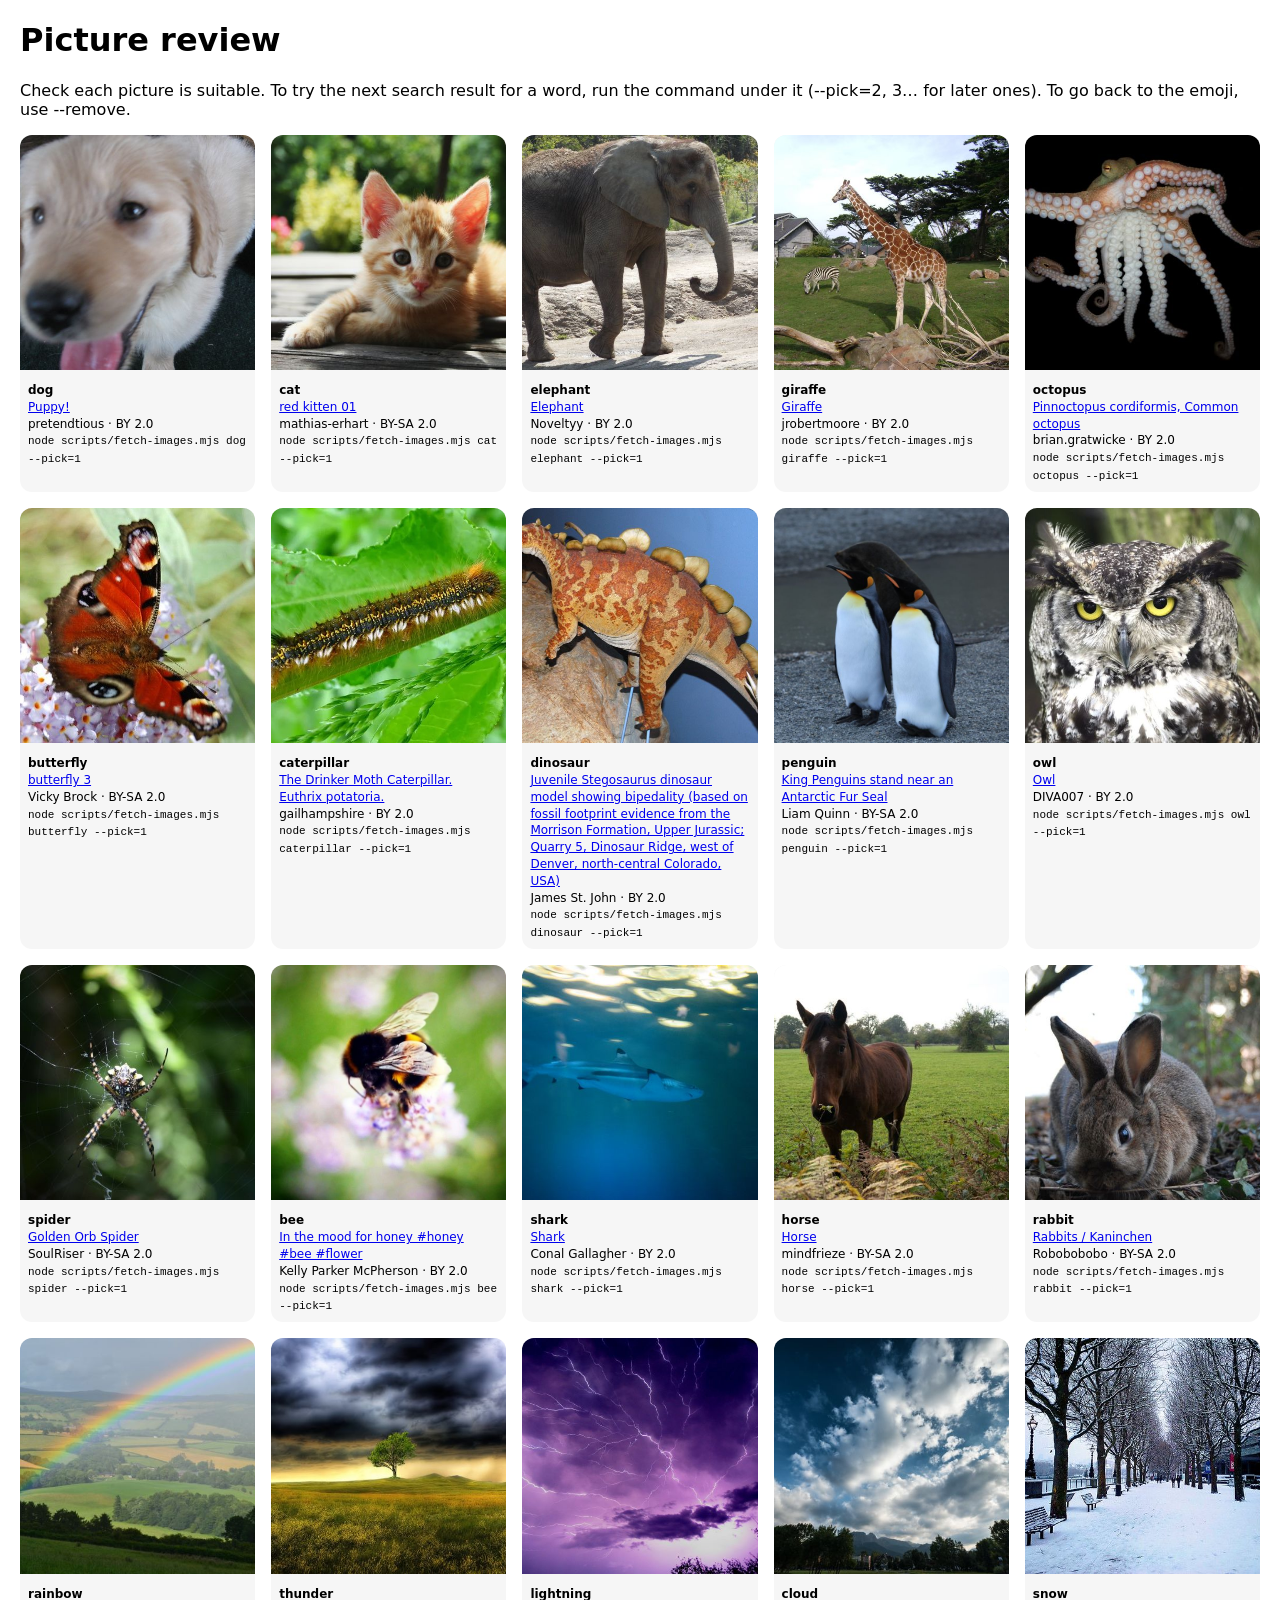
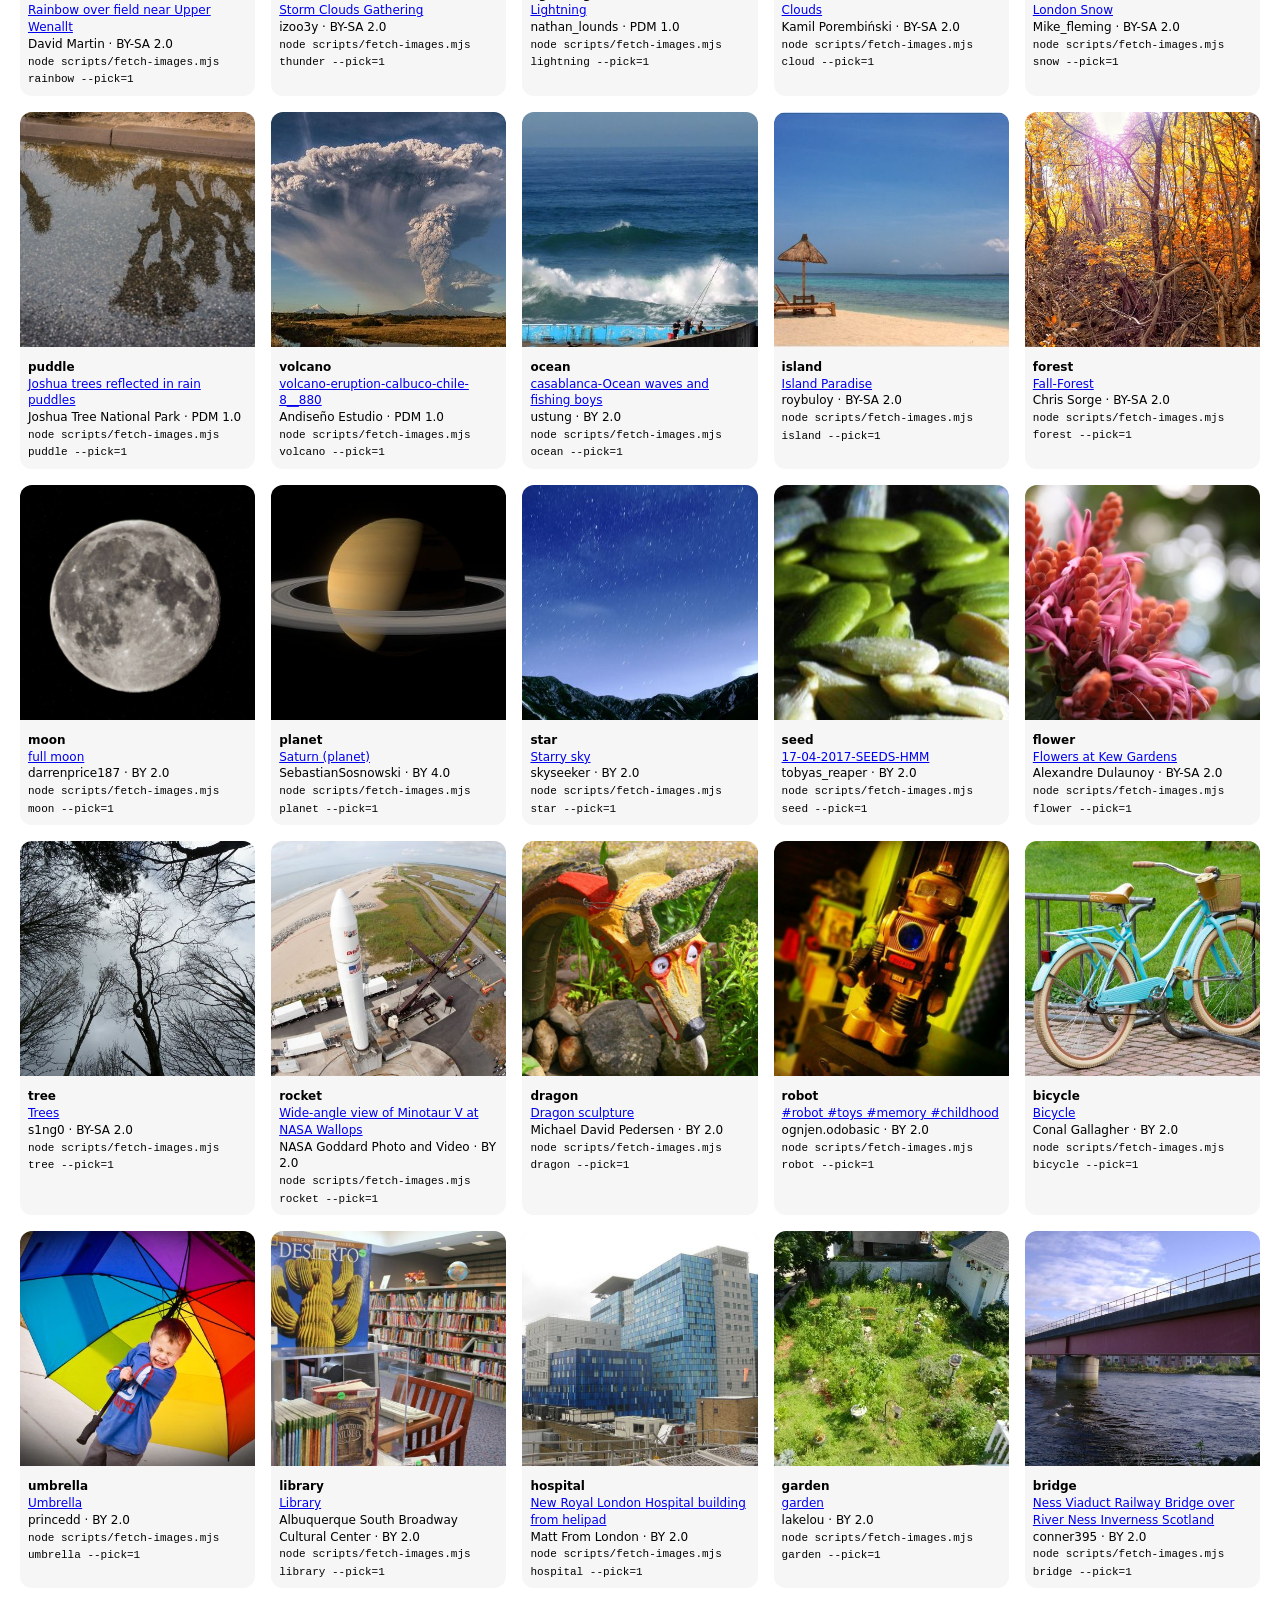
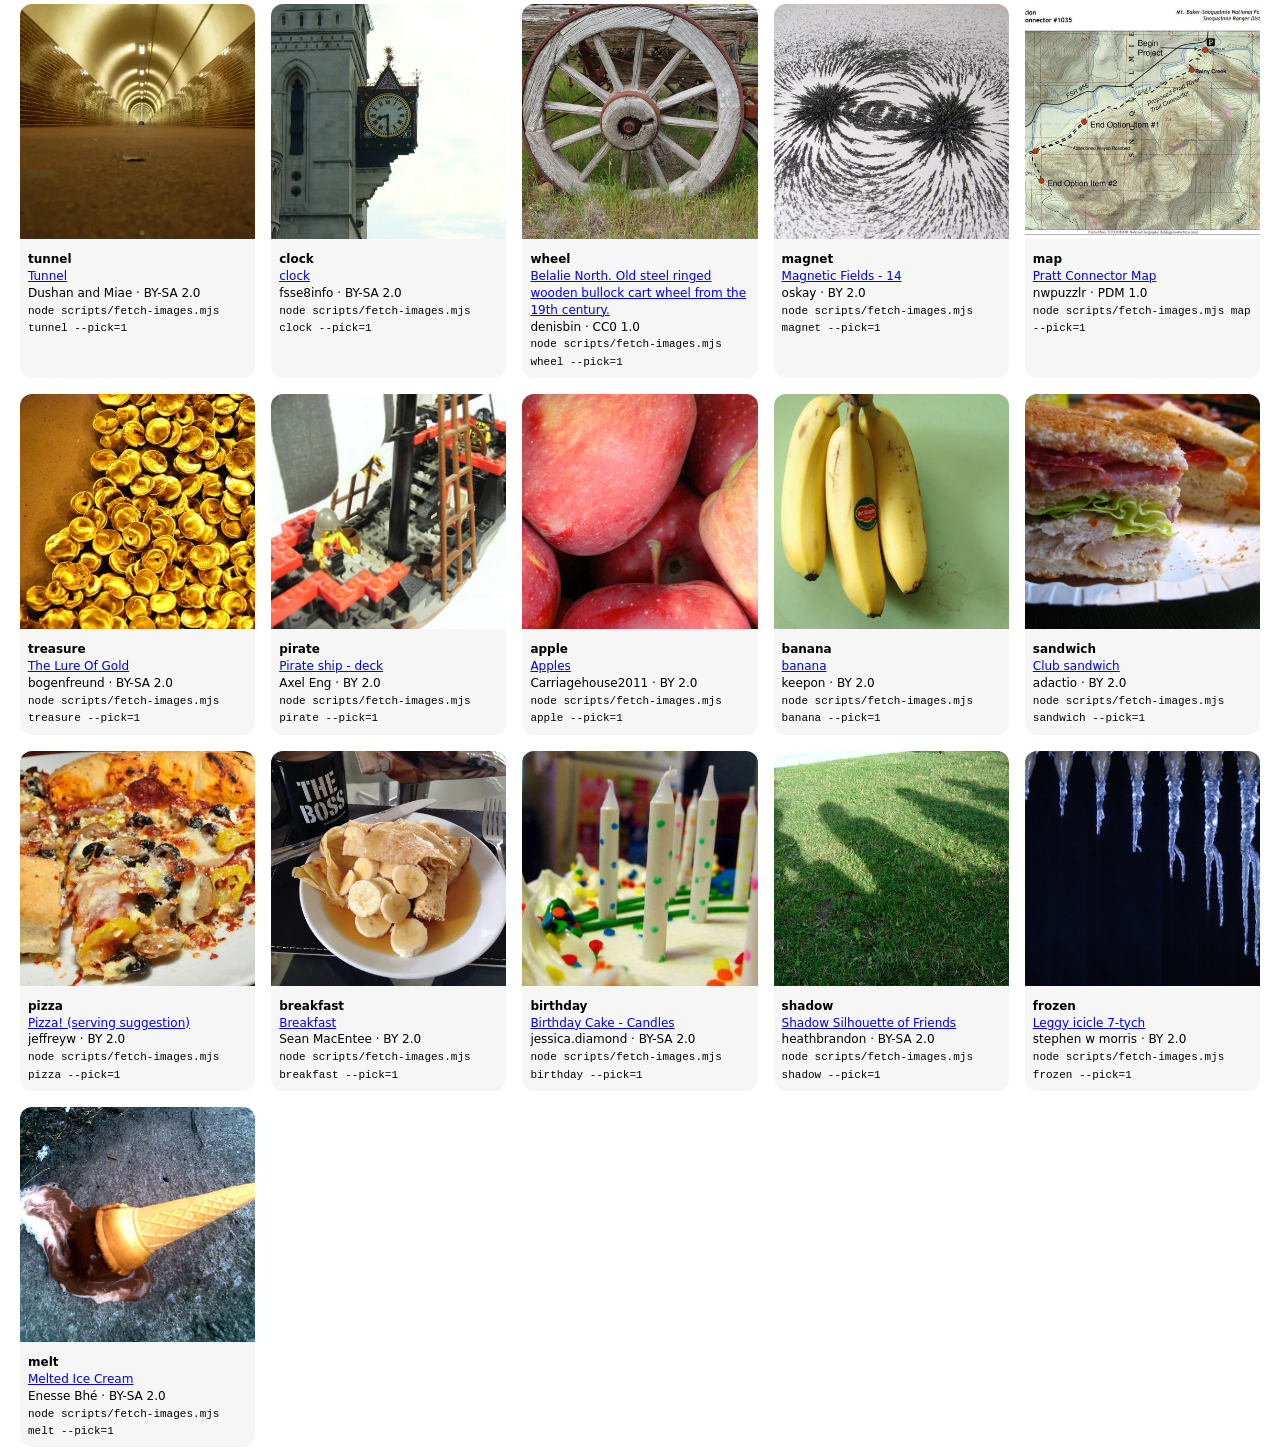
==== review.html @ f9577dc6 "first commit" ====
<!DOCTYPE html><meta charset="utf-8"><title>Picture review</title>
<style>body{font-family:system-ui;margin:20px}main{display:grid;grid-template-columns:repeat(auto-fill,minmax(200px,1fr));gap:16px}
figure{margin:0;background:#f6f6f6;border-radius:12px;overflow:hidden}img{width:100%;aspect-ratio:1;object-fit:cover}
figcaption{padding:8px;font-size:12px;line-height:1.4}code{font-size:11px;user-select:all}</style>
<h1>Picture review</h1><p>Check each picture is suitable. To try the next search result for a word, run the command under it
(--pick=2, 3… for later ones). To go back to the emoji, use --remove.</p><main><figure><img src="images/dog-b2e91549.jpg" alt="" loading="lazy"><figcaption><b>dog</b><br>
        <a href="https://www.flickr.com/photos/27273053@N05/4646133425" target="_blank">Puppy!</a><br>pretendtious · BY 2.0<br>
        <code>node scripts/fetch-images.mjs dog --pick=1</code></figcaption></figure>
<figure><img src="images/cat-05fd8e11.jpg" alt="" loading="lazy"><figcaption><b>cat</b><br>
        <a href="https://www.flickr.com/photos/17676866@N00/761601969" target="_blank">red kitten 01</a><br>mathias-erhart · BY-SA 2.0<br>
        <code>node scripts/fetch-images.mjs cat --pick=1</code></figcaption></figure>
<figure><img src="images/elephant-acd45d4f.jpg" alt="" loading="lazy"><figcaption><b>elephant</b><br>
        <a href="https://www.flickr.com/photos/90872331@N05/8316352776" target="_blank">Elephant</a><br>Noveltyy · BY 2.0<br>
        <code>node scripts/fetch-images.mjs elephant --pick=1</code></figcaption></figure>
<figure><img src="images/giraffe-440a8d45.jpg" alt="" loading="lazy"><figcaption><b>giraffe</b><br>
        <a href="https://www.flickr.com/photos/23862149@N05/2271387261" target="_blank">Giraffe</a><br>jrobertmoore · BY 2.0<br>
        <code>node scripts/fetch-images.mjs giraffe --pick=1</code></figcaption></figure>
<figure><img src="images/octopus-06dc290e.jpg" alt="" loading="lazy"><figcaption><b>octopus</b><br>
        <a href="https://www.flickr.com/photos/19731486@N07/4892304294" target="_blank">Pinnoctopus cordiformis, Common octopus</a><br>brian.gratwicke · BY 2.0<br>
        <code>node scripts/fetch-images.mjs octopus --pick=1</code></figcaption></figure>
<figure><img src="images/butterfly-6f0a45a5.jpg" alt="" loading="lazy"><figcaption><b>butterfly</b><br>
        <a href="https://www.flickr.com/photos/43881438@N00/1313486913" target="_blank">butterfly 3</a><br>Vicky Brock · BY-SA 2.0<br>
        <code>node scripts/fetch-images.mjs butterfly --pick=1</code></figcaption></figure>
<figure><img src="images/caterpillar-2793b8e4.jpg" alt="" loading="lazy"><figcaption><b>caterpillar</b><br>
        <a href="https://www.flickr.com/photos/43272765@N04/14159035230" target="_blank">The Drinker Moth Caterpillar. Euthrix potatoria.</a><br>gailhampshire · BY 2.0<br>
        <code>node scripts/fetch-images.mjs caterpillar --pick=1</code></figcaption></figure>
<figure><img src="images/dinosaur-8d8b165f.jpg" alt="" loading="lazy"><figcaption><b>dinosaur</b><br>
        <a href="https://www.flickr.com/photos/47445767@N05/15516845036" target="_blank">Juvenile Stegosaurus dinosaur model showing bipedality (based on fossil footprint evidence from the Morrison Formation, Upper Jurassic; Quarry 5, Dinosaur Ridge, west of Denver, north-central Colorado, USA)</a><br>James St. John · BY 2.0<br>
        <code>node scripts/fetch-images.mjs dinosaur --pick=1</code></figcaption></figure>
<figure><img src="images/penguin-66f4b92f.jpg" alt="" loading="lazy"><figcaption><b>penguin</b><br>
        <a href="https://www.flickr.com/photos/59222181@N03/5848608711" target="_blank">King Penguins stand near an Antarctic Fur Seal</a><br>Liam Quinn · BY-SA 2.0<br>
        <code>node scripts/fetch-images.mjs penguin --pick=1</code></figcaption></figure>
<figure><img src="images/owl-07320bef.jpg" alt="" loading="lazy"><figcaption><b>owl</b><br>
        <a href="https://www.flickr.com/photos/23975018@N04/3675503072" target="_blank">Owl</a><br>DIVA007 · BY 2.0<br>
        <code>node scripts/fetch-images.mjs owl --pick=1</code></figcaption></figure>
<figure><img src="images/spider-b98d20bb.jpg" alt="" loading="lazy"><figcaption><b>spider</b><br>
        <a href="https://www.flickr.com/photos/7661492@N06/31908305091" target="_blank">Golden Orb Spider</a><br>SoulRiser · BY-SA 2.0<br>
        <code>node scripts/fetch-images.mjs spider --pick=1</code></figcaption></figure>
<figure><img src="images/bee-2b5ef0e9.jpg" alt="" loading="lazy"><figcaption><b>bee</b><br>
        <a href="https://www.flickr.com/photos/62720583@N06/14429976795" target="_blank">In the mood for honey #honey #bee #flower</a><br>Kelly Parker McPherson · BY 2.0<br>
        <code>node scripts/fetch-images.mjs bee --pick=1</code></figcaption></figure>
<figure><img src="images/shark-f2e16c6f.jpg" alt="" loading="lazy"><figcaption><b>shark</b><br>
        <a href="https://www.flickr.com/photos/75083336@N00/13902977846" target="_blank">Shark</a><br>Conal Gallagher · BY 2.0<br>
        <code>node scripts/fetch-images.mjs shark --pick=1</code></figcaption></figure>
<figure><img src="images/horse-b2079c4f.jpg" alt="" loading="lazy"><figcaption><b>horse</b><br>
        <a href="https://www.flickr.com/photos/71861129@N00/8183763968" target="_blank">Horse</a><br>mindfrieze · BY-SA 2.0<br>
        <code>node scripts/fetch-images.mjs horse --pick=1</code></figcaption></figure>
<figure><img src="images/rabbit-f2622b23.jpg" alt="" loading="lazy"><figcaption><b>rabbit</b><br>
        <a href="https://www.flickr.com/photos/45493477@N05/4178076177" target="_blank">Rabbits / Kaninchen</a><br>Robobobobo · BY-SA 2.0<br>
        <code>node scripts/fetch-images.mjs rabbit --pick=1</code></figcaption></figure>
<figure><img src="images/rainbow-59b5a9a0.jpg" alt="" loading="lazy"><figcaption><b>rainbow</b><br>
        <a href="https://www.geograph.org.uk/photo/5474143" target="_blank">Rainbow over field near Upper Wenallt</a><br>David Martin · BY-SA 2.0<br>
        <code>node scripts/fetch-images.mjs rainbow --pick=1</code></figcaption></figure>
<figure><img src="images/thunder-9a226187.jpg" alt="" loading="lazy"><figcaption><b>thunder</b><br>
        <a href="https://www.flickr.com/photos/95707935@N07/8735885671" target="_blank">Storm Clouds Gathering</a><br>izoo3y · BY-SA 2.0<br>
        <code>node scripts/fetch-images.mjs thunder --pick=1</code></figcaption></figure>
<figure><img src="images/lightning-fe4cbfff.jpg" alt="" loading="lazy"><figcaption><b>lightning</b><br>
        <a href="https://www.flickr.com/photos/27095118@N00/6771097341" target="_blank">Lightning</a><br>nathan_lounds · PDM 1.0<br>
        <code>node scripts/fetch-images.mjs lightning --pick=1</code></figcaption></figure>
<figure><img src="images/cloud-c5f54730.jpg" alt="" loading="lazy"><figcaption><b>cloud</b><br>
        <a href="https://www.flickr.com/photos/22178197@N00/9686255739" target="_blank">Clouds</a><br>Kamil Porembiński · BY-SA 2.0<br>
        <code>node scripts/fetch-images.mjs cloud --pick=1</code></figcaption></figure>
<figure><img src="images/snow-4023f90f.jpg" alt="" loading="lazy"><figcaption><b>snow</b><br>
        <a href="https://www.flickr.com/photos/33174580@N00/5271560881" target="_blank">London Snow</a><br>Mike_fleming · BY-SA 2.0<br>
        <code>node scripts/fetch-images.mjs snow --pick=1</code></figcaption></figure>
<figure><img src="images/puddle-4a63f789.jpg" alt="" loading="lazy"><figcaption><b>puddle</b><br>
        <a href="https://www.flickr.com/photos/115357548@N08/33530455658" target="_blank">Joshua trees reflected in rain puddles</a><br>Joshua Tree National Park · PDM 1.0<br>
        <code>node scripts/fetch-images.mjs puddle --pick=1</code></figcaption></figure>
<figure><img src="images/volcano-c5a69215.jpg" alt="" loading="lazy"><figcaption><b>volcano</b><br>
        <a href="https://www.flickr.com/photos/99887996@N02/17230322536" target="_blank">volcano-eruption-calbuco-chile-8__880</a><br>Andiseño Estudio · PDM 1.0<br>
        <code>node scripts/fetch-images.mjs volcano --pick=1</code></figcaption></figure>
<figure><img src="images/ocean-95505c58.jpg" alt="" loading="lazy"><figcaption><b>ocean</b><br>
        <a href="https://www.flickr.com/photos/126397594@N03/16941494116" target="_blank">casablanca-Ocean waves and fishing boys</a><br>ustung · BY 2.0<br>
        <code>node scripts/fetch-images.mjs ocean --pick=1</code></figcaption></figure>
<figure><img src="images/island-72efc148.jpg" alt="" loading="lazy"><figcaption><b>island</b><br>
        <a href="https://www.flickr.com/photos/23837844@N05/3384968230" target="_blank">Island Paradise</a><br>roybuloy · BY-SA 2.0<br>
        <code>node scripts/fetch-images.mjs island --pick=1</code></figcaption></figure>
<figure><img src="images/forest-312bf8db.jpg" alt="" loading="lazy"><figcaption><b>forest</b><br>
        <a href="https://www.flickr.com/photos/66070376@N06/8425048235" target="_blank">Fall-Forest</a><br>Chris Sorge · BY-SA 2.0<br>
        <code>node scripts/fetch-images.mjs forest --pick=1</code></figcaption></figure>
<figure><img src="images/moon-788a2cfa.jpg" alt="" loading="lazy"><figcaption><b>moon</b><br>
        <a href="https://www.flickr.com/photos/100769237@N03/15896364887" target="_blank">full moon</a><br>darrenprice187 · BY 2.0<br>
        <code>node scripts/fetch-images.mjs moon --pick=1</code></figcaption></figure>
<figure><img src="images/planet-080b3bf4.jpg" alt="" loading="lazy"><figcaption><b>planet</b><br>
        <a href="https://sketchfab.com/3d-models/9ab1eb3bb97f4e4a9305c0aae2d280a6" target="_blank">Saturn (planet)</a><br>SebastianSosnowski · BY 4.0<br>
        <code>node scripts/fetch-images.mjs planet --pick=1</code></figcaption></figure>
<figure><img src="images/star-5637aa2c.jpg" alt="" loading="lazy"><figcaption><b>star</b><br>
        <a href="https://www.flickr.com/photos/40422902@N00/23334535734" target="_blank">Starry sky</a><br>skyseeker · BY 2.0<br>
        <code>node scripts/fetch-images.mjs star --pick=1</code></figcaption></figure>
<figure><img src="images/seed-2a3336fd.jpg" alt="" loading="lazy"><figcaption><b>seed</b><br>
        <a href="https://www.flickr.com/photos/152030708@N08/33705253760" target="_blank">17-04-2017-SEEDS-HMM</a><br>tobyas_reaper · BY 2.0<br>
        <code>node scripts/fetch-images.mjs seed --pick=1</code></figcaption></figure>
<figure><img src="images/flower-f93a919c.jpg" alt="" loading="lazy"><figcaption><b>flower</b><br>
        <a href="https://www.flickr.com/photos/31797858@N00/8648707725" target="_blank">Flowers at Kew Gardens</a><br>Alexandre Dulaunoy · BY-SA 2.0<br>
        <code>node scripts/fetch-images.mjs flower --pick=1</code></figcaption></figure>
<figure><img src="images/tree-e9f40af6.jpg" alt="" loading="lazy"><figcaption><b>tree</b><br>
        <a href="https://www.flickr.com/photos/57471276@N05/5445857570" target="_blank">Trees</a><br>s1ng0 · BY-SA 2.0<br>
        <code>node scripts/fetch-images.mjs tree --pick=1</code></figcaption></figure>
<figure><img src="images/rocket-7fafdc6c.jpg" alt="" loading="lazy"><figcaption><b>rocket</b><br>
        <a href="https://www.flickr.com/photos/24662369@N07/9671259603" target="_blank">Wide-angle view of Minotaur V at NASA Wallops</a><br>NASA Goddard Photo and Video · BY 2.0<br>
        <code>node scripts/fetch-images.mjs rocket --pick=1</code></figcaption></figure>
<figure><img src="images/dragon-7d59e868.jpg" alt="" loading="lazy"><figcaption><b>dragon</b><br>
        <a href="https://www.flickr.com/photos/46289172@N04/4385503784" target="_blank">Dragon sculpture</a><br>Michael David Pedersen · BY 2.0<br>
        <code>node scripts/fetch-images.mjs dragon --pick=1</code></figcaption></figure>
<figure><img src="images/robot-b5a49293.jpg" alt="" loading="lazy"><figcaption><b>robot</b><br>
        <a href="https://www.flickr.com/photos/30393289@N05/8795876216" target="_blank">#robot #toys #memory #childhood</a><br>ognjen.odobasic · BY 2.0<br>
        <code>node scripts/fetch-images.mjs robot --pick=1</code></figcaption></figure>
<figure><img src="images/bicycle-19cd6726.jpg" alt="" loading="lazy"><figcaption><b>bicycle</b><br>
        <a href="https://www.flickr.com/photos/75083336@N00/14909247947" target="_blank">Bicycle</a><br>Conal Gallagher · BY 2.0<br>
        <code>node scripts/fetch-images.mjs bicycle --pick=1</code></figcaption></figure>
<figure><img src="images/umbrella-3a28d947.jpg" alt="" loading="lazy"><figcaption><b>umbrella</b><br>
        <a href="https://www.flickr.com/photos/34226407@N04/6450761035" target="_blank">Umbrella</a><br>princedd · BY 2.0<br>
        <code>node scripts/fetch-images.mjs umbrella --pick=1</code></figcaption></figure>
<figure><img src="images/library-1528022d.jpg" alt="" loading="lazy"><figcaption><b>library</b><br>
        <a href="https://www.flickr.com/photos/60906947@N02/5577066915" target="_blank">Library</a><br>Albuquerque South Broadway Cultural Center · BY 2.0<br>
        <code>node scripts/fetch-images.mjs library --pick=1</code></figcaption></figure>
<figure><img src="images/hospital-9a2c24a9.jpg" alt="" loading="lazy"><figcaption><b>hospital</b><br>
        <a href="https://www.flickr.com/photos/57868312@N00/3572775139" target="_blank">New Royal London Hospital building from helipad</a><br>Matt From London · BY 2.0<br>
        <code>node scripts/fetch-images.mjs hospital --pick=1</code></figcaption></figure>
<figure><img src="images/garden-93006406.jpg" alt="" loading="lazy"><figcaption><b>garden</b><br>
        <a href="https://www.flickr.com/photos/56719340@N00/6059529891" target="_blank">garden</a><br>lakelou · BY 2.0<br>
        <code>node scripts/fetch-images.mjs garden --pick=1</code></figcaption></figure>
<figure><img src="images/bridge-8f09a745.jpg" alt="" loading="lazy"><figcaption><b>bridge</b><br>
        <a href="https://www.flickr.com/photos/91779914@N00/6238602521" target="_blank">Ness Viaduct Railway Bridge over River Ness Inverness Scotland</a><br>conner395 · BY 2.0<br>
        <code>node scripts/fetch-images.mjs bridge --pick=1</code></figcaption></figure>
<figure><img src="images/tunnel-f2499c96.jpg" alt="" loading="lazy"><figcaption><b>tunnel</b><br>
        <a href="https://www.flickr.com/photos/97304820@N00/5174842932" target="_blank">Tunnel</a><br>Dushan and Miae · BY-SA 2.0<br>
        <code>node scripts/fetch-images.mjs tunnel --pick=1</code></figcaption></figure>
<figure><img src="images/clock-d7e5cca2.jpg" alt="" loading="lazy"><figcaption><b>clock</b><br>
        <a href="https://www.flickr.com/photos/37031529@N00/3658873911" target="_blank">clock</a><br>fsse8info · BY-SA 2.0<br>
        <code>node scripts/fetch-images.mjs clock --pick=1</code></figcaption></figure>
<figure><img src="images/wheel-0f7142da.jpg" alt="" loading="lazy"><figcaption><b>wheel</b><br>
        <a href="https://www.flickr.com/photos/82134796@N03/44257616134" target="_blank">Belalie North. Old steel ringed wooden bullock cart wheel from the 19th century.</a><br>denisbin · CC0 1.0<br>
        <code>node scripts/fetch-images.mjs wheel --pick=1</code></figcaption></figure>
<figure><img src="images/magnet-379ca310.jpg" alt="" loading="lazy"><figcaption><b>magnet</b><br>
        <a href="https://www.flickr.com/photos/17425845@N00/4581193346" target="_blank">Magnetic Fields - 14</a><br>oskay · BY 2.0<br>
        <code>node scripts/fetch-images.mjs magnet --pick=1</code></figcaption></figure>
<figure><img src="images/map-95457ce3.jpg" alt="" loading="lazy"><figcaption><b>map</b><br>
        <a href="https://www.flickr.com/photos/68712269@N00/8025921235" target="_blank">Pratt Connector Map</a><br>nwpuzzlr · PDM 1.0<br>
        <code>node scripts/fetch-images.mjs map --pick=1</code></figcaption></figure>
<figure><img src="images/treasure-6333e46b.jpg" alt="" loading="lazy"><figcaption><b>treasure</b><br>
        <a href="https://www.flickr.com/photos/28548387@N00/411453602" target="_blank">The Lure Of Gold</a><br>bogenfreund · BY-SA 2.0<br>
        <code>node scripts/fetch-images.mjs treasure --pick=1</code></figcaption></figure>
<figure><img src="images/pirate-94b81614.jpg" alt="" loading="lazy"><figcaption><b>pirate</b><br>
        <a href="https://www.flickr.com/photos/51951666@N02/15294204714" target="_blank">Pirate ship - deck</a><br>Axel Eng · BY 2.0<br>
        <code>node scripts/fetch-images.mjs pirate --pick=1</code></figcaption></figure>
<figure><img src="images/apple-58f9d262.jpg" alt="" loading="lazy"><figcaption><b>apple</b><br>
        <a href="https://www.flickr.com/photos/87866532@N04/8074168006" target="_blank">Apples</a><br>Carriagehouse2011 · BY 2.0<br>
        <code>node scripts/fetch-images.mjs apple --pick=1</code></figcaption></figure>
<figure><img src="images/banana-859b86a7.jpg" alt="" loading="lazy"><figcaption><b>banana</b><br>
        <a href="https://www.flickr.com/photos/44124364575@N01/15288615" target="_blank">banana</a><br>keepon · BY 2.0<br>
        <code>node scripts/fetch-images.mjs banana --pick=1</code></figcaption></figure>
<figure><img src="images/sandwich-279caa8e.jpg" alt="" loading="lazy"><figcaption><b>sandwich</b><br>
        <a href="https://www.flickr.com/photos/74105777@N00/78755315" target="_blank">Club sandwich</a><br>adactio · BY 2.0<br>
        <code>node scripts/fetch-images.mjs sandwich --pick=1</code></figcaption></figure>
<figure><img src="images/pizza-b5188d29.jpg" alt="" loading="lazy"><figcaption><b>pizza</b><br>
        <a href="https://www.flickr.com/photos/7927684@N03/4342076816" target="_blank">Pizza! (serving suggestion)</a><br>jeffreyw · BY 2.0<br>
        <code>node scripts/fetch-images.mjs pizza --pick=1</code></figcaption></figure>
<figure><img src="images/breakfast-b7a8c558.jpg" alt="" loading="lazy"><figcaption><b>breakfast</b><br>
        <a href="https://www.flickr.com/photos/18090920@N07/20041005874" target="_blank">Breakfast</a><br>Sean MacEntee · BY 2.0<br>
        <code>node scripts/fetch-images.mjs breakfast --pick=1</code></figcaption></figure>
<figure><img src="images/birthday-fe6ce517.jpg" alt="" loading="lazy"><figcaption><b>birthday</b><br>
        <a href="https://www.flickr.com/photos/22272408@N07/2655639659" target="_blank">Birthday Cake - Candles</a><br>jessica.diamond · BY-SA 2.0<br>
        <code>node scripts/fetch-images.mjs birthday --pick=1</code></figcaption></figure>
<figure><img src="images/shadow-b8501fea.jpg" alt="" loading="lazy"><figcaption><b>shadow</b><br>
        <a href="https://www.flickr.com/photos/19356123@N04/2676310300" target="_blank">Shadow Silhouette of Friends</a><br>heathbrandon · BY-SA 2.0<br>
        <code>node scripts/fetch-images.mjs shadow --pick=1</code></figcaption></figure>
<figure><img src="images/frozen-9eb9d5fd.jpg" alt="" loading="lazy"><figcaption><b>frozen</b><br>
        <a href="https://www.flickr.com/photos/38779915@N06/15862964333" target="_blank">Leggy icicle 7-tych</a><br>stephen w morris · BY 2.0<br>
        <code>node scripts/fetch-images.mjs frozen --pick=1</code></figcaption></figure>
<figure><img src="images/melt-57131e3c.jpg" alt="" loading="lazy"><figcaption><b>melt</b><br>
        <a href="https://www.flickr.com/photos/37288080@N07/3466338629" target="_blank">Melted Ice Cream</a><br>Enesse Bhé · BY-SA 2.0<br>
        <code>node scripts/fetch-images.mjs melt --pick=1</code></figcaption></figure></main>
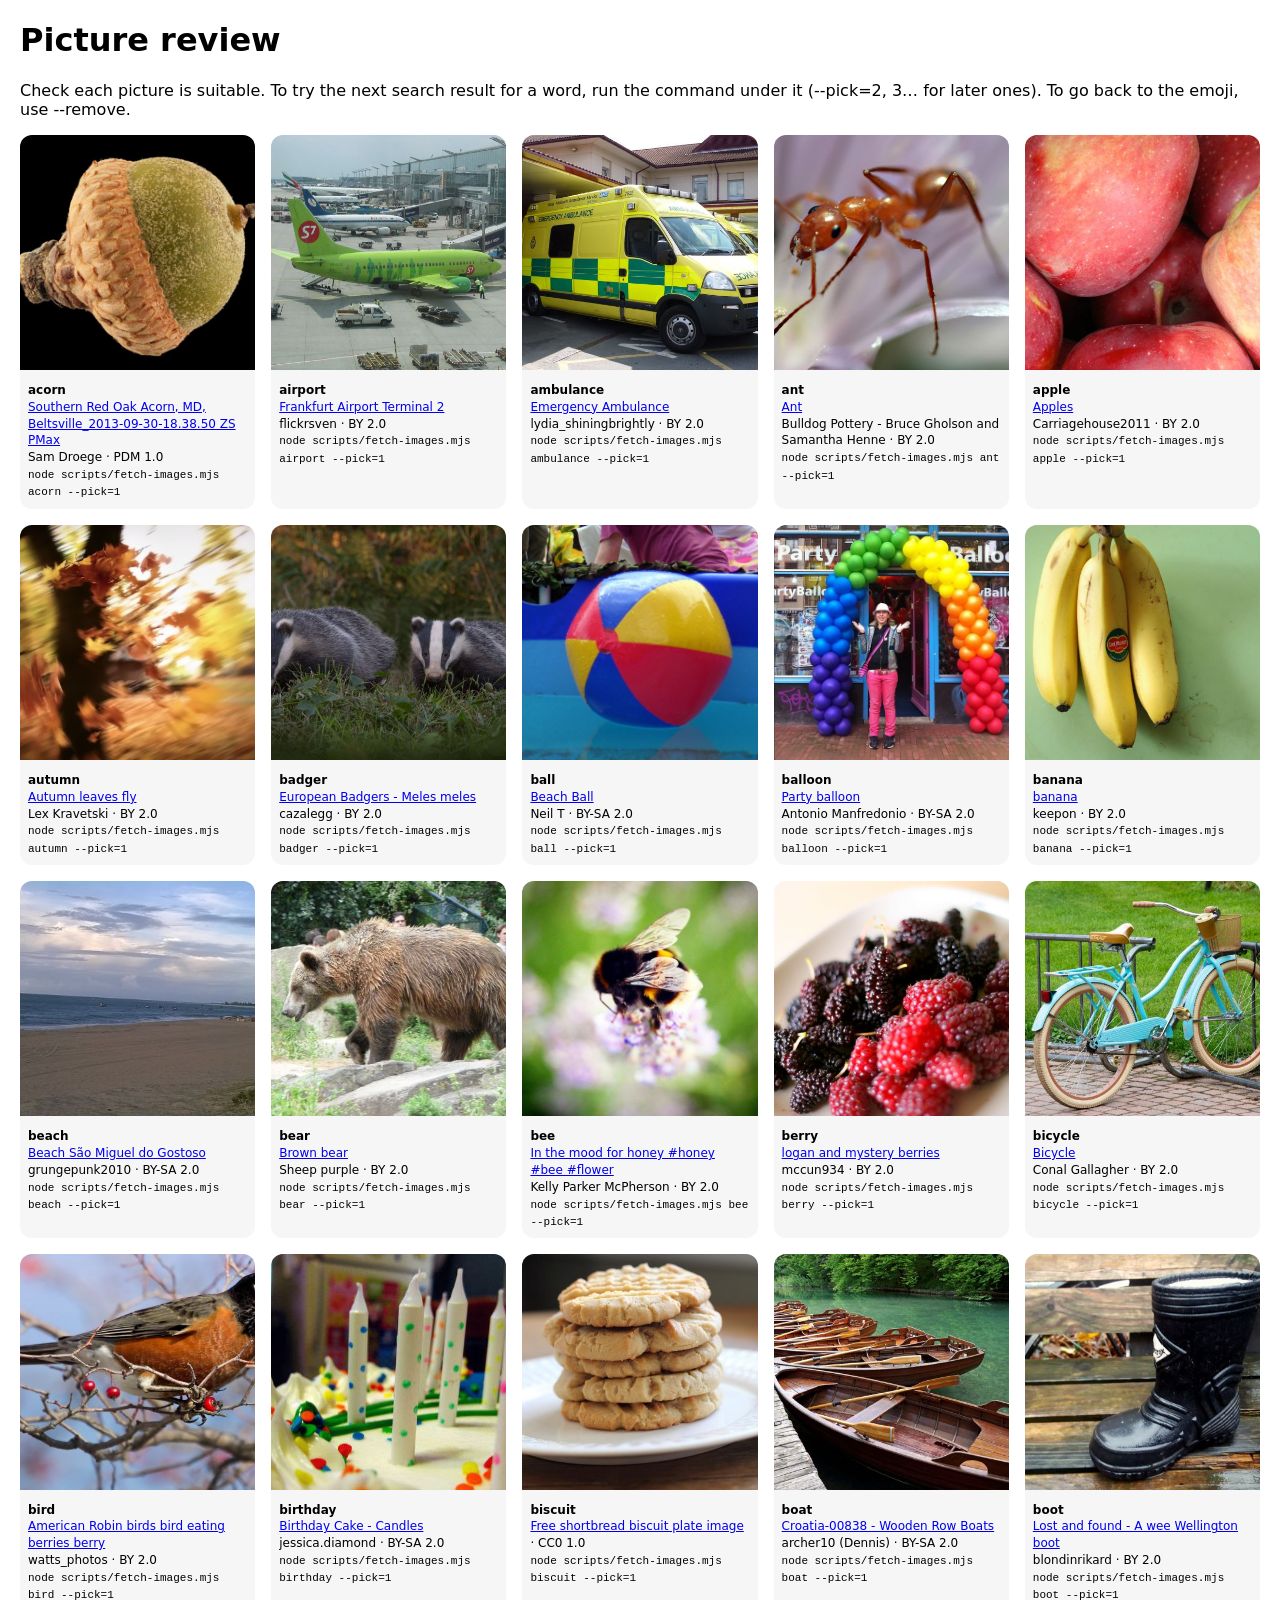
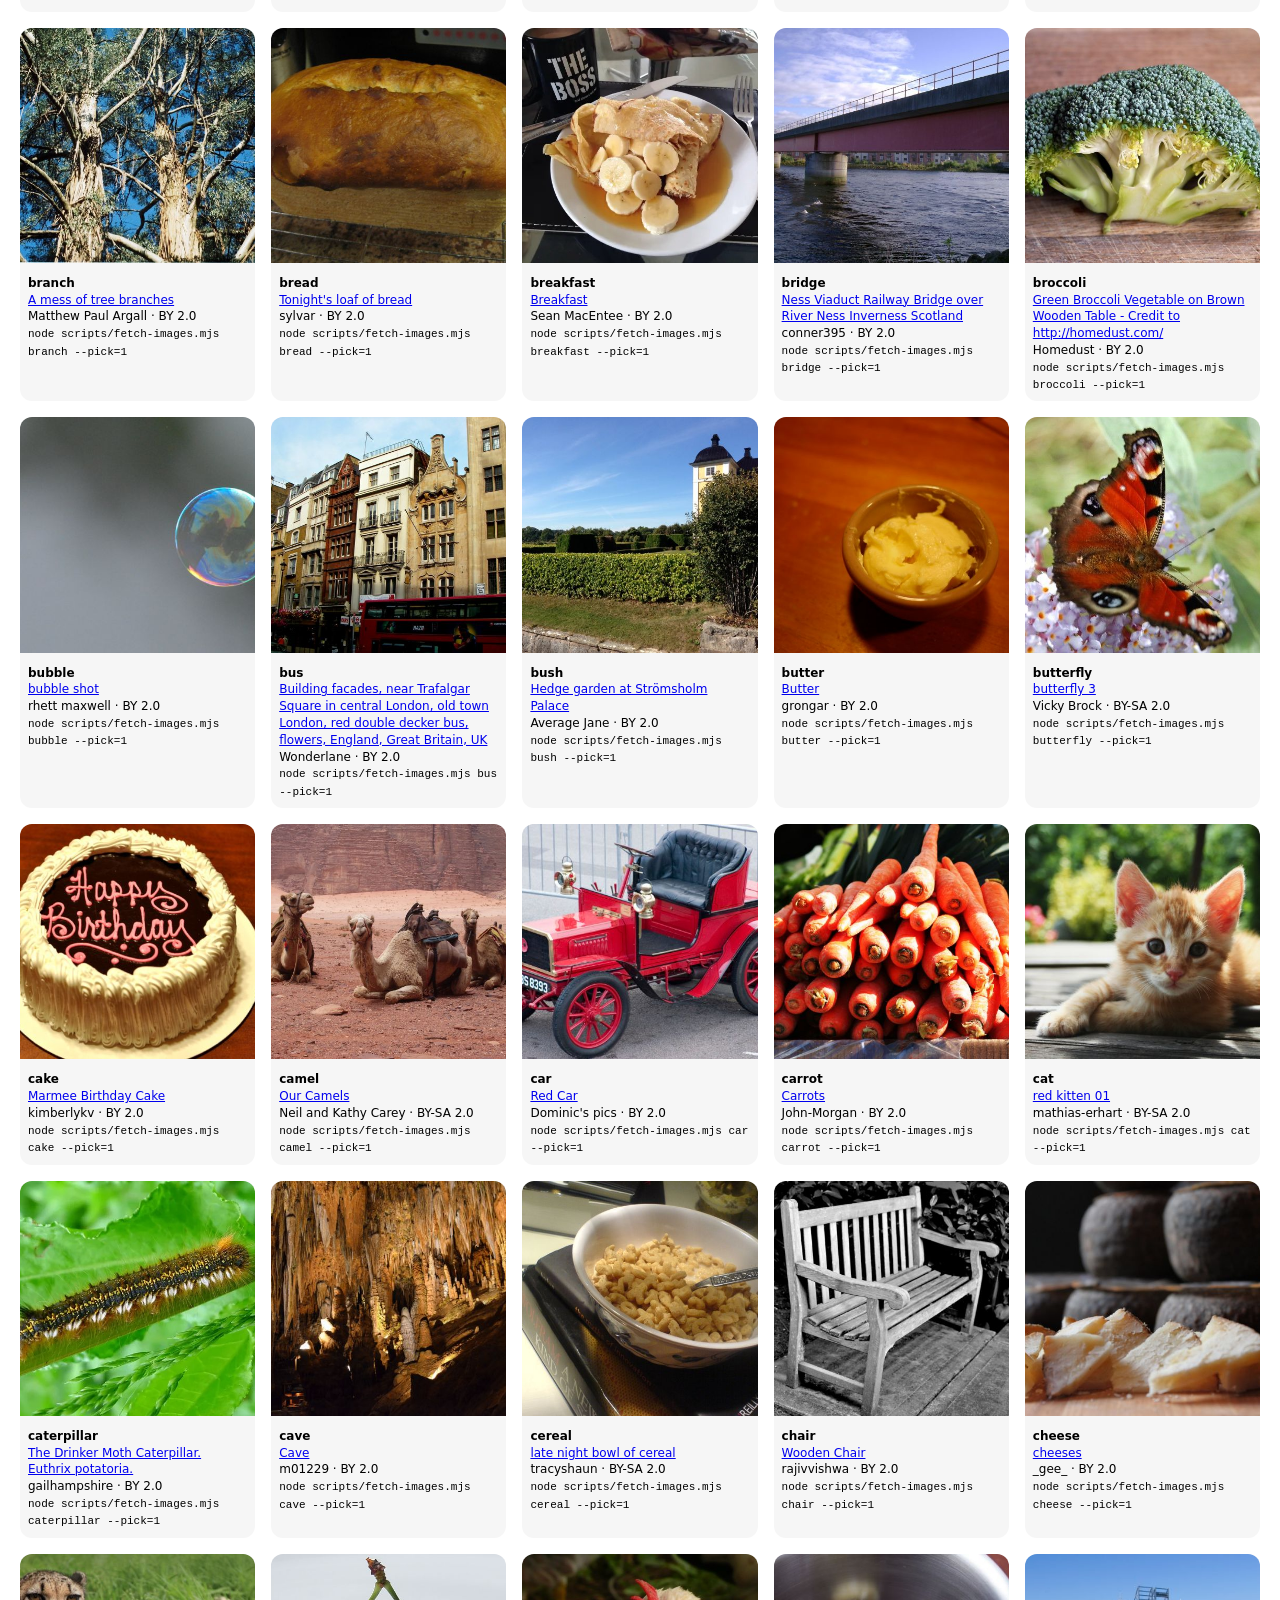
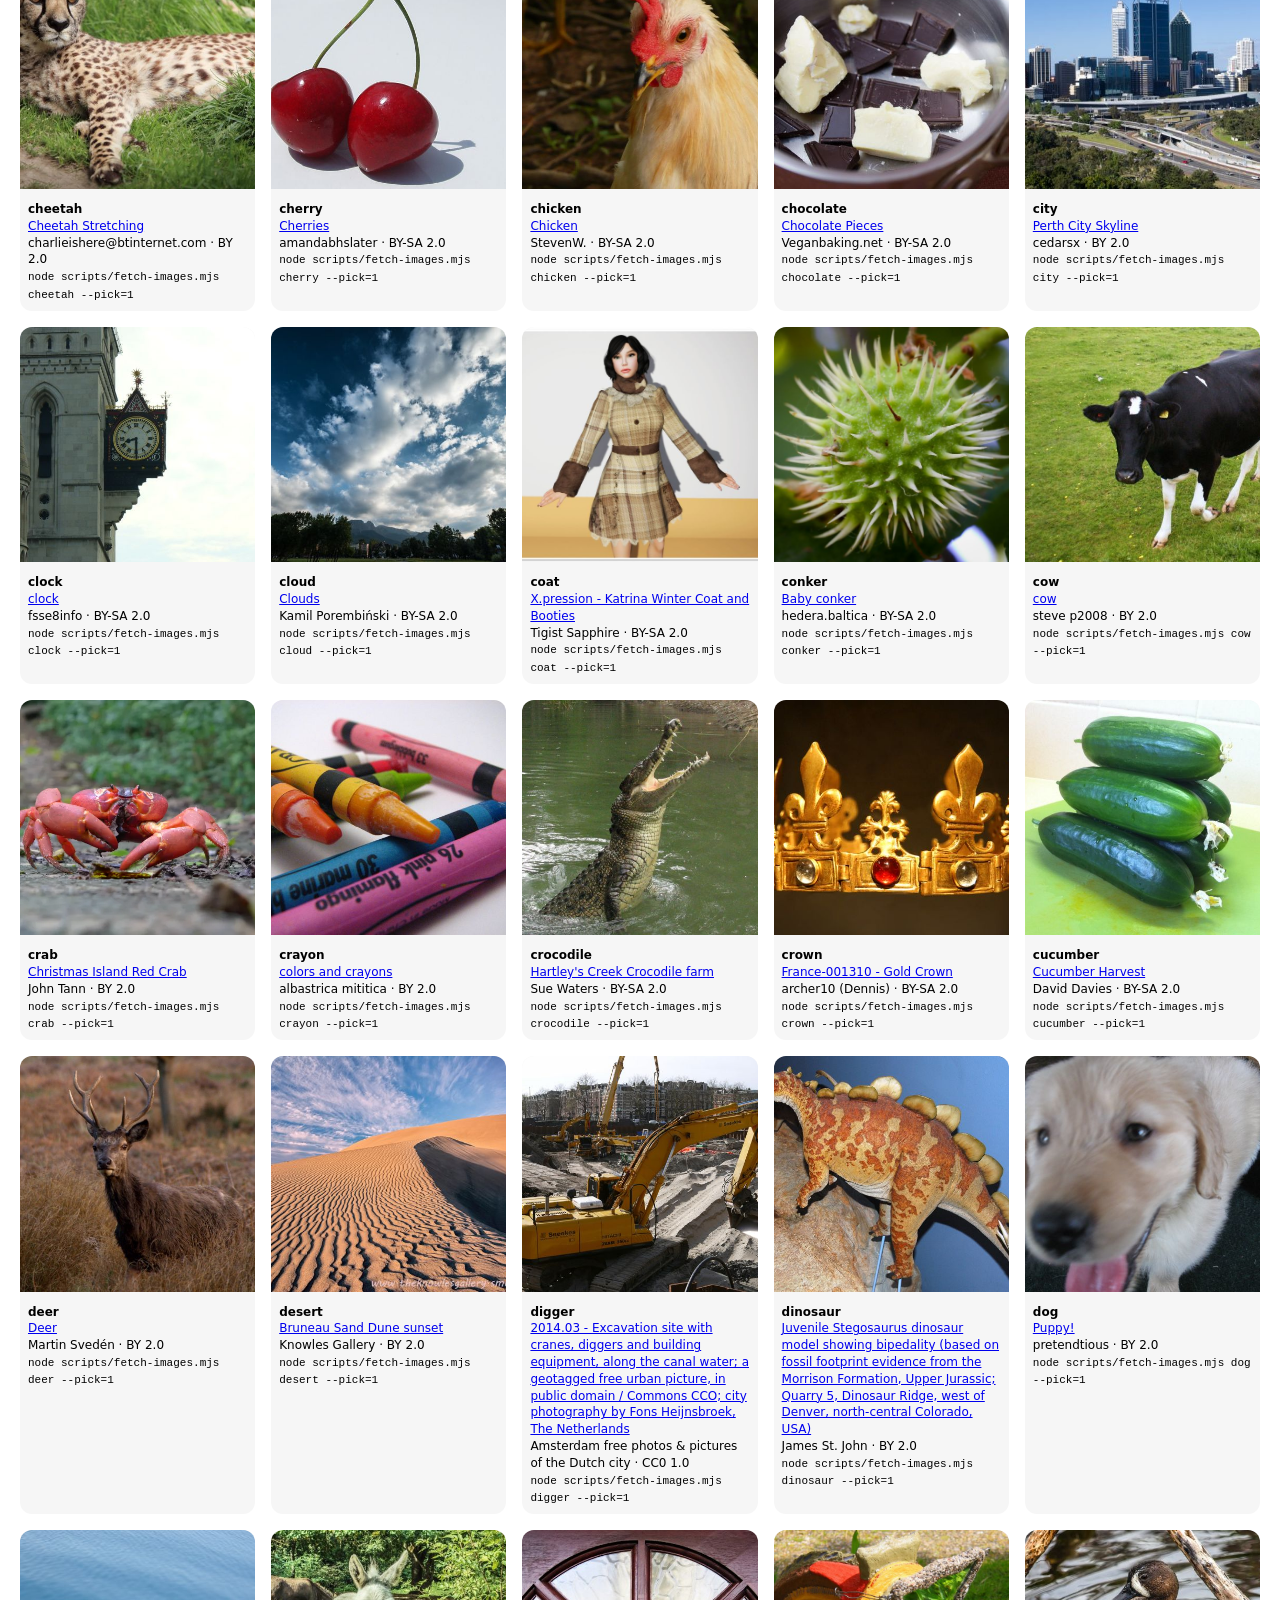
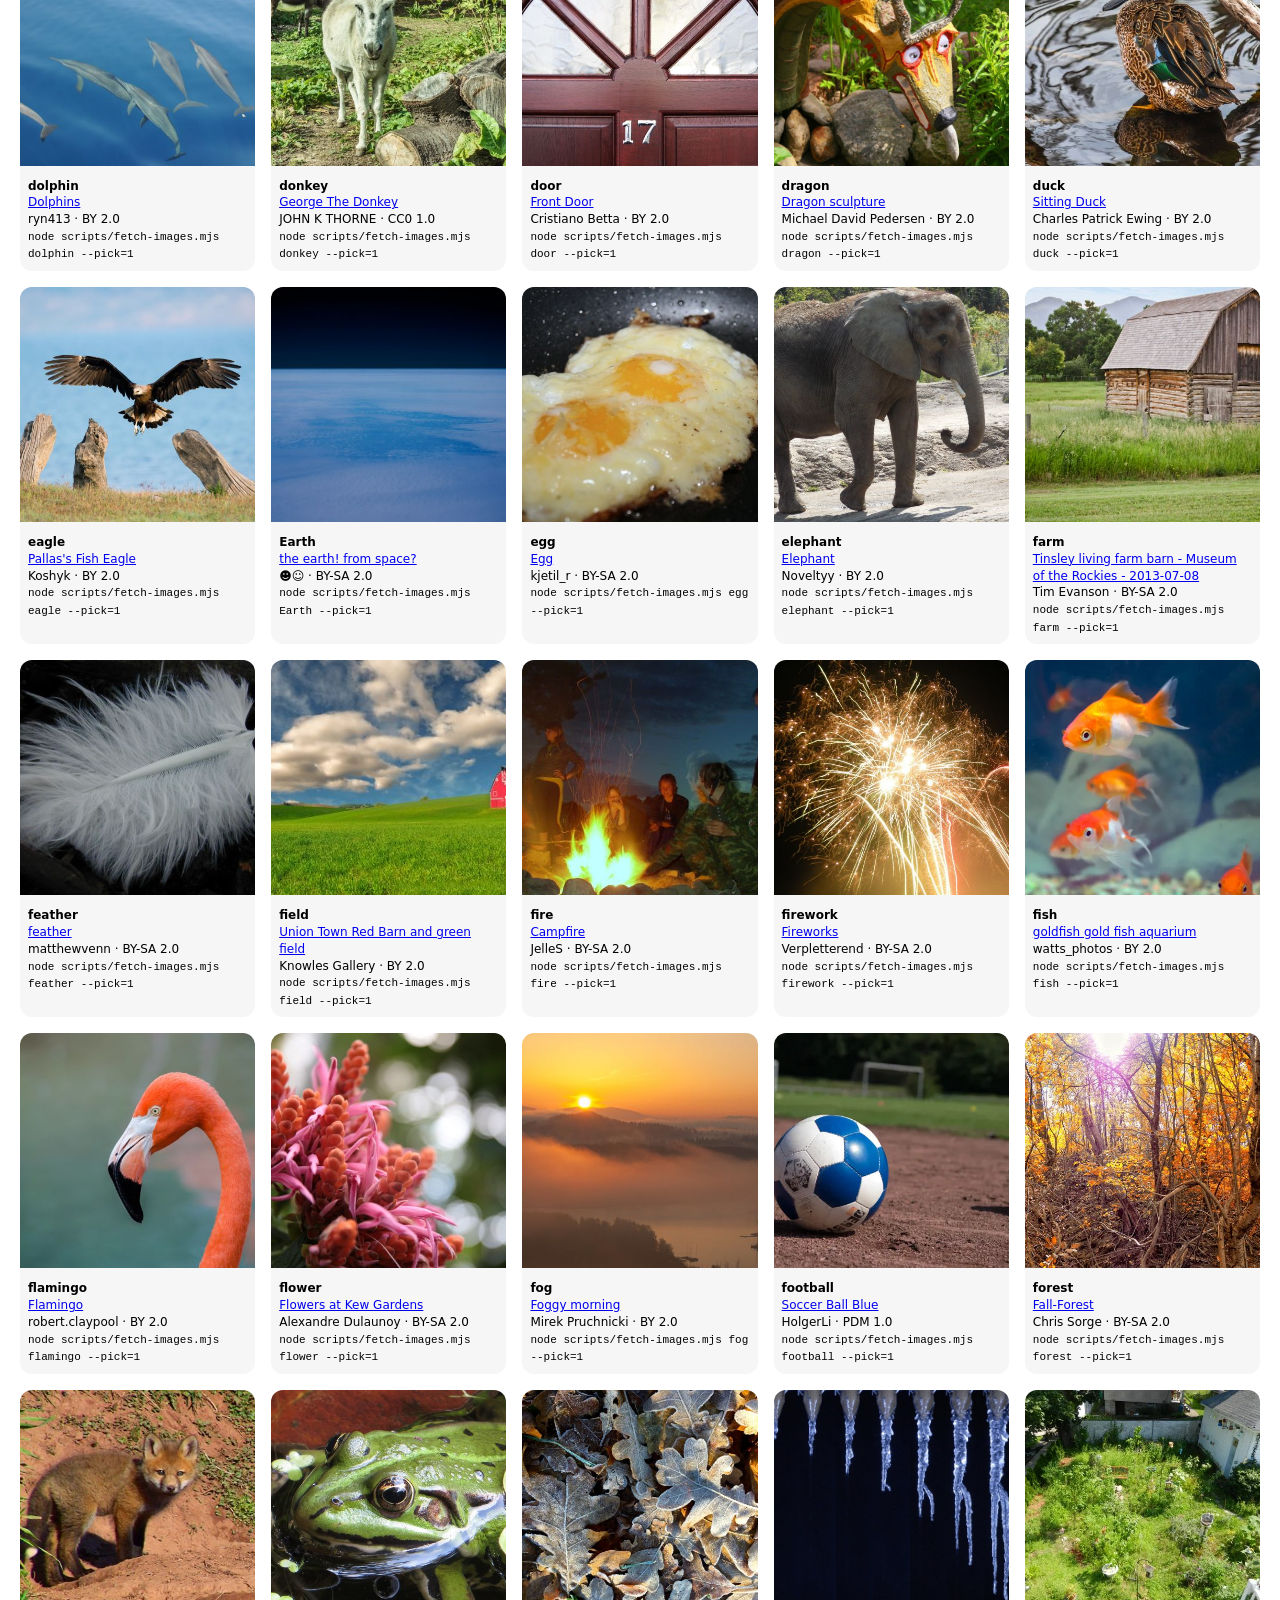
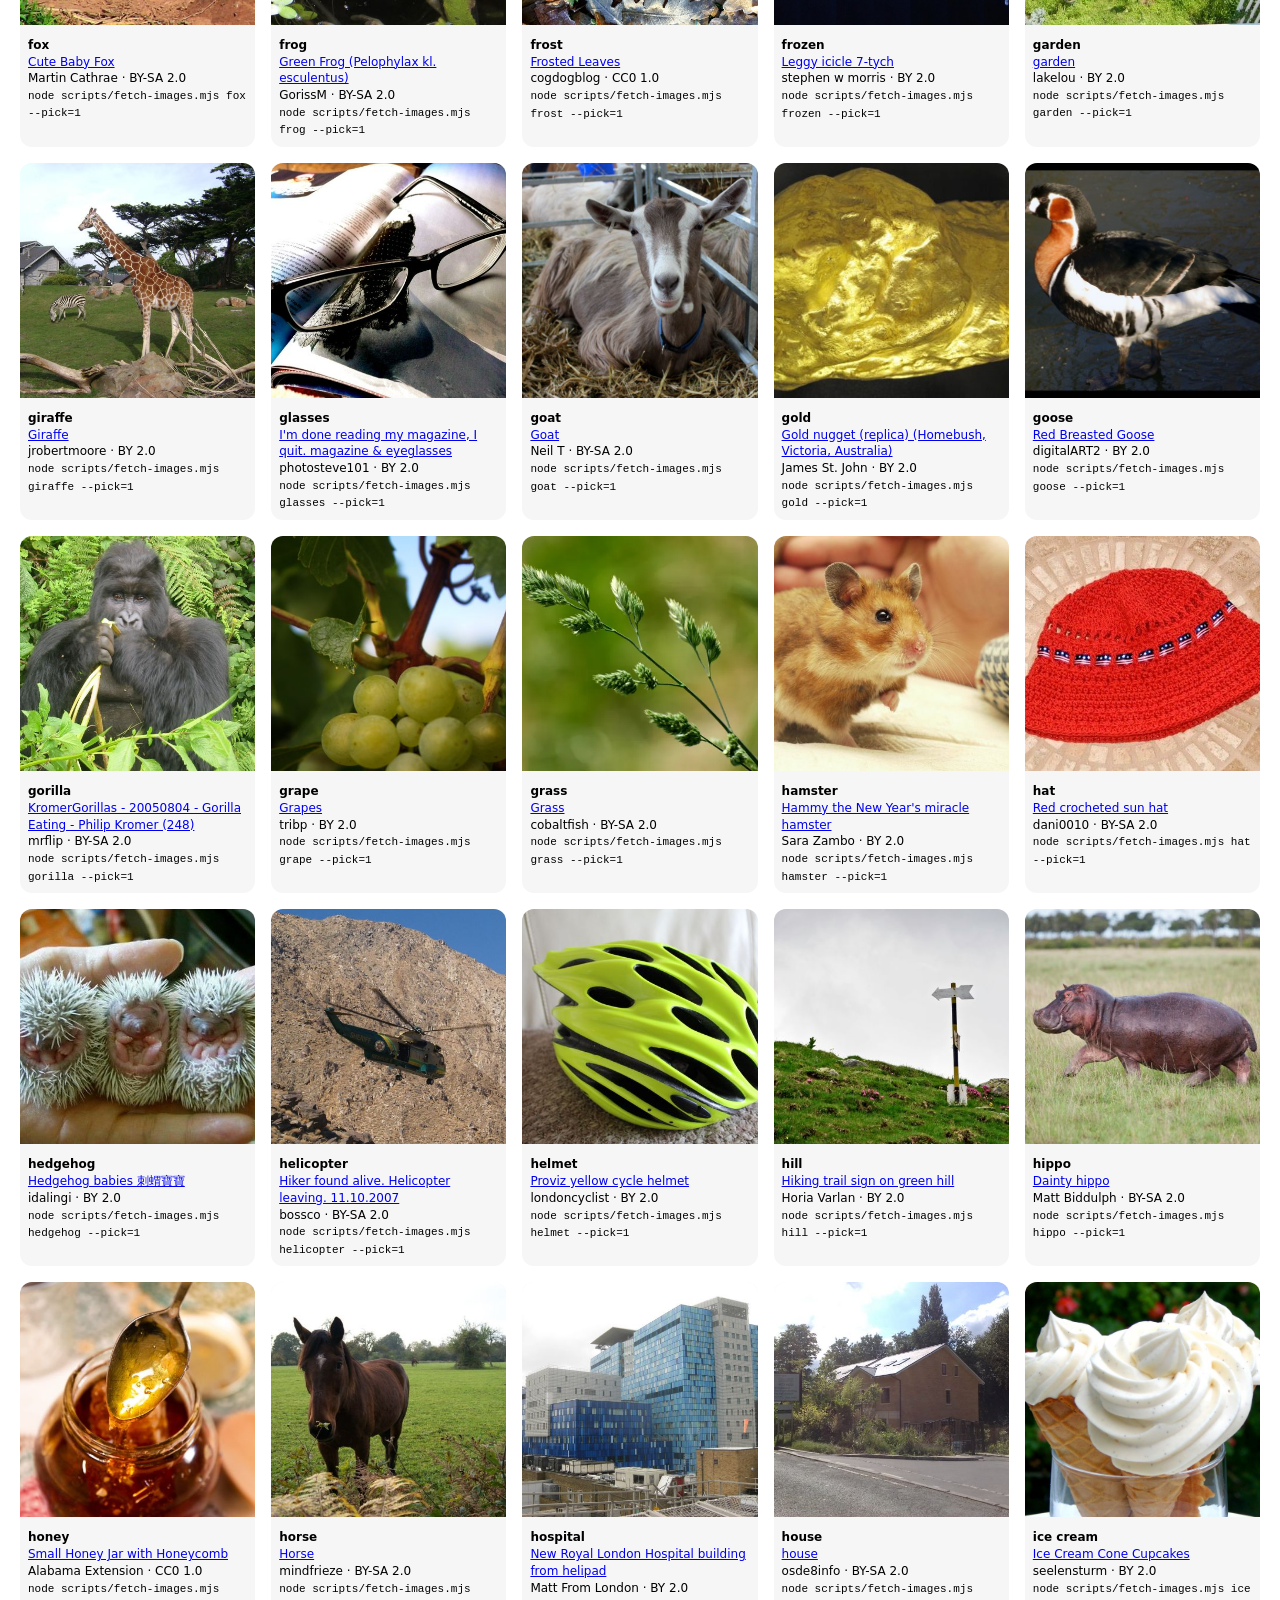
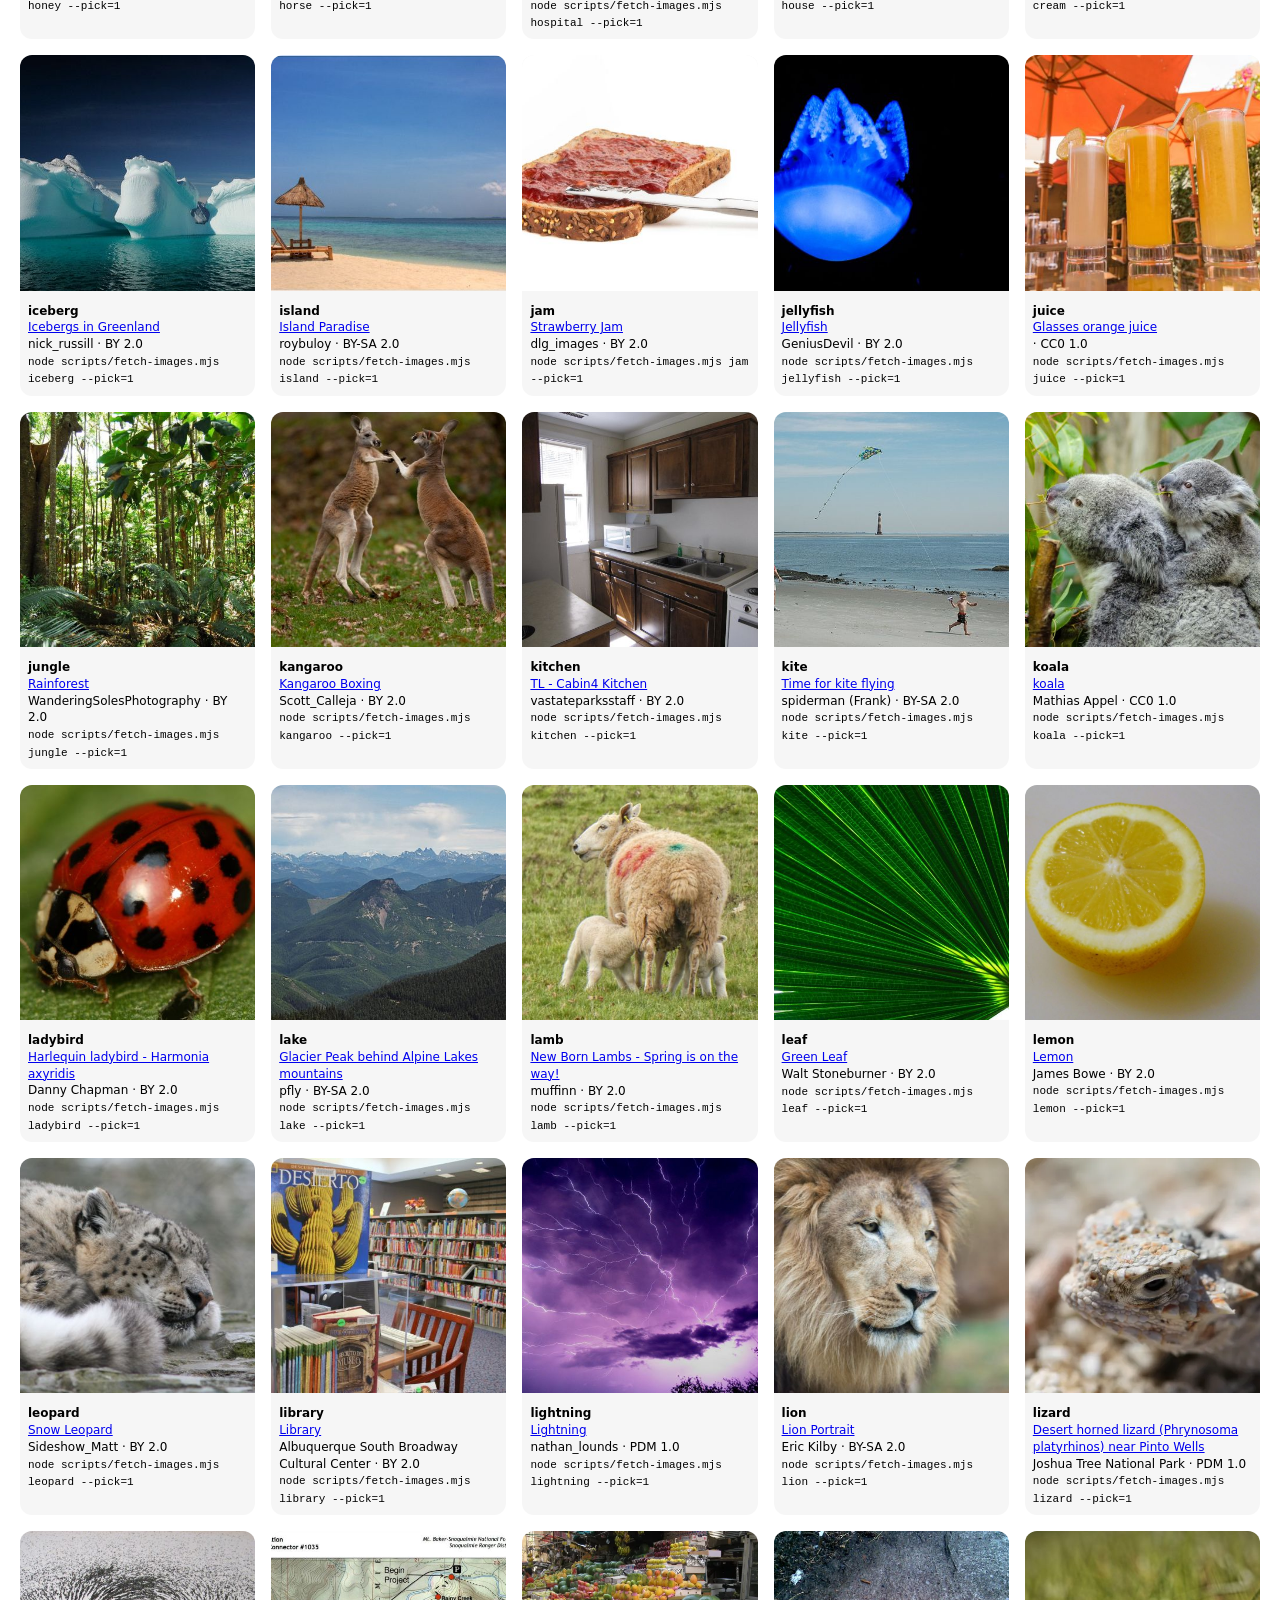
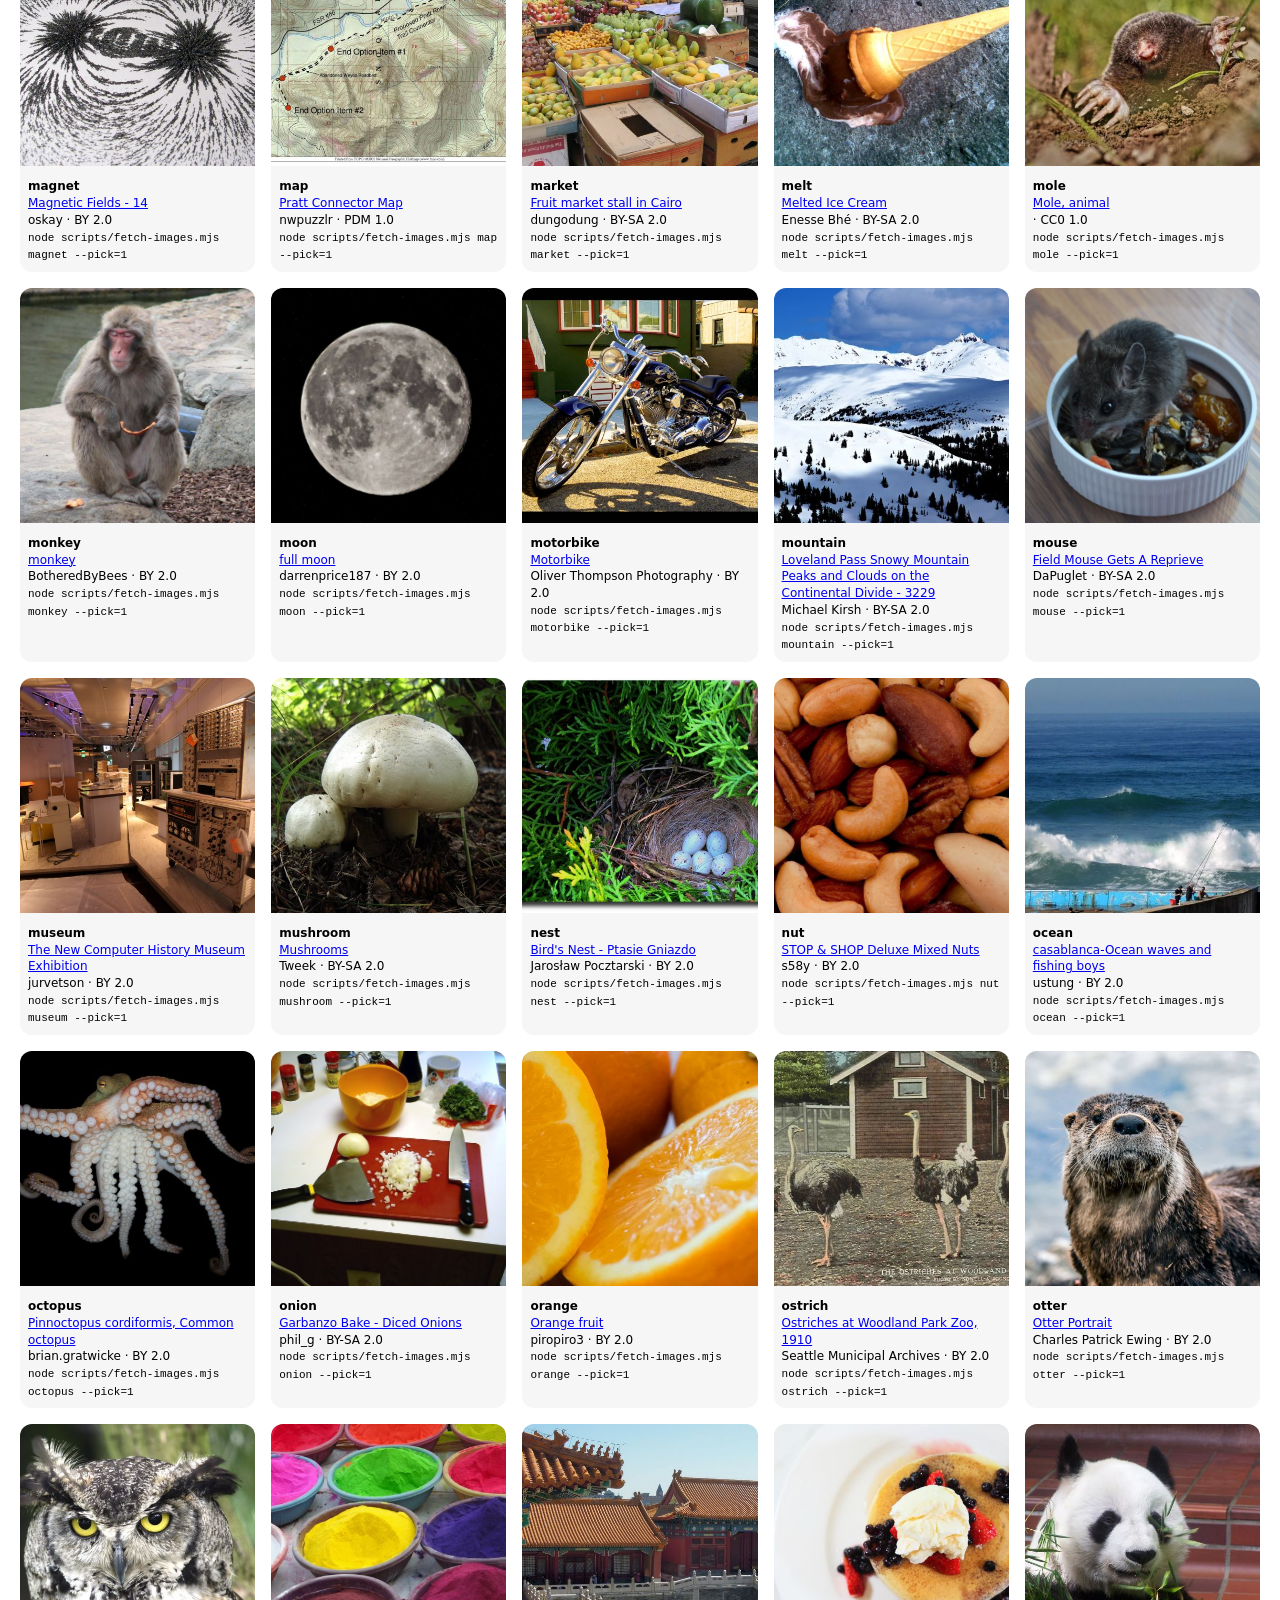
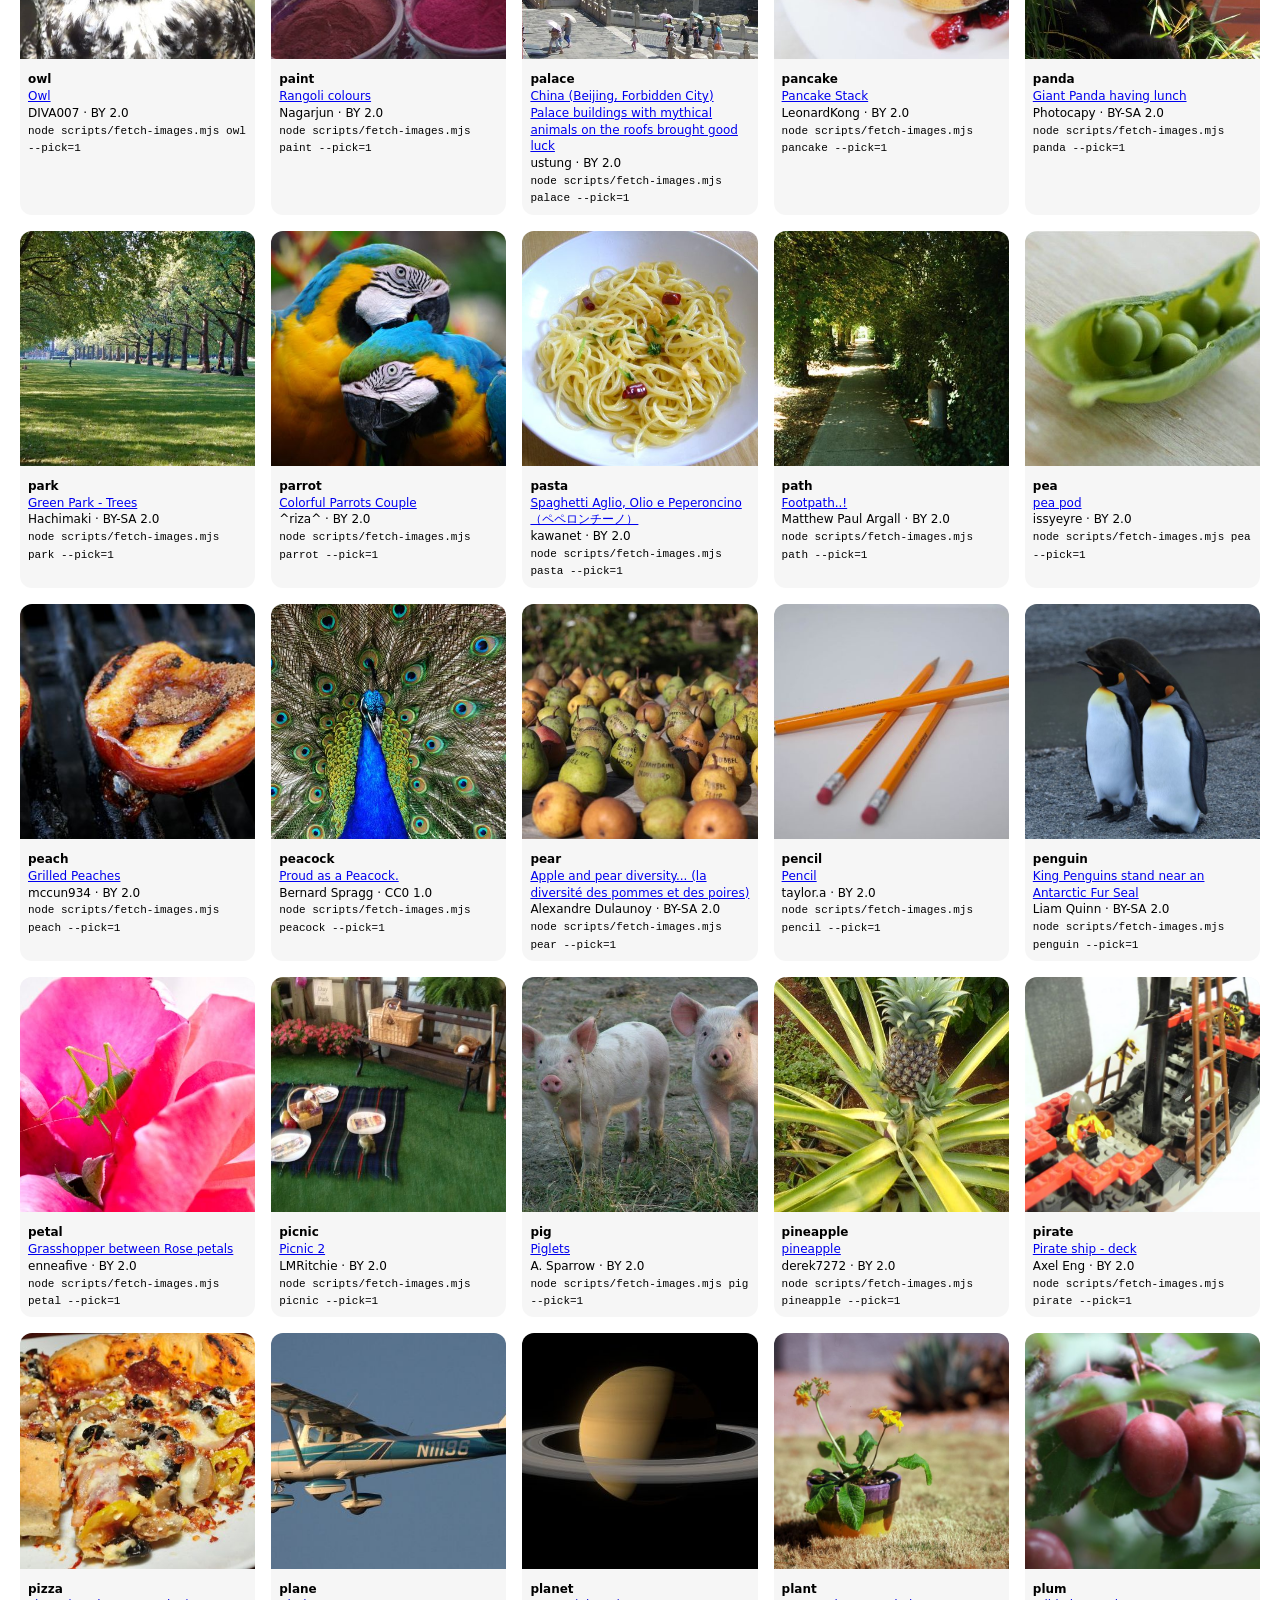
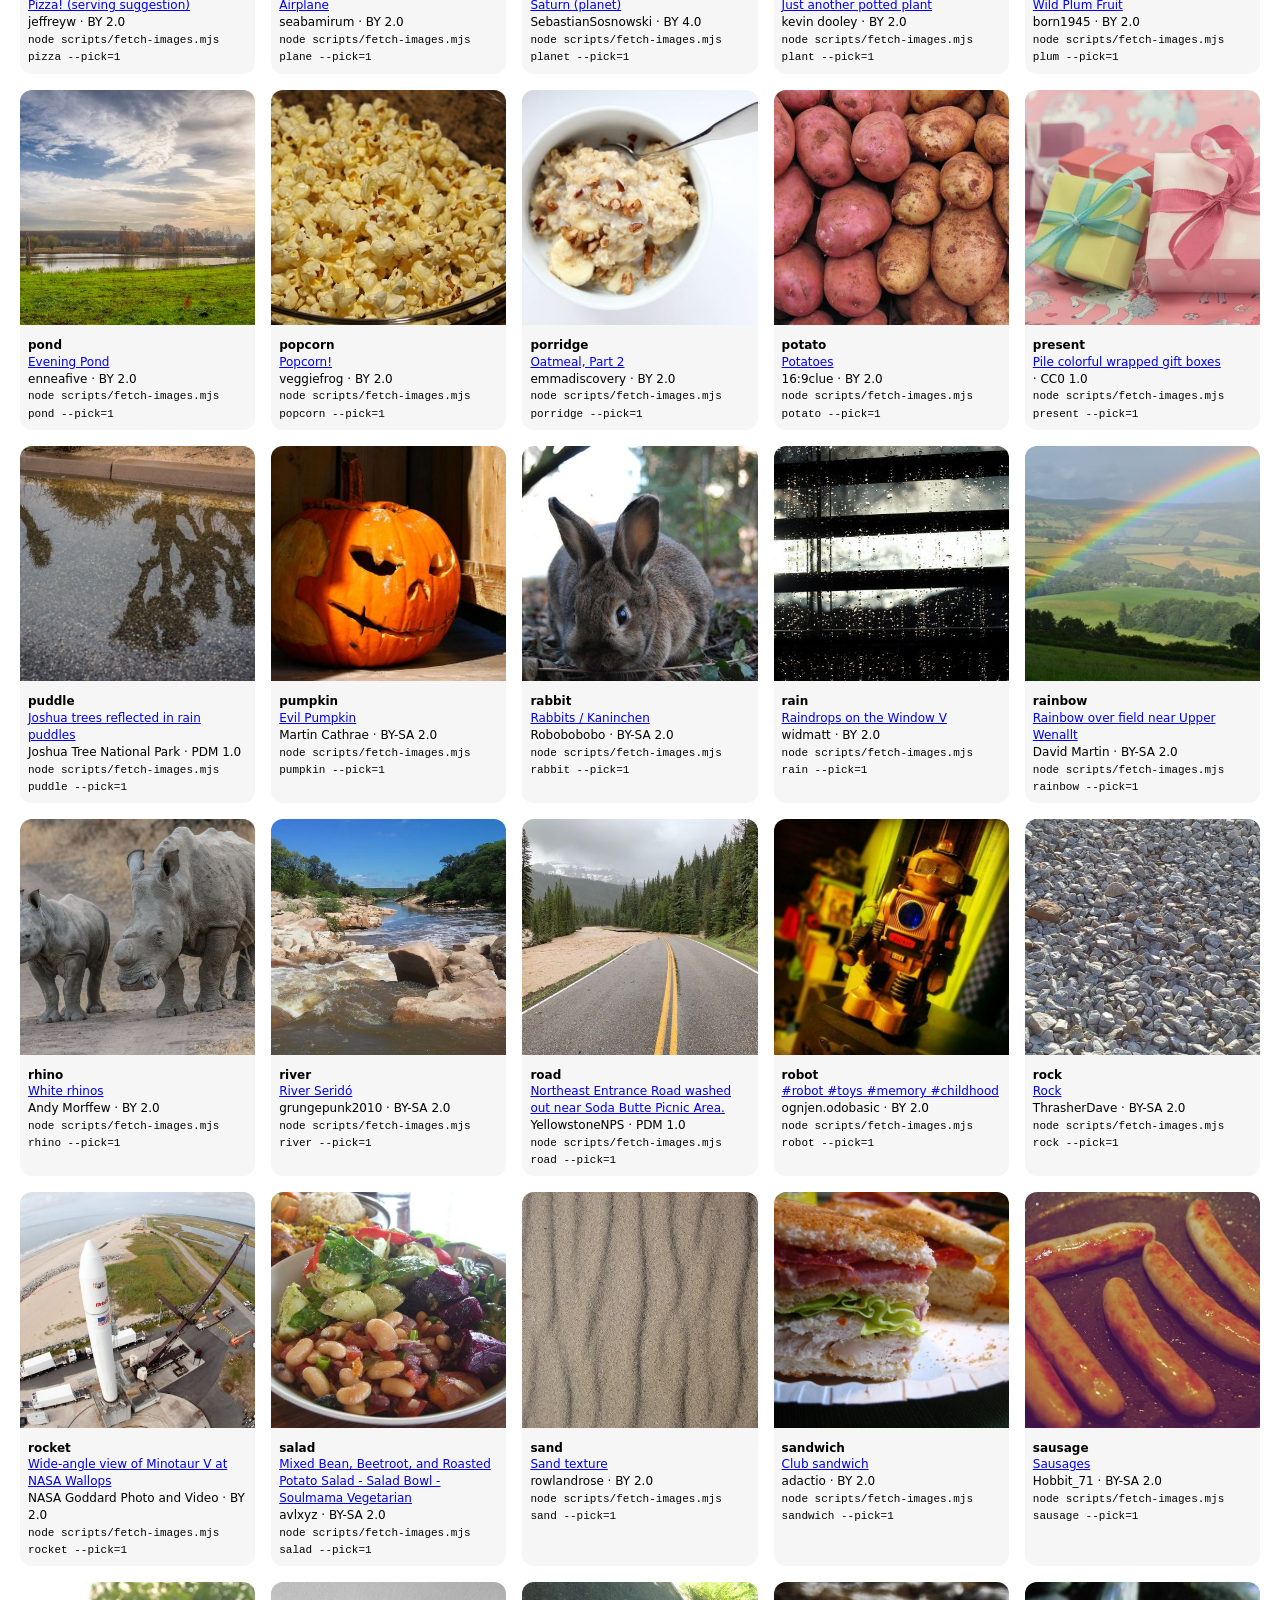
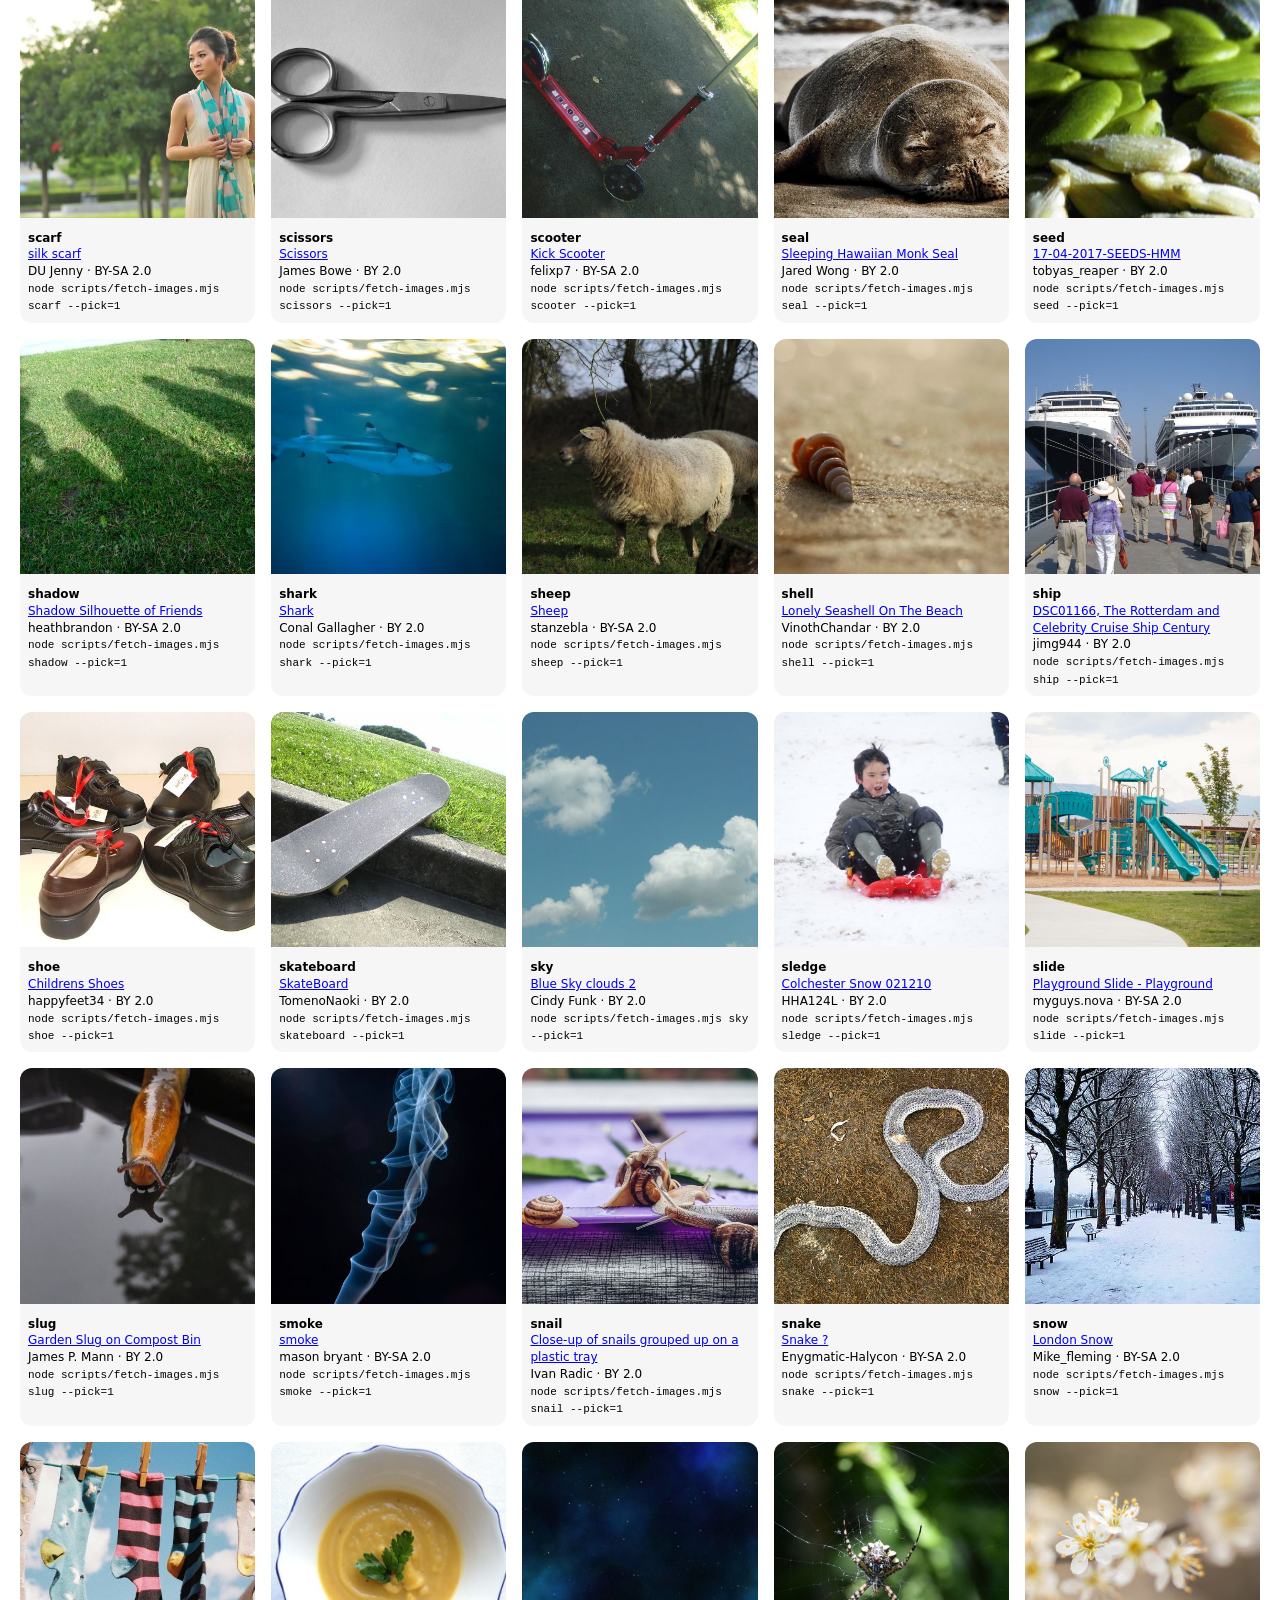
==== commit b722e8fb: "more words" ====
--- a/review.html
+++ b/review.html
@@ -3,171 +3,774 @@
 figure{margin:0;background:#f6f6f6;border-radius:12px;overflow:hidden}img{width:100%;aspect-ratio:1;object-fit:cover}
 figcaption{padding:8px;font-size:12px;line-height:1.4}code{font-size:11px;user-select:all}</style>
 <h1>Picture review</h1><p>Check each picture is suitable. To try the next search result for a word, run the command under it
-(--pick=2, 3… for later ones). To go back to the emoji, use --remove.</p><main><figure><img src="images/dog-b2e91549.jpg" alt="" loading="lazy"><figcaption><b>dog</b><br>
-        <a href="https://www.flickr.com/photos/27273053@N05/4646133425" target="_blank">Puppy!</a><br>pretendtious · BY 2.0<br>
-        <code>node scripts/fetch-images.mjs dog --pick=1</code></figcaption></figure>
+(--pick=2, 3… for later ones). To go back to the emoji, use --remove.</p><main><figure><img src="images/acorn-6a6505a6.jpg" alt="" loading="lazy"><figcaption><b>acorn</b><br>
+        <a href="https://www.flickr.com/photos/54563451@N08/10063034416" target="_blank">Southern Red Oak Acorn, MD, Beltsville_2013-09-30-18.38.50 ZS PMax</a><br>Sam Droege · PDM 1.0<br>
+        <code>node scripts/fetch-images.mjs acorn --pick=1</code></figcaption></figure>
+<figure><img src="images/airport-1a936c70.jpg" alt="" loading="lazy"><figcaption><b>airport</b><br>
+        <a href="https://www.flickr.com/photos/9665215@N02/716271573" target="_blank">Frankfurt Airport Terminal 2</a><br>flickrsven · BY 2.0<br>
+        <code>node scripts/fetch-images.mjs airport --pick=1</code></figcaption></figure>
+<figure><img src="images/ambulance-39297f7d.jpg" alt="" loading="lazy"><figcaption><b>ambulance</b><br>
+        <a href="https://www.flickr.com/photos/31917220@N07/5893752031" target="_blank">Emergency Ambulance</a><br>lydia_shiningbrightly · BY 2.0<br>
+        <code>node scripts/fetch-images.mjs ambulance --pick=1</code></figcaption></figure>
+<figure><img src="images/ant-cf72853c.jpg" alt="" loading="lazy"><figcaption><b>ant</b><br>
+        <a href="https://www.flickr.com/photos/28573309@N06/5093284259" target="_blank">Ant</a><br>Bulldog Pottery - Bruce Gholson and Samantha Henne · BY 2.0<br>
+        <code>node scripts/fetch-images.mjs ant --pick=1</code></figcaption></figure>
+<figure><img src="images/apple-58f9d262.jpg" alt="" loading="lazy"><figcaption><b>apple</b><br>
+        <a href="https://www.flickr.com/photos/87866532@N04/8074168006" target="_blank">Apples</a><br>Carriagehouse2011 · BY 2.0<br>
+        <code>node scripts/fetch-images.mjs apple --pick=1</code></figcaption></figure>
+<figure><img src="images/autumn-30e9cf2b.jpg" alt="" loading="lazy"><figcaption><b>autumn</b><br>
+        <a href="https://www.flickr.com/photos/126267068@N04/30209840866" target="_blank">Autumn leaves fly</a><br>Lex Kravetski · BY 2.0<br>
+        <code>node scripts/fetch-images.mjs autumn --pick=1</code></figcaption></figure>
+<figure><img src="images/badger-e7eaa848.jpg" alt="" loading="lazy"><figcaption><b>badger</b><br>
+        <a href="https://www.flickr.com/photos/128941223@N02/52247174101" target="_blank">European Badgers - Meles meles</a><br>cazalegg · BY 2.0<br>
+        <code>node scripts/fetch-images.mjs badger --pick=1</code></figcaption></figure>
+<figure><img src="images/ball-67d738bd.jpg" alt="" loading="lazy"><figcaption><b>ball</b><br>
+        <a href="https://www.flickr.com/photos/41894148532@N01/15751431" target="_blank">Beach Ball</a><br>Neil T · BY-SA 2.0<br>
+        <code>node scripts/fetch-images.mjs ball --pick=1</code></figcaption></figure>
+<figure><img src="images/balloon-52761251.jpg" alt="" loading="lazy"><figcaption><b>balloon</b><br>
+        <a href="https://www.flickr.com/photos/16441028@N00/6827942870" target="_blank">Party balloon</a><br>Antonio Manfredonio · BY-SA 2.0<br>
+        <code>node scripts/fetch-images.mjs balloon --pick=1</code></figcaption></figure>
+<figure><img src="images/banana-859b86a7.jpg" alt="" loading="lazy"><figcaption><b>banana</b><br>
+        <a href="https://www.flickr.com/photos/44124364575@N01/15288615" target="_blank">banana</a><br>keepon · BY 2.0<br>
+        <code>node scripts/fetch-images.mjs banana --pick=1</code></figcaption></figure>
+<figure><img src="images/beach-9663a662.jpg" alt="" loading="lazy"><figcaption><b>beach</b><br>
+        <a href="https://www.flickr.com/photos/47340307@N05/14026922186" target="_blank">Beach São Miguel do Gostoso</a><br>grungepunk2010 · BY-SA 2.0<br>
+        <code>node scripts/fetch-images.mjs beach --pick=1</code></figcaption></figure>
+<figure><img src="images/bear-d8e1c94a.jpg" alt="" loading="lazy"><figcaption><b>bear</b><br>
+        <a href="https://www.flickr.com/photos/27418987@N03/3820532379" target="_blank">Brown bear</a><br>Sheep purple · BY 2.0<br>
+        <code>node scripts/fetch-images.mjs bear --pick=1</code></figcaption></figure>
+<figure><img src="images/bee-2b5ef0e9.jpg" alt="" loading="lazy"><figcaption><b>bee</b><br>
+        <a href="https://www.flickr.com/photos/62720583@N06/14429976795" target="_blank">In the mood for honey #honey #bee #flower</a><br>Kelly Parker McPherson · BY 2.0<br>
+        <code>node scripts/fetch-images.mjs bee --pick=1</code></figcaption></figure>
+<figure><img src="images/berry-fac7173d.jpg" alt="" loading="lazy"><figcaption><b>berry</b><br>
+        <a href="https://www.flickr.com/photos/51035597937@N01/2645397068" target="_blank">logan and mystery berries</a><br>mccun934 · BY 2.0<br>
+        <code>node scripts/fetch-images.mjs berry --pick=1</code></figcaption></figure>
+<figure><img src="images/bicycle-19cd6726.jpg" alt="" loading="lazy"><figcaption><b>bicycle</b><br>
+        <a href="https://www.flickr.com/photos/75083336@N00/14909247947" target="_blank">Bicycle</a><br>Conal Gallagher · BY 2.0<br>
+        <code>node scripts/fetch-images.mjs bicycle --pick=1</code></figcaption></figure>
+<figure><img src="images/bird-ca6a6451.jpg" alt="" loading="lazy"><figcaption><b>bird</b><br>
+        <a href="https://www.flickr.com/photos/126288307@N05/17333222300" target="_blank">American Robin birds bird eating berries berry</a><br>watts_photos · BY 2.0<br>
+        <code>node scripts/fetch-images.mjs bird --pick=1</code></figcaption></figure>
+<figure><img src="images/birthday-fe6ce517.jpg" alt="" loading="lazy"><figcaption><b>birthday</b><br>
+        <a href="https://www.flickr.com/photos/22272408@N07/2655639659" target="_blank">Birthday Cake - Candles</a><br>jessica.diamond · BY-SA 2.0<br>
+        <code>node scripts/fetch-images.mjs birthday --pick=1</code></figcaption></figure>
+<figure><img src="images/biscuit-6403da7f.jpg" alt="" loading="lazy"><figcaption><b>biscuit</b><br>
+        <a href="https://www.rawpixel.com/image/5925298/photo-image-background-public-domain-food" target="_blank">Free shortbread biscuit plate image</a><br> · CC0 1.0<br>
+        <code>node scripts/fetch-images.mjs biscuit --pick=1</code></figcaption></figure>
+<figure><img src="images/boat-f57985a6.jpg" alt="" loading="lazy"><figcaption><b>boat</b><br>
+        <a href="https://www.flickr.com/photos/22490717@N02/9450344857" target="_blank">Croatia-00838 - Wooden Row Boats</a><br>archer10 (Dennis) · BY-SA 2.0<br>
+        <code>node scripts/fetch-images.mjs boat --pick=1</code></figcaption></figure>
+<figure><img src="images/boot-7432fda3.jpg" alt="" loading="lazy"><figcaption><b>boot</b><br>
+        <a href="https://www.flickr.com/photos/44093058@N06/30971574073" target="_blank">Lost and found - A wee Wellington boot</a><br>blondinrikard · BY 2.0<br>
+        <code>node scripts/fetch-images.mjs boot --pick=1</code></figcaption></figure>
+<figure><img src="images/branch-64cfb362.jpg" alt="" loading="lazy"><figcaption><b>branch</b><br>
+        <a href="https://www.flickr.com/photos/79157069@N03/22434258328" target="_blank">A mess of tree branches</a><br>Matthew Paul Argall · BY 2.0<br>
+        <code>node scripts/fetch-images.mjs branch --pick=1</code></figcaption></figure>
+<figure><img src="images/bread-ba78a109.jpg" alt="" loading="lazy"><figcaption><b>bread</b><br>
+        <a href="https://www.flickr.com/photos/44124401501@N01/6205281783" target="_blank">Tonight's loaf of bread</a><br>sylvar · BY 2.0<br>
+        <code>node scripts/fetch-images.mjs bread --pick=1</code></figcaption></figure>
+<figure><img src="images/breakfast-b7a8c558.jpg" alt="" loading="lazy"><figcaption><b>breakfast</b><br>
+        <a href="https://www.flickr.com/photos/18090920@N07/20041005874" target="_blank">Breakfast</a><br>Sean MacEntee · BY 2.0<br>
+        <code>node scripts/fetch-images.mjs breakfast --pick=1</code></figcaption></figure>
+<figure><img src="images/bridge-8f09a745.jpg" alt="" loading="lazy"><figcaption><b>bridge</b><br>
+        <a href="https://www.flickr.com/photos/91779914@N00/6238602521" target="_blank">Ness Viaduct Railway Bridge over River Ness Inverness Scotland</a><br>conner395 · BY 2.0<br>
+        <code>node scripts/fetch-images.mjs bridge --pick=1</code></figcaption></figure>
+<figure><img src="images/broccoli-7873dc1d.jpg" alt="" loading="lazy"><figcaption><b>broccoli</b><br>
+        <a href="https://www.flickr.com/photos/159630537@N08/42989022392" target="_blank">Green Broccoli Vegetable on Brown Wooden Table - Credit to http://homedust.com/</a><br>Homedust · BY 2.0<br>
+        <code>node scripts/fetch-images.mjs broccoli --pick=1</code></figcaption></figure>
+<figure><img src="images/bubble-f296f2b8.jpg" alt="" loading="lazy"><figcaption><b>bubble</b><br>
+        <a href="https://www.flickr.com/photos/97479012@N00/2443185091" target="_blank">bubble shot</a><br>rhett maxwell · BY 2.0<br>
+        <code>node scripts/fetch-images.mjs bubble --pick=1</code></figcaption></figure>
+<figure><img src="images/bus-affa0d5f.jpg" alt="" loading="lazy"><figcaption><b>bus</b><br>
+        <a href="https://www.flickr.com/photos/71401718@N00/3207492026" target="_blank">Building facades, near Trafalgar Square in central London, old town London, red double decker bus, flowers, England, Great Britain, UK</a><br>Wonderlane · BY 2.0<br>
+        <code>node scripts/fetch-images.mjs bus --pick=1</code></figcaption></figure>
+<figure><img src="images/bush-82621cde.jpg" alt="" loading="lazy"><figcaption><b>bush</b><br>
+        <a href="https://www.flickr.com/photos/64401168@N00/9764808363" target="_blank">Hedge garden at Strömsholm Palace</a><br>Average Jane · BY 2.0<br>
+        <code>node scripts/fetch-images.mjs bush --pick=1</code></figcaption></figure>
+<figure><img src="images/butter-31e0db08.jpg" alt="" loading="lazy"><figcaption><b>butter</b><br>
+        <a href="https://www.flickr.com/photos/70757891@N00/4280002347" target="_blank">Butter</a><br>grongar · BY 2.0<br>
+        <code>node scripts/fetch-images.mjs butter --pick=1</code></figcaption></figure>
+<figure><img src="images/butterfly-6f0a45a5.jpg" alt="" loading="lazy"><figcaption><b>butterfly</b><br>
+        <a href="https://www.flickr.com/photos/43881438@N00/1313486913" target="_blank">butterfly 3</a><br>Vicky Brock · BY-SA 2.0<br>
+        <code>node scripts/fetch-images.mjs butterfly --pick=1</code></figcaption></figure>
+<figure><img src="images/cake-50f02ecc.jpg" alt="" loading="lazy"><figcaption><b>cake</b><br>
+        <a href="https://www.flickr.com/photos/87542849@N00/5563591206" target="_blank">Marmee Birthday Cake</a><br>kimberlykv · BY 2.0<br>
+        <code>node scripts/fetch-images.mjs cake --pick=1</code></figcaption></figure>
+<figure><img src="images/camel-a011c28a.jpg" alt="" loading="lazy"><figcaption><b>camel</b><br>
+        <a href="https://www.flickr.com/photos/20606462@N00/138307480" target="_blank">Our Camels</a><br>Neil and Kathy Carey · BY-SA 2.0<br>
+        <code>node scripts/fetch-images.mjs camel --pick=1</code></figcaption></figure>
+<figure><img src="images/car-3a0d91b2.jpg" alt="" loading="lazy"><figcaption><b>car</b><br>
+        <a href="https://www.flickr.com/photos/64097751@N00/2997546664" target="_blank">Red Car</a><br>Dominic's pics · BY 2.0<br>
+        <code>node scripts/fetch-images.mjs car --pick=1</code></figcaption></figure>
+<figure><img src="images/carrot-087857d2.jpg" alt="" loading="lazy"><figcaption><b>carrot</b><br>
+        <a href="https://www.flickr.com/photos/24742305@N00/2256197976" target="_blank">Carrots</a><br>John-Morgan · BY 2.0<br>
+        <code>node scripts/fetch-images.mjs carrot --pick=1</code></figcaption></figure>
 <figure><img src="images/cat-05fd8e11.jpg" alt="" loading="lazy"><figcaption><b>cat</b><br>
         <a href="https://www.flickr.com/photos/17676866@N00/761601969" target="_blank">red kitten 01</a><br>mathias-erhart · BY-SA 2.0<br>
         <code>node scripts/fetch-images.mjs cat --pick=1</code></figcaption></figure>
+<figure><img src="images/caterpillar-2793b8e4.jpg" alt="" loading="lazy"><figcaption><b>caterpillar</b><br>
+        <a href="https://www.flickr.com/photos/43272765@N04/14159035230" target="_blank">The Drinker Moth Caterpillar. Euthrix potatoria.</a><br>gailhampshire · BY 2.0<br>
+        <code>node scripts/fetch-images.mjs caterpillar --pick=1</code></figcaption></figure>
+<figure><img src="images/cave-a0230e17.jpg" alt="" loading="lazy"><figcaption><b>cave</b><br>
+        <a href="https://www.flickr.com/photos/39908901@N06/7531261890" target="_blank">Cave</a><br>m01229 · BY 2.0<br>
+        <code>node scripts/fetch-images.mjs cave --pick=1</code></figcaption></figure>
+<figure><img src="images/cereal-e56f9b7c.jpg" alt="" loading="lazy"><figcaption><b>cereal</b><br>
+        <a href="https://www.flickr.com/photos/94079382@N00/1227805293" target="_blank">late night bowl of cereal</a><br>tracyshaun · BY-SA 2.0<br>
+        <code>node scripts/fetch-images.mjs cereal --pick=1</code></figcaption></figure>
+<figure><img src="images/chair-61a7f1c2.jpg" alt="" loading="lazy"><figcaption><b>chair</b><br>
+        <a href="https://www.flickr.com/photos/50217273@N00/4807311395" target="_blank">Wooden Chair</a><br>rajivvishwa · BY 2.0<br>
+        <code>node scripts/fetch-images.mjs chair --pick=1</code></figcaption></figure>
+<figure><img src="images/cheese-87ec67a7.jpg" alt="" loading="lazy"><figcaption><b>cheese</b><br>
+        <a href="https://www.flickr.com/photos/32426344@N00/4090407169" target="_blank">cheeses</a><br>_gee_ · BY 2.0<br>
+        <code>node scripts/fetch-images.mjs cheese --pick=1</code></figcaption></figure>
+<figure><img src="images/cheetah-62ed956b.jpg" alt="" loading="lazy"><figcaption><b>cheetah</b><br>
+        <a href="https://www.flickr.com/photos/100915417@N07/27586577395" target="_blank">Cheetah Stretching</a><br>charlieishere@btinternet.com · BY 2.0<br>
+        <code>node scripts/fetch-images.mjs cheetah --pick=1</code></figcaption></figure>
+<figure><img src="images/cherry-5491f352.jpg" alt="" loading="lazy"><figcaption><b>cherry</b><br>
+        <a href="https://www.flickr.com/photos/15181848@N02/3621839233" target="_blank">Cherries</a><br>amandabhslater · BY-SA 2.0<br>
+        <code>node scripts/fetch-images.mjs cherry --pick=1</code></figcaption></figure>
+<figure><img src="images/chicken-c192b17b.jpg" alt="" loading="lazy"><figcaption><b>chicken</b><br>
+        <a href="https://www.flickr.com/photos/32144013@N03/4079109977" target="_blank">Chicken</a><br>StevenW. · BY-SA 2.0<br>
+        <code>node scripts/fetch-images.mjs chicken --pick=1</code></figcaption></figure>
+<figure><img src="images/chocolate-ec9595e7.jpg" alt="" loading="lazy"><figcaption><b>chocolate</b><br>
+        <a href="https://www.flickr.com/photos/31104779@N02/8612655636" target="_blank">Chocolate Pieces</a><br>Veganbaking.net · BY-SA 2.0<br>
+        <code>node scripts/fetch-images.mjs chocolate --pick=1</code></figcaption></figure>
+<figure><img src="images/city-ebe10ef5.jpg" alt="" loading="lazy"><figcaption><b>city</b><br>
+        <a href="https://www.flickr.com/photos/101129090@N06/10244068985" target="_blank">Perth City Skyline</a><br>cedarsx · BY 2.0<br>
+        <code>node scripts/fetch-images.mjs city --pick=1</code></figcaption></figure>
+<figure><img src="images/clock-d7e5cca2.jpg" alt="" loading="lazy"><figcaption><b>clock</b><br>
+        <a href="https://www.flickr.com/photos/37031529@N00/3658873911" target="_blank">clock</a><br>fsse8info · BY-SA 2.0<br>
+        <code>node scripts/fetch-images.mjs clock --pick=1</code></figcaption></figure>
+<figure><img src="images/cloud-c5f54730.jpg" alt="" loading="lazy"><figcaption><b>cloud</b><br>
+        <a href="https://www.flickr.com/photos/22178197@N00/9686255739" target="_blank">Clouds</a><br>Kamil Porembiński · BY-SA 2.0<br>
+        <code>node scripts/fetch-images.mjs cloud --pick=1</code></figcaption></figure>
+<figure><img src="images/coat-3d1d46db.jpg" alt="" loading="lazy"><figcaption><b>coat</b><br>
+        <a href="https://www.flickr.com/photos/73159597@N03/11837917815" target="_blank">X.pression - Katrina Winter Coat and Booties</a><br>Tigist Sapphire · BY-SA 2.0<br>
+        <code>node scripts/fetch-images.mjs coat --pick=1</code></figcaption></figure>
+<figure><img src="images/conker-69ec3fe1.jpg" alt="" loading="lazy"><figcaption><b>conker</b><br>
+        <a href="https://www.flickr.com/photos/125741467@N05/52190532085" target="_blank">Baby conker</a><br>hedera.baltica · BY-SA 2.0<br>
+        <code>node scripts/fetch-images.mjs conker --pick=1</code></figcaption></figure>
+<figure><img src="images/cow-6b683440.jpg" alt="" loading="lazy"><figcaption><b>cow</b><br>
+        <a href="https://www.flickr.com/photos/32558319@N03/3562536507" target="_blank">cow</a><br>steve p2008 · BY 2.0<br>
+        <code>node scripts/fetch-images.mjs cow --pick=1</code></figcaption></figure>
+<figure><img src="images/crab-cce47d80.webp" alt="" loading="lazy"><figcaption><b>crab</b><br>
+        <a href="https://www.flickr.com/photos/31031835@N08/5698981395" target="_blank">Christmas Island Red Crab</a><br>John Tann · BY 2.0<br>
+        <code>node scripts/fetch-images.mjs crab --pick=1</code></figcaption></figure>
+<figure><img src="images/crayon-3d579997.jpg" alt="" loading="lazy"><figcaption><b>crayon</b><br>
+        <a href="https://www.flickr.com/photos/9467714@N03/3749662498" target="_blank">colors and crayons</a><br>albastrica mititica · BY 2.0<br>
+        <code>node scripts/fetch-images.mjs crayon --pick=1</code></figcaption></figure>
+<figure><img src="images/crocodile-9e14867d.jpg" alt="" loading="lazy"><figcaption><b>crocodile</b><br>
+        <a href="https://www.flickr.com/photos/7988532@N06/4048675203" target="_blank">Hartley's Creek Crocodile farm</a><br>Sue Waters · BY-SA 2.0<br>
+        <code>node scripts/fetch-images.mjs crocodile --pick=1</code></figcaption></figure>
+<figure><img src="images/crown-3c85d917.jpg" alt="" loading="lazy"><figcaption><b>crown</b><br>
+        <a href="https://www.flickr.com/photos/22490717@N02/15290152852" target="_blank">France-001310 - Gold Crown</a><br>archer10 (Dennis) · BY-SA 2.0<br>
+        <code>node scripts/fetch-images.mjs crown --pick=1</code></figcaption></figure>
+<figure><img src="images/cucumber-bf8d9435.jpg" alt="" loading="lazy"><figcaption><b>cucumber</b><br>
+        <a href="https://www.flickr.com/photos/44124390461@N01/4782586685" target="_blank">Cucumber Harvest</a><br>David Davies · BY-SA 2.0<br>
+        <code>node scripts/fetch-images.mjs cucumber --pick=1</code></figcaption></figure>
+<figure><img src="images/deer-63b9b769.jpg" alt="" loading="lazy"><figcaption><b>deer</b><br>
+        <a href="https://www.flickr.com/photos/27542001@N05/4538953021" target="_blank">Deer</a><br>Martin Svedén · BY 2.0<br>
+        <code>node scripts/fetch-images.mjs deer --pick=1</code></figcaption></figure>
+<figure><img src="images/desert-c97a89e0.jpg" alt="" loading="lazy"><figcaption><b>desert</b><br>
+        <a href="https://www.flickr.com/photos/36224384@N08/13939380134" target="_blank">Bruneau Sand Dune sunset</a><br>Knowles Gallery · BY 2.0<br>
+        <code>node scripts/fetch-images.mjs desert --pick=1</code></figcaption></figure>
+<figure><img src="images/digger-e710a375.jpg" alt="" loading="lazy"><figcaption><b>digger</b><br>
+        <a href="https://www.flickr.com/photos/104736837@N03/13911774369" target="_blank">2014.03 - Excavation site with cranes, diggers and building equipment, along the canal water; a geotagged free urban picture, in public domain / Commons CCO; city photography by Fons Heijnsbroek, The Netherlands</a><br>Amsterdam free photos &amp; pictures of the Dutch city · CC0 1.0<br>
+        <code>node scripts/fetch-images.mjs digger --pick=1</code></figcaption></figure>
+<figure><img src="images/dinosaur-8d8b165f.jpg" alt="" loading="lazy"><figcaption><b>dinosaur</b><br>
+        <a href="https://www.flickr.com/photos/47445767@N05/15516845036" target="_blank">Juvenile Stegosaurus dinosaur model showing bipedality (based on fossil footprint evidence from the Morrison Formation, Upper Jurassic; Quarry 5, Dinosaur Ridge, west of Denver, north-central Colorado, USA)</a><br>James St. John · BY 2.0<br>
+        <code>node scripts/fetch-images.mjs dinosaur --pick=1</code></figcaption></figure>
+<figure><img src="images/dog-b2e91549.jpg" alt="" loading="lazy"><figcaption><b>dog</b><br>
+        <a href="https://www.flickr.com/photos/27273053@N05/4646133425" target="_blank">Puppy!</a><br>pretendtious · BY 2.0<br>
+        <code>node scripts/fetch-images.mjs dog --pick=1</code></figcaption></figure>
+<figure><img src="images/dolphin-ac6625a3.jpg" alt="" loading="lazy"><figcaption><b>dolphin</b><br>
+        <a href="https://www.flickr.com/photos/42596236@N07/3952952164" target="_blank">Dolphins</a><br>ryn413 · BY 2.0<br>
+        <code>node scripts/fetch-images.mjs dolphin --pick=1</code></figcaption></figure>
+<figure><img src="images/donkey-8d704123.jpg" alt="" loading="lazy"><figcaption><b>donkey</b><br>
+        <a href="https://www.flickr.com/photos/89918055@N05/51578147148" target="_blank">George The Donkey</a><br>JOHN K THORNE · CC0 1.0<br>
+        <code>node scripts/fetch-images.mjs donkey --pick=1</code></figcaption></figure>
+<figure><img src="images/door-8a309ca8.jpg" alt="" loading="lazy"><figcaption><b>door</b><br>
+        <a href="https://www.flickr.com/photos/45488928@N00/366892415" target="_blank">Front Door</a><br>Cristiano Betta · BY 2.0<br>
+        <code>node scripts/fetch-images.mjs door --pick=1</code></figcaption></figure>
+<figure><img src="images/dragon-7d59e868.jpg" alt="" loading="lazy"><figcaption><b>dragon</b><br>
+        <a href="https://www.flickr.com/photos/46289172@N04/4385503784" target="_blank">Dragon sculpture</a><br>Michael David Pedersen · BY 2.0<br>
+        <code>node scripts/fetch-images.mjs dragon --pick=1</code></figcaption></figure>
+<figure><img src="images/duck-a573eb2f.jpg" alt="" loading="lazy"><figcaption><b>duck</b><br>
+        <a href="https://www.flickr.com/photos/132033298@N04/25135524522" target="_blank">Sitting Duck</a><br>Charles Patrick Ewing · BY 2.0<br>
+        <code>node scripts/fetch-images.mjs duck --pick=1</code></figcaption></figure>
+<figure><img src="images/eagle-9e9ca115.jpg" alt="" loading="lazy"><figcaption><b>eagle</b><br>
+        <a href="https://www.flickr.com/photos/97235261@N00/8576660148" target="_blank">Pallas's Fish Eagle</a><br>Koshyk · BY 2.0<br>
+        <code>node scripts/fetch-images.mjs eagle --pick=1</code></figcaption></figure>
+<figure><img src="images/earth-43d0502d.jpg" alt="" loading="lazy"><figcaption><b>Earth</b><br>
+        <a href="https://www.flickr.com/photos/95632040@N00/4168519380" target="_blank">the earth! from space?</a><br>☻☺ · BY-SA 2.0<br>
+        <code>node scripts/fetch-images.mjs Earth --pick=1</code></figcaption></figure>
+<figure><img src="images/egg-e49fdd2a.jpg" alt="" loading="lazy"><figcaption><b>egg</b><br>
+        <a href="https://www.flickr.com/photos/63564816@N00/5930958714" target="_blank">Egg</a><br>kjetil_r · BY-SA 2.0<br>
+        <code>node scripts/fetch-images.mjs egg --pick=1</code></figcaption></figure>
 <figure><img src="images/elephant-acd45d4f.jpg" alt="" loading="lazy"><figcaption><b>elephant</b><br>
         <a href="https://www.flickr.com/photos/90872331@N05/8316352776" target="_blank">Elephant</a><br>Noveltyy · BY 2.0<br>
         <code>node scripts/fetch-images.mjs elephant --pick=1</code></figcaption></figure>
+<figure><img src="images/farm-9d68f636.jpg" alt="" loading="lazy"><figcaption><b>farm</b><br>
+        <a href="https://www.flickr.com/photos/23165290@N00/9323375598" target="_blank">Tinsley living farm barn - Museum of the Rockies - 2013-07-08</a><br>Tim Evanson · BY-SA 2.0<br>
+        <code>node scripts/fetch-images.mjs farm --pick=1</code></figcaption></figure>
+<figure><img src="images/feather-e364a64e.jpg" alt="" loading="lazy"><figcaption><b>feather</b><br>
+        <a href="https://www.flickr.com/photos/85712049@N00/366873545" target="_blank">feather</a><br>matthewvenn · BY-SA 2.0<br>
+        <code>node scripts/fetch-images.mjs feather --pick=1</code></figcaption></figure>
+<figure><img src="images/field-ffd64224.jpg" alt="" loading="lazy"><figcaption><b>field</b><br>
+        <a href="https://www.flickr.com/photos/36224384@N08/47845058971" target="_blank">Union Town Red Barn and green field</a><br>Knowles Gallery · BY 2.0<br>
+        <code>node scripts/fetch-images.mjs field --pick=1</code></figcaption></figure>
+<figure><img src="images/fire-9f1ce476.jpg" alt="" loading="lazy"><figcaption><b>fire</b><br>
+        <a href="https://www.flickr.com/photos/12053417@N00/471147583" target="_blank">Campfire</a><br>JelleS · BY-SA 2.0<br>
+        <code>node scripts/fetch-images.mjs fire --pick=1</code></figcaption></figure>
+<figure><img src="images/firework-e7132ff5.jpg" alt="" loading="lazy"><figcaption><b>firework</b><br>
+        <a href="https://www.flickr.com/photos/58544688@N03/5393485546" target="_blank">Fireworks</a><br>Verpletterend · BY-SA 2.0<br>
+        <code>node scripts/fetch-images.mjs firework --pick=1</code></figcaption></figure>
+<figure><img src="images/fish-50f4c598.webp" alt="" loading="lazy"><figcaption><b>fish</b><br>
+        <a href="https://www.flickr.com/photos/126288307@N05/23421658875" target="_blank">goldfish gold fish aquarium</a><br>watts_photos · BY 2.0<br>
+        <code>node scripts/fetch-images.mjs fish --pick=1</code></figcaption></figure>
+<figure><img src="images/flamingo-a461f13a.jpg" alt="" loading="lazy"><figcaption><b>flamingo</b><br>
+        <a href="https://www.flickr.com/photos/35106989@N08/8058547935" target="_blank">Flamingo</a><br>robert.claypool · BY 2.0<br>
+        <code>node scripts/fetch-images.mjs flamingo --pick=1</code></figcaption></figure>
+<figure><img src="images/flower-f93a919c.jpg" alt="" loading="lazy"><figcaption><b>flower</b><br>
+        <a href="https://www.flickr.com/photos/31797858@N00/8648707725" target="_blank">Flowers at Kew Gardens</a><br>Alexandre Dulaunoy · BY-SA 2.0<br>
+        <code>node scripts/fetch-images.mjs flower --pick=1</code></figcaption></figure>
+<figure><img src="images/fog-3f3cba13.jpg" alt="" loading="lazy"><figcaption><b>fog</b><br>
+        <a href="https://www.flickr.com/photos/83360780@N05/44826686494" target="_blank">Foggy morning</a><br>Mirek Pruchnicki · BY 2.0<br>
+        <code>node scripts/fetch-images.mjs fog --pick=1</code></figcaption></figure>
+<figure><img src="images/football-dfe2ea79.webp" alt="" loading="lazy"><figcaption><b>football</b><br>
+        <a href="https://www.flickr.com/photos/75927009@N05/20952200446" target="_blank">Soccer Ball Blue</a><br>HolgerLi · PDM 1.0<br>
+        <code>node scripts/fetch-images.mjs football --pick=1</code></figcaption></figure>
+<figure><img src="images/forest-312bf8db.jpg" alt="" loading="lazy"><figcaption><b>forest</b><br>
+        <a href="https://www.flickr.com/photos/66070376@N06/8425048235" target="_blank">Fall-Forest</a><br>Chris Sorge · BY-SA 2.0<br>
+        <code>node scripts/fetch-images.mjs forest --pick=1</code></figcaption></figure>
+<figure><img src="images/fox-93f85395.jpg" alt="" loading="lazy"><figcaption><b>fox</b><br>
+        <a href="https://www.flickr.com/photos/34067077@N00/4586027323" target="_blank">Cute Baby Fox</a><br>Martin Cathrae · BY-SA 2.0<br>
+        <code>node scripts/fetch-images.mjs fox --pick=1</code></figcaption></figure>
+<figure><img src="images/frog-66eea5ac.jpg" alt="" loading="lazy"><figcaption><b>frog</b><br>
+        <a href="https://www.flickr.com/photos/71963413@N06/14734043506" target="_blank">Green Frog (Pelophylax kl. esculentus)</a><br>GorissM · BY-SA 2.0<br>
+        <code>node scripts/fetch-images.mjs frog --pick=1</code></figcaption></figure>
+<figure><img src="images/frost-55277c3d.jpg" alt="" loading="lazy"><figcaption><b>frost</b><br>
+        <a href="https://www.flickr.com/photos/37996646802@N01/31063936982" target="_blank">Frosted Leaves</a><br>cogdogblog · CC0 1.0<br>
+        <code>node scripts/fetch-images.mjs frost --pick=1</code></figcaption></figure>
+<figure><img src="images/frozen-9eb9d5fd.jpg" alt="" loading="lazy"><figcaption><b>frozen</b><br>
+        <a href="https://www.flickr.com/photos/38779915@N06/15862964333" target="_blank">Leggy icicle 7-tych</a><br>stephen w morris · BY 2.0<br>
+        <code>node scripts/fetch-images.mjs frozen --pick=1</code></figcaption></figure>
+<figure><img src="images/garden-93006406.jpg" alt="" loading="lazy"><figcaption><b>garden</b><br>
+        <a href="https://www.flickr.com/photos/56719340@N00/6059529891" target="_blank">garden</a><br>lakelou · BY 2.0<br>
+        <code>node scripts/fetch-images.mjs garden --pick=1</code></figcaption></figure>
 <figure><img src="images/giraffe-440a8d45.jpg" alt="" loading="lazy"><figcaption><b>giraffe</b><br>
         <a href="https://www.flickr.com/photos/23862149@N05/2271387261" target="_blank">Giraffe</a><br>jrobertmoore · BY 2.0<br>
         <code>node scripts/fetch-images.mjs giraffe --pick=1</code></figcaption></figure>
-<figure><img src="images/octopus-06dc290e.jpg" alt="" loading="lazy"><figcaption><b>octopus</b><br>
-        <a href="https://www.flickr.com/photos/19731486@N07/4892304294" target="_blank">Pinnoctopus cordiformis, Common octopus</a><br>brian.gratwicke · BY 2.0<br>
-        <code>node scripts/fetch-images.mjs octopus --pick=1</code></figcaption></figure>
-<figure><img src="images/butterfly-6f0a45a5.jpg" alt="" loading="lazy"><figcaption><b>butterfly</b><br>
-        <a href="https://www.flickr.com/photos/43881438@N00/1313486913" target="_blank">butterfly 3</a><br>Vicky Brock · BY-SA 2.0<br>
-        <code>node scripts/fetch-images.mjs butterfly --pick=1</code></figcaption></figure>
-<figure><img src="images/caterpillar-2793b8e4.jpg" alt="" loading="lazy"><figcaption><b>caterpillar</b><br>
-        <a href="https://www.flickr.com/photos/43272765@N04/14159035230" target="_blank">The Drinker Moth Caterpillar. Euthrix potatoria.</a><br>gailhampshire · BY 2.0<br>
-        <code>node scripts/fetch-images.mjs caterpillar --pick=1</code></figcaption></figure>
-<figure><img src="images/dinosaur-8d8b165f.jpg" alt="" loading="lazy"><figcaption><b>dinosaur</b><br>
-        <a href="https://www.flickr.com/photos/47445767@N05/15516845036" target="_blank">Juvenile Stegosaurus dinosaur model showing bipedality (based on fossil footprint evidence from the Morrison Formation, Upper Jurassic; Quarry 5, Dinosaur Ridge, west of Denver, north-central Colorado, USA)</a><br>James St. John · BY 2.0<br>
-        <code>node scripts/fetch-images.mjs dinosaur --pick=1</code></figcaption></figure>
-<figure><img src="images/penguin-66f4b92f.jpg" alt="" loading="lazy"><figcaption><b>penguin</b><br>
-        <a href="https://www.flickr.com/photos/59222181@N03/5848608711" target="_blank">King Penguins stand near an Antarctic Fur Seal</a><br>Liam Quinn · BY-SA 2.0<br>
-        <code>node scripts/fetch-images.mjs penguin --pick=1</code></figcaption></figure>
-<figure><img src="images/owl-07320bef.jpg" alt="" loading="lazy"><figcaption><b>owl</b><br>
-        <a href="https://www.flickr.com/photos/23975018@N04/3675503072" target="_blank">Owl</a><br>DIVA007 · BY 2.0<br>
-        <code>node scripts/fetch-images.mjs owl --pick=1</code></figcaption></figure>
-<figure><img src="images/spider-b98d20bb.jpg" alt="" loading="lazy"><figcaption><b>spider</b><br>
-        <a href="https://www.flickr.com/photos/7661492@N06/31908305091" target="_blank">Golden Orb Spider</a><br>SoulRiser · BY-SA 2.0<br>
-        <code>node scripts/fetch-images.mjs spider --pick=1</code></figcaption></figure>
-<figure><img src="images/bee-2b5ef0e9.jpg" alt="" loading="lazy"><figcaption><b>bee</b><br>
-        <a href="https://www.flickr.com/photos/62720583@N06/14429976795" target="_blank">In the mood for honey #honey #bee #flower</a><br>Kelly Parker McPherson · BY 2.0<br>
-        <code>node scripts/fetch-images.mjs bee --pick=1</code></figcaption></figure>
-<figure><img src="images/shark-f2e16c6f.jpg" alt="" loading="lazy"><figcaption><b>shark</b><br>
-        <a href="https://www.flickr.com/photos/75083336@N00/13902977846" target="_blank">Shark</a><br>Conal Gallagher · BY 2.0<br>
-        <code>node scripts/fetch-images.mjs shark --pick=1</code></figcaption></figure>
+<figure><img src="images/glasses-36e23279.jpg" alt="" loading="lazy"><figcaption><b>glasses</b><br>
+        <a href="https://www.flickr.com/photos/42931449@N07/6092424291" target="_blank">I'm done reading my magazine, I quit. magazine &amp; eyeglasses</a><br>photosteve101 · BY 2.0<br>
+        <code>node scripts/fetch-images.mjs glasses --pick=1</code></figcaption></figure>
+<figure><img src="images/goat-a4a2dc67.jpg" alt="" loading="lazy"><figcaption><b>goat</b><br>
+        <a href="https://www.flickr.com/photos/41894148532@N01/9275632815" target="_blank">Goat</a><br>Neil T · BY-SA 2.0<br>
+        <code>node scripts/fetch-images.mjs goat --pick=1</code></figcaption></figure>
+<figure><img src="images/gold-20c31039.jpg" alt="" loading="lazy"><figcaption><b>gold</b><br>
+        <a href="https://www.flickr.com/photos/47445767@N05/17259355562" target="_blank">Gold nugget (replica) (Homebush, Victoria, Australia)</a><br>James St. John · BY 2.0<br>
+        <code>node scripts/fetch-images.mjs gold --pick=1</code></figcaption></figure>
+<figure><img src="images/goose-405b062c.jpg" alt="" loading="lazy"><figcaption><b>goose</b><br>
+        <a href="https://www.flickr.com/photos/44237541@N00/2181934550" target="_blank">Red Breasted Goose</a><br>digitalART2 · BY 2.0<br>
+        <code>node scripts/fetch-images.mjs goose --pick=1</code></figcaption></figure>
+<figure><img src="images/gorilla-e2f00520.jpg" alt="" loading="lazy"><figcaption><b>gorilla</b><br>
+        <a href="https://www.flickr.com/photos/90106931@N00/94551628" target="_blank">KromerGorillas - 20050804 - Gorilla Eating - Philip Kromer (248)</a><br>mrflip · BY-SA 2.0<br>
+        <code>node scripts/fetch-images.mjs gorilla --pick=1</code></figcaption></figure>
+<figure><img src="images/grape-ebc78dc9.jpg" alt="" loading="lazy"><figcaption><b>grape</b><br>
+        <a href="https://www.flickr.com/photos/82088316@N05/8012050999" target="_blank">Grapes</a><br>tribp · BY 2.0<br>
+        <code>node scripts/fetch-images.mjs grape --pick=1</code></figcaption></figure>
+<figure><img src="images/grass-84fa2dbc.webp" alt="" loading="lazy"><figcaption><b>grass</b><br>
+        <a href="https://www.flickr.com/photos/23765024@N05/7304720350" target="_blank">Grass</a><br>cobaltfish · BY-SA 2.0<br>
+        <code>node scripts/fetch-images.mjs grass --pick=1</code></figcaption></figure>
+<figure><img src="images/hamster-2444f863.jpg" alt="" loading="lazy"><figcaption><b>hamster</b><br>
+        <a href="https://www.flickr.com/photos/41738481@N03/4236166288" target="_blank">Hammy the New Year's miracle hamster</a><br>Sara Zambo · BY 2.0<br>
+        <code>node scripts/fetch-images.mjs hamster --pick=1</code></figcaption></figure>
+<figure><img src="images/hat-cc29e847.jpg" alt="" loading="lazy"><figcaption><b>hat</b><br>
+        <a href="https://www.flickr.com/photos/21609187@N00/3451315256" target="_blank">Red crocheted sun hat</a><br>dani0010 · BY-SA 2.0<br>
+        <code>node scripts/fetch-images.mjs hat --pick=1</code></figcaption></figure>
+<figure><img src="images/hedgehog-b8d5f6f8.jpg" alt="" loading="lazy"><figcaption><b>hedgehog</b><br>
+        <a href="https://www.flickr.com/photos/80144273@N00/20097296" target="_blank">Hedgehog babies 刺蝟寶寶</a><br>idalingi · BY 2.0<br>
+        <code>node scripts/fetch-images.mjs hedgehog --pick=1</code></figcaption></figure>
+<figure><img src="images/helicopter-5428258e.jpg" alt="" loading="lazy"><figcaption><b>helicopter</b><br>
+        <a href="https://www.flickr.com/photos/43521640@N00/1960876732" target="_blank">Hiker found alive. Helicopter leaving. 11.10.2007</a><br>bossco · BY-SA 2.0<br>
+        <code>node scripts/fetch-images.mjs helicopter --pick=1</code></figcaption></figure>
+<figure><img src="images/helmet-072cd168.jpg" alt="" loading="lazy"><figcaption><b>helmet</b><br>
+        <a href="https://www.flickr.com/photos/10978010@N07/8388643997" target="_blank">Proviz yellow cycle helmet</a><br>londoncyclist · BY 2.0<br>
+        <code>node scripts/fetch-images.mjs helmet --pick=1</code></figcaption></figure>
+<figure><img src="images/hill-ceb211b8.jpg" alt="" loading="lazy"><figcaption><b>hill</b><br>
+        <a href="https://www.flickr.com/photos/10361931@N06/4900705092" target="_blank">Hiking trail sign on green hill</a><br>Horia Varlan · BY 2.0<br>
+        <code>node scripts/fetch-images.mjs hill --pick=1</code></figcaption></figure>
+<figure><img src="images/hippo-8d05825d.jpg" alt="" loading="lazy"><figcaption><b>hippo</b><br>
+        <a href="https://www.flickr.com/photos/51035707449@N01/7093223447" target="_blank">Dainty hippo</a><br>Matt Biddulph · BY-SA 2.0<br>
+        <code>node scripts/fetch-images.mjs hippo --pick=1</code></figcaption></figure>
+<figure><img src="images/honey-15046970.jpg" alt="" loading="lazy"><figcaption><b>honey</b><br>
+        <a href="https://www.flickr.com/photos/184594136@N08/51330849013" target="_blank">Small Honey Jar with Honeycomb</a><br>Alabama Extension · CC0 1.0<br>
+        <code>node scripts/fetch-images.mjs honey --pick=1</code></figcaption></figure>
 <figure><img src="images/horse-b2079c4f.jpg" alt="" loading="lazy"><figcaption><b>horse</b><br>
         <a href="https://www.flickr.com/photos/71861129@N00/8183763968" target="_blank">Horse</a><br>mindfrieze · BY-SA 2.0<br>
         <code>node scripts/fetch-images.mjs horse --pick=1</code></figcaption></figure>
-<figure><img src="images/rabbit-f2622b23.jpg" alt="" loading="lazy"><figcaption><b>rabbit</b><br>
-        <a href="https://www.flickr.com/photos/45493477@N05/4178076177" target="_blank">Rabbits / Kaninchen</a><br>Robobobobo · BY-SA 2.0<br>
-        <code>node scripts/fetch-images.mjs rabbit --pick=1</code></figcaption></figure>
-<figure><img src="images/rainbow-59b5a9a0.jpg" alt="" loading="lazy"><figcaption><b>rainbow</b><br>
-        <a href="https://www.geograph.org.uk/photo/5474143" target="_blank">Rainbow over field near Upper Wenallt</a><br>David Martin · BY-SA 2.0<br>
-        <code>node scripts/fetch-images.mjs rainbow --pick=1</code></figcaption></figure>
-<figure><img src="images/thunder-9a226187.jpg" alt="" loading="lazy"><figcaption><b>thunder</b><br>
-        <a href="https://www.flickr.com/photos/95707935@N07/8735885671" target="_blank">Storm Clouds Gathering</a><br>izoo3y · BY-SA 2.0<br>
-        <code>node scripts/fetch-images.mjs thunder --pick=1</code></figcaption></figure>
+<figure><img src="images/hospital-9a2c24a9.jpg" alt="" loading="lazy"><figcaption><b>hospital</b><br>
+        <a href="https://www.flickr.com/photos/57868312@N00/3572775139" target="_blank">New Royal London Hospital building from helipad</a><br>Matt From London · BY 2.0<br>
+        <code>node scripts/fetch-images.mjs hospital --pick=1</code></figcaption></figure>
+<figure><img src="images/house-cf77d248.jpg" alt="" loading="lazy"><figcaption><b>house</b><br>
+        <a href="https://www.flickr.com/photos/8764442@N07/2789240957" target="_blank">house</a><br>osde8info · BY-SA 2.0<br>
+        <code>node scripts/fetch-images.mjs house --pick=1</code></figcaption></figure>
+<figure><img src="images/ice-cream-63154359.jpg" alt="" loading="lazy"><figcaption><b>ice cream</b><br>
+        <a href="https://www.flickr.com/photos/61404197@N00/4721765612" target="_blank">Ice Cream Cone Cupcakes</a><br>seelensturm · BY 2.0<br>
+        <code>node scripts/fetch-images.mjs ice cream --pick=1</code></figcaption></figure>
+<figure><img src="images/iceberg-38213eea.jpg" alt="" loading="lazy"><figcaption><b>iceberg</b><br>
+        <a href="https://www.flickr.com/photos/36334551@N00/146760299" target="_blank">Icebergs in Greenland</a><br>nick_russill · BY 2.0<br>
+        <code>node scripts/fetch-images.mjs iceberg --pick=1</code></figcaption></figure>
+<figure><img src="images/island-72efc148.jpg" alt="" loading="lazy"><figcaption><b>island</b><br>
+        <a href="https://www.flickr.com/photos/23837844@N05/3384968230" target="_blank">Island Paradise</a><br>roybuloy · BY-SA 2.0<br>
+        <code>node scripts/fetch-images.mjs island --pick=1</code></figcaption></figure>
+<figure><img src="images/jam-f2499c5a.jpg" alt="" loading="lazy"><figcaption><b>jam</b><br>
+        <a href="https://www.flickr.com/photos/131260238@N08/16606950840" target="_blank">Strawberry Jam</a><br>dlg_images · BY 2.0<br>
+        <code>node scripts/fetch-images.mjs jam --pick=1</code></figcaption></figure>
+<figure><img src="images/jellyfish-33f06270.jpg" alt="" loading="lazy"><figcaption><b>jellyfish</b><br>
+        <a href="https://www.flickr.com/photos/22046661@N08/7127203143" target="_blank">Jellyfish</a><br>GeniusDevil · BY 2.0<br>
+        <code>node scripts/fetch-images.mjs jellyfish --pick=1</code></figcaption></figure>
+<figure><img src="images/juice-8e369f37.jpg" alt="" loading="lazy"><figcaption><b>juice</b><br>
+        <a href="https://www.rawpixel.com/image/6028274/photo-image-public-domain-summer-orange" target="_blank">Glasses orange juice</a><br> · CC0 1.0<br>
+        <code>node scripts/fetch-images.mjs juice --pick=1</code></figcaption></figure>
+<figure><img src="images/jungle-295a8a29.jpg" alt="" loading="lazy"><figcaption><b>jungle</b><br>
+        <a href="https://www.flickr.com/photos/82328924@N00/1503897694" target="_blank">Rainforest</a><br>WanderingSolesPhotography · BY 2.0<br>
+        <code>node scripts/fetch-images.mjs jungle --pick=1</code></figcaption></figure>
+<figure><img src="images/kangaroo-4de27933.jpg" alt="" loading="lazy"><figcaption><b>kangaroo</b><br>
+        <a href="https://www.flickr.com/photos/48412967@N06/6843889051" target="_blank">Kangaroo Boxing</a><br>Scott_Calleja · BY 2.0<br>
+        <code>node scripts/fetch-images.mjs kangaroo --pick=1</code></figcaption></figure>
+<figure><img src="images/kitchen-8e6d3431.jpg" alt="" loading="lazy"><figcaption><b>kitchen</b><br>
+        <a href="https://www.flickr.com/photos/37922399@N05/5840567703" target="_blank">TL - Cabin4 Kitchen</a><br>vastateparksstaff · BY 2.0<br>
+        <code>node scripts/fetch-images.mjs kitchen --pick=1</code></figcaption></figure>
+<figure><img src="images/kite-20eb8546.jpg" alt="" loading="lazy"><figcaption><b>kite</b><br>
+        <a href="https://www.flickr.com/photos/26163384@N00/11463337" target="_blank">Time for kite flying</a><br>spiderman (Frank) · BY-SA 2.0<br>
+        <code>node scripts/fetch-images.mjs kite --pick=1</code></figcaption></figure>
+<figure><img src="images/koala-cf537b77.jpg" alt="" loading="lazy"><figcaption><b>koala</b><br>
+        <a href="https://www.flickr.com/photos/91501748@N07/26068494991" target="_blank">koala</a><br>Mathias Appel · CC0 1.0<br>
+        <code>node scripts/fetch-images.mjs koala --pick=1</code></figcaption></figure>
+<figure><img src="images/ladybird-8ad14fcf.jpg" alt="" loading="lazy"><figcaption><b>ladybird</b><br>
+        <a href="https://www.flickr.com/photos/11152520@N03/5748166880" target="_blank">Harlequin ladybird - Harmonia axyridis</a><br>Danny Chapman · BY 2.0<br>
+        <code>node scripts/fetch-images.mjs ladybird --pick=1</code></figcaption></figure>
+<figure><img src="images/lake-e4fd32d4.jpg" alt="" loading="lazy"><figcaption><b>lake</b><br>
+        <a href="https://www.flickr.com/photos/24934185@N00/189544285" target="_blank">Glacier Peak behind Alpine Lakes mountains</a><br>pfly · BY-SA 2.0<br>
+        <code>node scripts/fetch-images.mjs lake --pick=1</code></figcaption></figure>
+<figure><img src="images/lamb-6cc5faa2.jpg" alt="" loading="lazy"><figcaption><b>lamb</b><br>
+        <a href="https://www.flickr.com/photos/26445715@N00/52684883954" target="_blank">New Born Lambs - Spring is on the way!</a><br>muffinn · BY 2.0<br>
+        <code>node scripts/fetch-images.mjs lamb --pick=1</code></figcaption></figure>
+<figure><img src="images/leaf-c1833668.jpg" alt="" loading="lazy"><figcaption><b>leaf</b><br>
+        <a href="https://www.flickr.com/photos/8404611@N06/2447460092" target="_blank">Green Leaf</a><br>Walt Stoneburner · BY 2.0<br>
+        <code>node scripts/fetch-images.mjs leaf --pick=1</code></figcaption></figure>
+<figure><img src="images/lemon-7c2370b1.jpg" alt="" loading="lazy"><figcaption><b>lemon</b><br>
+        <a href="https://www.flickr.com/photos/29848680@N08/3351247547" target="_blank">Lemon</a><br>James Bowe · BY 2.0<br>
+        <code>node scripts/fetch-images.mjs lemon --pick=1</code></figcaption></figure>
+<figure><img src="images/leopard-ad3ffa5b.jpg" alt="" loading="lazy"><figcaption><b>leopard</b><br>
+        <a href="https://www.flickr.com/photos/61027726@N06/5558338829" target="_blank">Snow Leopard</a><br>Sideshow_Matt · BY 2.0<br>
+        <code>node scripts/fetch-images.mjs leopard --pick=1</code></figcaption></figure>
+<figure><img src="images/library-1528022d.jpg" alt="" loading="lazy"><figcaption><b>library</b><br>
+        <a href="https://www.flickr.com/photos/60906947@N02/5577066915" target="_blank">Library</a><br>Albuquerque South Broadway Cultural Center · BY 2.0<br>
+        <code>node scripts/fetch-images.mjs library --pick=1</code></figcaption></figure>
 <figure><img src="images/lightning-fe4cbfff.jpg" alt="" loading="lazy"><figcaption><b>lightning</b><br>
         <a href="https://www.flickr.com/photos/27095118@N00/6771097341" target="_blank">Lightning</a><br>nathan_lounds · PDM 1.0<br>
         <code>node scripts/fetch-images.mjs lightning --pick=1</code></figcaption></figure>
-<figure><img src="images/cloud-c5f54730.jpg" alt="" loading="lazy"><figcaption><b>cloud</b><br>
-        <a href="https://www.flickr.com/photos/22178197@N00/9686255739" target="_blank">Clouds</a><br>Kamil Porembiński · BY-SA 2.0<br>
-        <code>node scripts/fetch-images.mjs cloud --pick=1</code></figcaption></figure>
-<figure><img src="images/snow-4023f90f.jpg" alt="" loading="lazy"><figcaption><b>snow</b><br>
-        <a href="https://www.flickr.com/photos/33174580@N00/5271560881" target="_blank">London Snow</a><br>Mike_fleming · BY-SA 2.0<br>
-        <code>node scripts/fetch-images.mjs snow --pick=1</code></figcaption></figure>
-<figure><img src="images/puddle-4a63f789.jpg" alt="" loading="lazy"><figcaption><b>puddle</b><br>
-        <a href="https://www.flickr.com/photos/115357548@N08/33530455658" target="_blank">Joshua trees reflected in rain puddles</a><br>Joshua Tree National Park · PDM 1.0<br>
-        <code>node scripts/fetch-images.mjs puddle --pick=1</code></figcaption></figure>
-<figure><img src="images/volcano-c5a69215.jpg" alt="" loading="lazy"><figcaption><b>volcano</b><br>
-        <a href="https://www.flickr.com/photos/99887996@N02/17230322536" target="_blank">volcano-eruption-calbuco-chile-8__880</a><br>Andiseño Estudio · PDM 1.0<br>
-        <code>node scripts/fetch-images.mjs volcano --pick=1</code></figcaption></figure>
-<figure><img src="images/ocean-95505c58.jpg" alt="" loading="lazy"><figcaption><b>ocean</b><br>
-        <a href="https://www.flickr.com/photos/126397594@N03/16941494116" target="_blank">casablanca-Ocean waves and fishing boys</a><br>ustung · BY 2.0<br>
-        <code>node scripts/fetch-images.mjs ocean --pick=1</code></figcaption></figure>
-<figure><img src="images/island-72efc148.jpg" alt="" loading="lazy"><figcaption><b>island</b><br>
-        <a href="https://www.flickr.com/photos/23837844@N05/3384968230" target="_blank">Island Paradise</a><br>roybuloy · BY-SA 2.0<br>
-        <code>node scripts/fetch-images.mjs island --pick=1</code></figcaption></figure>
-<figure><img src="images/forest-312bf8db.jpg" alt="" loading="lazy"><figcaption><b>forest</b><br>
-        <a href="https://www.flickr.com/photos/66070376@N06/8425048235" target="_blank">Fall-Forest</a><br>Chris Sorge · BY-SA 2.0<br>
-        <code>node scripts/fetch-images.mjs forest --pick=1</code></figcaption></figure>
-<figure><img src="images/moon-788a2cfa.jpg" alt="" loading="lazy"><figcaption><b>moon</b><br>
-        <a href="https://www.flickr.com/photos/100769237@N03/15896364887" target="_blank">full moon</a><br>darrenprice187 · BY 2.0<br>
-        <code>node scripts/fetch-images.mjs moon --pick=1</code></figcaption></figure>
-<figure><img src="images/planet-080b3bf4.jpg" alt="" loading="lazy"><figcaption><b>planet</b><br>
-        <a href="https://sketchfab.com/3d-models/9ab1eb3bb97f4e4a9305c0aae2d280a6" target="_blank">Saturn (planet)</a><br>SebastianSosnowski · BY 4.0<br>
-        <code>node scripts/fetch-images.mjs planet --pick=1</code></figcaption></figure>
-<figure><img src="images/star-5637aa2c.jpg" alt="" loading="lazy"><figcaption><b>star</b><br>
-        <a href="https://www.flickr.com/photos/40422902@N00/23334535734" target="_blank">Starry sky</a><br>skyseeker · BY 2.0<br>
-        <code>node scripts/fetch-images.mjs star --pick=1</code></figcaption></figure>
-<figure><img src="images/seed-2a3336fd.jpg" alt="" loading="lazy"><figcaption><b>seed</b><br>
-        <a href="https://www.flickr.com/photos/152030708@N08/33705253760" target="_blank">17-04-2017-SEEDS-HMM</a><br>tobyas_reaper · BY 2.0<br>
-        <code>node scripts/fetch-images.mjs seed --pick=1</code></figcaption></figure>
-<figure><img src="images/flower-f93a919c.jpg" alt="" loading="lazy"><figcaption><b>flower</b><br>
-        <a href="https://www.flickr.com/photos/31797858@N00/8648707725" target="_blank">Flowers at Kew Gardens</a><br>Alexandre Dulaunoy · BY-SA 2.0<br>
-        <code>node scripts/fetch-images.mjs flower --pick=1</code></figcaption></figure>
-<figure><img src="images/tree-e9f40af6.jpg" alt="" loading="lazy"><figcaption><b>tree</b><br>
-        <a href="https://www.flickr.com/photos/57471276@N05/5445857570" target="_blank">Trees</a><br>s1ng0 · BY-SA 2.0<br>
-        <code>node scripts/fetch-images.mjs tree --pick=1</code></figcaption></figure>
-<figure><img src="images/rocket-7fafdc6c.jpg" alt="" loading="lazy"><figcaption><b>rocket</b><br>
-        <a href="https://www.flickr.com/photos/24662369@N07/9671259603" target="_blank">Wide-angle view of Minotaur V at NASA Wallops</a><br>NASA Goddard Photo and Video · BY 2.0<br>
-        <code>node scripts/fetch-images.mjs rocket --pick=1</code></figcaption></figure>
-<figure><img src="images/dragon-7d59e868.jpg" alt="" loading="lazy"><figcaption><b>dragon</b><br>
-        <a href="https://www.flickr.com/photos/46289172@N04/4385503784" target="_blank">Dragon sculpture</a><br>Michael David Pedersen · BY 2.0<br>
-        <code>node scripts/fetch-images.mjs dragon --pick=1</code></figcaption></figure>
-<figure><img src="images/robot-b5a49293.jpg" alt="" loading="lazy"><figcaption><b>robot</b><br>
-        <a href="https://www.flickr.com/photos/30393289@N05/8795876216" target="_blank">#robot #toys #memory #childhood</a><br>ognjen.odobasic · BY 2.0<br>
-        <code>node scripts/fetch-images.mjs robot --pick=1</code></figcaption></figure>
-<figure><img src="images/bicycle-19cd6726.jpg" alt="" loading="lazy"><figcaption><b>bicycle</b><br>
-        <a href="https://www.flickr.com/photos/75083336@N00/14909247947" target="_blank">Bicycle</a><br>Conal Gallagher · BY 2.0<br>
-        <code>node scripts/fetch-images.mjs bicycle --pick=1</code></figcaption></figure>
-<figure><img src="images/umbrella-3a28d947.jpg" alt="" loading="lazy"><figcaption><b>umbrella</b><br>
-        <a href="https://www.flickr.com/photos/34226407@N04/6450761035" target="_blank">Umbrella</a><br>princedd · BY 2.0<br>
-        <code>node scripts/fetch-images.mjs umbrella --pick=1</code></figcaption></figure>
-<figure><img src="images/library-1528022d.jpg" alt="" loading="lazy"><figcaption><b>library</b><br>
-        <a href="https://www.flickr.com/photos/60906947@N02/5577066915" target="_blank">Library</a><br>Albuquerque South Broadway Cultural Center · BY 2.0<br>
-        <code>node scripts/fetch-images.mjs library --pick=1</code></figcaption></figure>
-<figure><img src="images/hospital-9a2c24a9.jpg" alt="" loading="lazy"><figcaption><b>hospital</b><br>
-        <a href="https://www.flickr.com/photos/57868312@N00/3572775139" target="_blank">New Royal London Hospital building from helipad</a><br>Matt From London · BY 2.0<br>
-        <code>node scripts/fetch-images.mjs hospital --pick=1</code></figcaption></figure>
-<figure><img src="images/garden-93006406.jpg" alt="" loading="lazy"><figcaption><b>garden</b><br>
-        <a href="https://www.flickr.com/photos/56719340@N00/6059529891" target="_blank">garden</a><br>lakelou · BY 2.0<br>
-        <code>node scripts/fetch-images.mjs garden --pick=1</code></figcaption></figure>
-<figure><img src="images/bridge-8f09a745.jpg" alt="" loading="lazy"><figcaption><b>bridge</b><br>
-        <a href="https://www.flickr.com/photos/91779914@N00/6238602521" target="_blank">Ness Viaduct Railway Bridge over River Ness Inverness Scotland</a><br>conner395 · BY 2.0<br>
-        <code>node scripts/fetch-images.mjs bridge --pick=1</code></figcaption></figure>
-<figure><img src="images/tunnel-f2499c96.jpg" alt="" loading="lazy"><figcaption><b>tunnel</b><br>
-        <a href="https://www.flickr.com/photos/97304820@N00/5174842932" target="_blank">Tunnel</a><br>Dushan and Miae · BY-SA 2.0<br>
-        <code>node scripts/fetch-images.mjs tunnel --pick=1</code></figcaption></figure>
-<figure><img src="images/clock-d7e5cca2.jpg" alt="" loading="lazy"><figcaption><b>clock</b><br>
-        <a href="https://www.flickr.com/photos/37031529@N00/3658873911" target="_blank">clock</a><br>fsse8info · BY-SA 2.0<br>
-        <code>node scripts/fetch-images.mjs clock --pick=1</code></figcaption></figure>
-<figure><img src="images/wheel-0f7142da.jpg" alt="" loading="lazy"><figcaption><b>wheel</b><br>
-        <a href="https://www.flickr.com/photos/82134796@N03/44257616134" target="_blank">Belalie North. Old steel ringed wooden bullock cart wheel from the 19th century.</a><br>denisbin · CC0 1.0<br>
-        <code>node scripts/fetch-images.mjs wheel --pick=1</code></figcaption></figure>
+<figure><img src="images/lion-6246148f.jpg" alt="" loading="lazy"><figcaption><b>lion</b><br>
+        <a href="https://www.flickr.com/photos/8749778@N06/21473799011" target="_blank">Lion Portrait</a><br>Eric Kilby · BY-SA 2.0<br>
+        <code>node scripts/fetch-images.mjs lion --pick=1</code></figcaption></figure>
+<figure><img src="images/lizard-85bd3a27.webp" alt="" loading="lazy"><figcaption><b>lizard</b><br>
+        <a href="https://www.flickr.com/photos/115357548@N08/12488937245" target="_blank">Desert horned lizard (Phrynosoma platyrhinos) near Pinto Wells</a><br>Joshua Tree National Park · PDM 1.0<br>
+        <code>node scripts/fetch-images.mjs lizard --pick=1</code></figcaption></figure>
 <figure><img src="images/magnet-379ca310.jpg" alt="" loading="lazy"><figcaption><b>magnet</b><br>
         <a href="https://www.flickr.com/photos/17425845@N00/4581193346" target="_blank">Magnetic Fields - 14</a><br>oskay · BY 2.0<br>
         <code>node scripts/fetch-images.mjs magnet --pick=1</code></figcaption></figure>
 <figure><img src="images/map-95457ce3.jpg" alt="" loading="lazy"><figcaption><b>map</b><br>
         <a href="https://www.flickr.com/photos/68712269@N00/8025921235" target="_blank">Pratt Connector Map</a><br>nwpuzzlr · PDM 1.0<br>
         <code>node scripts/fetch-images.mjs map --pick=1</code></figcaption></figure>
+<figure><img src="images/market-3214d20c.webp" alt="" loading="lazy"><figcaption><b>market</b><br>
+        <a href="https://www.flickr.com/photos/16953270@N00/2715600222" target="_blank">Fruit market stall in Cairo</a><br>dungodung · BY-SA 2.0<br>
+        <code>node scripts/fetch-images.mjs market --pick=1</code></figcaption></figure>
+<figure><img src="images/melt-57131e3c.jpg" alt="" loading="lazy"><figcaption><b>melt</b><br>
+        <a href="https://www.flickr.com/photos/37288080@N07/3466338629" target="_blank">Melted Ice Cream</a><br>Enesse Bhé · BY-SA 2.0<br>
+        <code>node scripts/fetch-images.mjs melt --pick=1</code></figcaption></figure>
+<figure><img src="images/mole-6458e210.jpg" alt="" loading="lazy"><figcaption><b>mole</b><br>
+        <a href="https://www.rawpixel.com/image/6041713/mole-animal-free-public-domain-cc0-photo" target="_blank">Mole, animal</a><br> · CC0 1.0<br>
+        <code>node scripts/fetch-images.mjs mole --pick=1</code></figcaption></figure>
+<figure><img src="images/monkey-1a5363c1.jpg" alt="" loading="lazy"><figcaption><b>monkey</b><br>
+        <a href="https://www.flickr.com/photos/87273935@N00/2081791806" target="_blank">monkey</a><br>BotheredByBees · BY 2.0<br>
+        <code>node scripts/fetch-images.mjs monkey --pick=1</code></figcaption></figure>
+<figure><img src="images/moon-788a2cfa.jpg" alt="" loading="lazy"><figcaption><b>moon</b><br>
+        <a href="https://www.flickr.com/photos/100769237@N03/15896364887" target="_blank">full moon</a><br>darrenprice187 · BY 2.0<br>
+        <code>node scripts/fetch-images.mjs moon --pick=1</code></figcaption></figure>
+<figure><img src="images/motorbike-e079cfa6.jpg" alt="" loading="lazy"><figcaption><b>motorbike</b><br>
+        <a href="https://www.flickr.com/photos/54021464@N03/5306800458" target="_blank">Motorbike</a><br>Oliver Thompson Photography · BY 2.0<br>
+        <code>node scripts/fetch-images.mjs motorbike --pick=1</code></figcaption></figure>
+<figure><img src="images/mountain-04790b8b.jpg" alt="" loading="lazy"><figcaption><b>mountain</b><br>
+        <a href="https://www.flickr.com/photos/91142630@N08/49176592231" target="_blank">Loveland Pass Snowy Mountain Peaks and Clouds on the Continental Divide - 3229</a><br>Michael Kirsh · BY-SA 2.0<br>
+        <code>node scripts/fetch-images.mjs mountain --pick=1</code></figcaption></figure>
+<figure><img src="images/mouse-6c06b7f0.jpg" alt="" loading="lazy"><figcaption><b>mouse</b><br>
+        <a href="https://www.flickr.com/photos/43810158@N07/32015973666" target="_blank">Field Mouse Gets A Reprieve</a><br>DaPuglet · BY-SA 2.0<br>
+        <code>node scripts/fetch-images.mjs mouse --pick=1</code></figcaption></figure>
+<figure><img src="images/museum-c9eb25cc.jpg" alt="" loading="lazy"><figcaption><b>museum</b><br>
+        <a href="https://www.flickr.com/photos/44124348109@N01/5111508738" target="_blank">The New Computer History Museum Exhibition</a><br>jurvetson · BY 2.0<br>
+        <code>node scripts/fetch-images.mjs museum --pick=1</code></figcaption></figure>
+<figure><img src="images/mushroom-7f1ad06c.jpg" alt="" loading="lazy"><figcaption><b>mushroom</b><br>
+        <a href="https://www.flickr.com/photos/97644879@N00/291082" target="_blank">Mushrooms</a><br>Tweek · BY-SA 2.0<br>
+        <code>node scripts/fetch-images.mjs mushroom --pick=1</code></figcaption></figure>
+<figure><img src="images/nest-f4d6f376.jpg" alt="" loading="lazy"><figcaption><b>nest</b><br>
+        <a href="https://www.flickr.com/photos/22439313@N07/2495538130" target="_blank">Bird's Nest - Ptasie Gniazdo</a><br>Jarosław Pocztarski · BY 2.0<br>
+        <code>node scripts/fetch-images.mjs nest --pick=1</code></figcaption></figure>
+<figure><img src="images/nut-9d0f87ff.jpg" alt="" loading="lazy"><figcaption><b>nut</b><br>
+        <a href="https://www.flickr.com/photos/45032885@N04/4415406430" target="_blank">STOP &amp; SHOP Deluxe Mixed Nuts</a><br>s58y · BY 2.0<br>
+        <code>node scripts/fetch-images.mjs nut --pick=1</code></figcaption></figure>
+<figure><img src="images/ocean-95505c58.jpg" alt="" loading="lazy"><figcaption><b>ocean</b><br>
+        <a href="https://www.flickr.com/photos/126397594@N03/16941494116" target="_blank">casablanca-Ocean waves and fishing boys</a><br>ustung · BY 2.0<br>
+        <code>node scripts/fetch-images.mjs ocean --pick=1</code></figcaption></figure>
+<figure><img src="images/octopus-06dc290e.jpg" alt="" loading="lazy"><figcaption><b>octopus</b><br>
+        <a href="https://www.flickr.com/photos/19731486@N07/4892304294" target="_blank">Pinnoctopus cordiformis, Common octopus</a><br>brian.gratwicke · BY 2.0<br>
+        <code>node scripts/fetch-images.mjs octopus --pick=1</code></figcaption></figure>
+<figure><img src="images/onion-6ce30aef.jpg" alt="" loading="lazy"><figcaption><b>onion</b><br>
+        <a href="https://www.flickr.com/photos/68975104@N00/27978405" target="_blank">Garbanzo Bake - Diced Onions</a><br>phil_g · BY-SA 2.0<br>
+        <code>node scripts/fetch-images.mjs onion --pick=1</code></figcaption></figure>
+<figure><img src="images/orange-0cc74406.jpg" alt="" loading="lazy"><figcaption><b>orange</b><br>
+        <a href="https://www.flickr.com/photos/65630793@N05/16477263453" target="_blank">Orange fruit</a><br>piropiro3 · BY 2.0<br>
+        <code>node scripts/fetch-images.mjs orange --pick=1</code></figcaption></figure>
+<figure><img src="images/ostrich-e6556801.jpg" alt="" loading="lazy"><figcaption><b>ostrich</b><br>
+        <a href="https://www.flickr.com/photos/24256351@N04/7950024540" target="_blank">Ostriches at Woodland Park Zoo, 1910</a><br>Seattle Municipal Archives · BY 2.0<br>
+        <code>node scripts/fetch-images.mjs ostrich --pick=1</code></figcaption></figure>
+<figure><img src="images/otter-abd83f3c.jpg" alt="" loading="lazy"><figcaption><b>otter</b><br>
+        <a href="https://www.flickr.com/photos/132033298@N04/24121714981" target="_blank">Otter Portrait</a><br>Charles Patrick Ewing · BY 2.0<br>
+        <code>node scripts/fetch-images.mjs otter --pick=1</code></figcaption></figure>
+<figure><img src="images/owl-07320bef.jpg" alt="" loading="lazy"><figcaption><b>owl</b><br>
+        <a href="https://www.flickr.com/photos/23975018@N04/3675503072" target="_blank">Owl</a><br>DIVA007 · BY 2.0<br>
+        <code>node scripts/fetch-images.mjs owl --pick=1</code></figcaption></figure>
+<figure><img src="images/paint-64102ef3.jpg" alt="" loading="lazy"><figcaption><b>paint</b><br>
+        <a href="https://www.flickr.com/photos/64924693@N00/6387774307" target="_blank">Rangoli colours</a><br>Nagarjun · BY 2.0<br>
+        <code>node scripts/fetch-images.mjs paint --pick=1</code></figcaption></figure>
+<figure><img src="images/palace-43f2094d.jpg" alt="" loading="lazy"><figcaption><b>palace</b><br>
+        <a href="https://www.flickr.com/photos/126397594@N03/39112512874" target="_blank">China (Beijing, Forbidden City) Palace buildings with mythical animals on the roofs brought good luck</a><br>ustung · BY 2.0<br>
+        <code>node scripts/fetch-images.mjs palace --pick=1</code></figcaption></figure>
+<figure><img src="images/pancake-f51f8535.jpg" alt="" loading="lazy"><figcaption><b>pancake</b><br>
+        <a href="https://www.flickr.com/photos/30216515@N05/9643549915" target="_blank">Pancake Stack</a><br>LeonardKong · BY 2.0<br>
+        <code>node scripts/fetch-images.mjs pancake --pick=1</code></figcaption></figure>
+<figure><img src="images/panda-ca7a5858.jpg" alt="" loading="lazy"><figcaption><b>panda</b><br>
+        <a href="https://www.flickr.com/photos/81635051@N00/44062085" target="_blank">Giant Panda having lunch</a><br>Photocapy · BY-SA 2.0<br>
+        <code>node scripts/fetch-images.mjs panda --pick=1</code></figcaption></figure>
+<figure><img src="images/park-95dfdab2.jpg" alt="" loading="lazy"><figcaption><b>park</b><br>
+        <a href="https://www.flickr.com/photos/35341360@N00/166671488" target="_blank">Green Park - Trees</a><br>Hachimaki · BY-SA 2.0<br>
+        <code>node scripts/fetch-images.mjs park --pick=1</code></figcaption></figure>
+<figure><img src="images/parrot-9bf444a8.jpg" alt="" loading="lazy"><figcaption><b>parrot</b><br>
+        <a href="https://www.flickr.com/photos/44115070@N00/3033898918" target="_blank">Colorful Parrots Couple</a><br>^riza^ · BY 2.0<br>
+        <code>node scripts/fetch-images.mjs parrot --pick=1</code></figcaption></figure>
+<figure><img src="images/pasta-9bfcd44e.jpg" alt="" loading="lazy"><figcaption><b>pasta</b><br>
+        <a href="https://www.flickr.com/photos/50902562@N00/138067687" target="_blank">Spaghetti Aglio, Olio e Peperoncino（ペペロンチーノ）</a><br>kawanet · BY 2.0<br>
+        <code>node scripts/fetch-images.mjs pasta --pick=1</code></figcaption></figure>
+<figure><img src="images/path-43171118.jpg" alt="" loading="lazy"><figcaption><b>path</b><br>
+        <a href="https://www.flickr.com/photos/79157069@N03/45986952175" target="_blank">Footpath..!</a><br>Matthew Paul Argall · BY 2.0<br>
+        <code>node scripts/fetch-images.mjs path --pick=1</code></figcaption></figure>
+<figure><img src="images/pea-98940d0a.jpg" alt="" loading="lazy"><figcaption><b>pea</b><br>
+        <a href="https://www.flickr.com/photos/54912928@N06/5087110907" target="_blank">pea pod</a><br>issyeyre · BY 2.0<br>
+        <code>node scripts/fetch-images.mjs pea --pick=1</code></figcaption></figure>
+<figure><img src="images/peach-d1fdefb4.jpg" alt="" loading="lazy"><figcaption><b>peach</b><br>
+        <a href="https://www.flickr.com/photos/51035597937@N01/2713098020" target="_blank">Grilled Peaches</a><br>mccun934 · BY 2.0<br>
+        <code>node scripts/fetch-images.mjs peach --pick=1</code></figcaption></figure>
+<figure><img src="images/peacock-22394edb.jpg" alt="" loading="lazy"><figcaption><b>peacock</b><br>
+        <a href="https://www.flickr.com/photos/88123769@N02/16853387384" target="_blank">Proud as a Peacock.</a><br>Bernard Spragg · CC0 1.0<br>
+        <code>node scripts/fetch-images.mjs peacock --pick=1</code></figcaption></figure>
+<figure><img src="images/pear-b71f2df3.jpg" alt="" loading="lazy"><figcaption><b>pear</b><br>
+        <a href="https://www.flickr.com/photos/31797858@N00/5075826879" target="_blank">Apple and pear diversity... (la diversité des pommes et des poires)</a><br>Alexandre Dulaunoy · BY-SA 2.0<br>
+        <code>node scripts/fetch-images.mjs pear --pick=1</code></figcaption></figure>
+<figure><img src="images/pencil-5a872294.jpg" alt="" loading="lazy"><figcaption><b>pencil</b><br>
+        <a href="https://www.flickr.com/photos/40944554@N04/6956509317" target="_blank">Pencil</a><br>taylor.a · BY 2.0<br>
+        <code>node scripts/fetch-images.mjs pencil --pick=1</code></figcaption></figure>
+<figure><img src="images/penguin-66f4b92f.jpg" alt="" loading="lazy"><figcaption><b>penguin</b><br>
+        <a href="https://www.flickr.com/photos/59222181@N03/5848608711" target="_blank">King Penguins stand near an Antarctic Fur Seal</a><br>Liam Quinn · BY-SA 2.0<br>
+        <code>node scripts/fetch-images.mjs penguin --pick=1</code></figcaption></figure>
+<figure><img src="images/petal-73bdc6c7.jpg" alt="" loading="lazy"><figcaption><b>petal</b><br>
+        <a href="https://www.flickr.com/photos/75612671@N03/36147902011" target="_blank">Grasshopper between Rose petals</a><br>enneafive · BY 2.0<br>
+        <code>node scripts/fetch-images.mjs petal --pick=1</code></figcaption></figure>
+<figure><img src="images/picnic-98121fc8.jpg" alt="" loading="lazy"><figcaption><b>picnic</b><br>
+        <a href="https://www.flickr.com/photos/84060832@N06/7784959732" target="_blank">Picnic 2</a><br>LMRitchie · BY 2.0<br>
+        <code>node scripts/fetch-images.mjs picnic --pick=1</code></figcaption></figure>
+<figure><img src="images/pig-ef822620.jpg" alt="" loading="lazy"><figcaption><b>pig</b><br>
+        <a href="https://www.flickr.com/photos/49937157@N03/4583155450" target="_blank">Piglets</a><br>A. Sparrow · BY 2.0<br>
+        <code>node scripts/fetch-images.mjs pig --pick=1</code></figcaption></figure>
+<figure><img src="images/pineapple-b6a70b3b.jpg" alt="" loading="lazy"><figcaption><b>pineapple</b><br>
+        <a href="https://www.flickr.com/photos/18909356@N00/1420343003" target="_blank">pineapple</a><br>derek7272 · BY 2.0<br>
+        <code>node scripts/fetch-images.mjs pineapple --pick=1</code></figcaption></figure>
+<figure><img src="images/pirate-94b81614.jpg" alt="" loading="lazy"><figcaption><b>pirate</b><br>
+        <a href="https://www.flickr.com/photos/51951666@N02/15294204714" target="_blank">Pirate ship - deck</a><br>Axel Eng · BY 2.0<br>
+        <code>node scripts/fetch-images.mjs pirate --pick=1</code></figcaption></figure>
+<figure><img src="images/pizza-b5188d29.jpg" alt="" loading="lazy"><figcaption><b>pizza</b><br>
+        <a href="https://www.flickr.com/photos/7927684@N03/4342076816" target="_blank">Pizza! (serving suggestion)</a><br>jeffreyw · BY 2.0<br>
+        <code>node scripts/fetch-images.mjs pizza --pick=1</code></figcaption></figure>
+<figure><img src="images/plane-20df4a74.jpg" alt="" loading="lazy"><figcaption><b>plane</b><br>
+        <a href="https://www.flickr.com/photos/59323989@N00/2912728723" target="_blank">Airplane</a><br>seabamirum · BY 2.0<br>
+        <code>node scripts/fetch-images.mjs plane --pick=1</code></figcaption></figure>
+<figure><img src="images/planet-080b3bf4.jpg" alt="" loading="lazy"><figcaption><b>planet</b><br>
+        <a href="https://sketchfab.com/3d-models/9ab1eb3bb97f4e4a9305c0aae2d280a6" target="_blank">Saturn (planet)</a><br>SebastianSosnowski · BY 4.0<br>
+        <code>node scripts/fetch-images.mjs planet --pick=1</code></figcaption></figure>
+<figure><img src="images/plant-b71c8178.jpg" alt="" loading="lazy"><figcaption><b>plant</b><br>
+        <a href="https://www.flickr.com/photos/12836528@N00/5966912430" target="_blank">Just another potted plant</a><br>kevin dooley · BY 2.0<br>
+        <code>node scripts/fetch-images.mjs plant --pick=1</code></figcaption></figure>
+<figure><img src="images/plum-ba99523d.jpg" alt="" loading="lazy"><figcaption><b>plum</b><br>
+        <a href="https://www.flickr.com/photos/12567713@N00/3596224502" target="_blank">Wild Plum Fruit</a><br>born1945 · BY 2.0<br>
+        <code>node scripts/fetch-images.mjs plum --pick=1</code></figcaption></figure>
+<figure><img src="images/pond-6ecd5d5e.jpg" alt="" loading="lazy"><figcaption><b>pond</b><br>
+        <a href="https://www.flickr.com/photos/75612671@N03/30407593434" target="_blank">Evening Pond</a><br>enneafive · BY 2.0<br>
+        <code>node scripts/fetch-images.mjs pond --pick=1</code></figcaption></figure>
+<figure><img src="images/popcorn-3d443d77.jpg" alt="" loading="lazy"><figcaption><b>popcorn</b><br>
+        <a href="https://www.flickr.com/photos/72139255@N00/2145862702" target="_blank">Popcorn!</a><br>veggiefrog · BY 2.0<br>
+        <code>node scripts/fetch-images.mjs popcorn --pick=1</code></figcaption></figure>
+<figure><img src="images/porridge-5d67af23.jpg" alt="" loading="lazy"><figcaption><b>porridge</b><br>
+        <a href="https://www.flickr.com/photos/8174757@N02/6835999820" target="_blank">Oatmeal, Part 2</a><br>emmadiscovery · BY 2.0<br>
+        <code>node scripts/fetch-images.mjs porridge --pick=1</code></figcaption></figure>
+<figure><img src="images/potato-d3993fdc.jpg" alt="" loading="lazy"><figcaption><b>potato</b><br>
+        <a href="https://www.flickr.com/photos/53255320@N07/6762195603" target="_blank">Potatoes</a><br>16:9clue · BY 2.0<br>
+        <code>node scripts/fetch-images.mjs potato --pick=1</code></figcaption></figure>
+<figure><img src="images/present-7a455494.jpg" alt="" loading="lazy"><figcaption><b>present</b><br>
+        <a href="https://www.rawpixel.com/image/6036986/photo-image-public-domain-pink-ribbon" target="_blank">Pile colorful wrapped gift boxes</a><br> · CC0 1.0<br>
+        <code>node scripts/fetch-images.mjs present --pick=1</code></figcaption></figure>
+<figure><img src="images/puddle-4a63f789.jpg" alt="" loading="lazy"><figcaption><b>puddle</b><br>
+        <a href="https://www.flickr.com/photos/115357548@N08/33530455658" target="_blank">Joshua trees reflected in rain puddles</a><br>Joshua Tree National Park · PDM 1.0<br>
+        <code>node scripts/fetch-images.mjs puddle --pick=1</code></figcaption></figure>
+<figure><img src="images/pumpkin-6225f799.jpg" alt="" loading="lazy"><figcaption><b>pumpkin</b><br>
+        <a href="https://www.flickr.com/photos/34067077@N00/4013840645" target="_blank">Evil Pumpkin</a><br>Martin Cathrae · BY-SA 2.0<br>
+        <code>node scripts/fetch-images.mjs pumpkin --pick=1</code></figcaption></figure>
+<figure><img src="images/rabbit-f2622b23.jpg" alt="" loading="lazy"><figcaption><b>rabbit</b><br>
+        <a href="https://www.flickr.com/photos/45493477@N05/4178076177" target="_blank">Rabbits / Kaninchen</a><br>Robobobobo · BY-SA 2.0<br>
+        <code>node scripts/fetch-images.mjs rabbit --pick=1</code></figcaption></figure>
+<figure><img src="images/rain-0a5d38c3.jpg" alt="" loading="lazy"><figcaption><b>rain</b><br>
+        <a href="https://www.flickr.com/photos/10929438@N05/3222634316" target="_blank">Raindrops on the Window V</a><br>widmatt · BY 2.0<br>
+        <code>node scripts/fetch-images.mjs rain --pick=1</code></figcaption></figure>
+<figure><img src="images/rainbow-59b5a9a0.jpg" alt="" loading="lazy"><figcaption><b>rainbow</b><br>
+        <a href="https://www.geograph.org.uk/photo/5474143" target="_blank">Rainbow over field near Upper Wenallt</a><br>David Martin · BY-SA 2.0<br>
+        <code>node scripts/fetch-images.mjs rainbow --pick=1</code></figcaption></figure>
+<figure><img src="images/rhino-93563268.jpg" alt="" loading="lazy"><figcaption><b>rhino</b><br>
+        <a href="https://www.flickr.com/photos/66020093@N03/30069513677" target="_blank">White rhinos</a><br>Andy Morffew · BY 2.0<br>
+        <code>node scripts/fetch-images.mjs rhino --pick=1</code></figcaption></figure>
+<figure><img src="images/river-765ce6d7.webp" alt="" loading="lazy"><figcaption><b>river</b><br>
+        <a href="https://www.flickr.com/photos/47340307@N05/5803043660" target="_blank">River Seridó</a><br>grungepunk2010 · BY-SA 2.0<br>
+        <code>node scripts/fetch-images.mjs river --pick=1</code></figcaption></figure>
+<figure><img src="images/road-cdc27732.jpg" alt="" loading="lazy"><figcaption><b>road</b><br>
+        <a href="https://www.flickr.com/photos/80223459@N05/52144411545" target="_blank">Northeast Entrance Road washed out near Soda Butte Picnic Area.</a><br>YellowstoneNPS · PDM 1.0<br>
+        <code>node scripts/fetch-images.mjs road --pick=1</code></figcaption></figure>
+<figure><img src="images/robot-b5a49293.jpg" alt="" loading="lazy"><figcaption><b>robot</b><br>
+        <a href="https://www.flickr.com/photos/30393289@N05/8795876216" target="_blank">#robot #toys #memory #childhood</a><br>ognjen.odobasic · BY 2.0<br>
+        <code>node scripts/fetch-images.mjs robot --pick=1</code></figcaption></figure>
+<figure><img src="images/rock-9fbf1284.jpg" alt="" loading="lazy"><figcaption><b>rock</b><br>
+        <a href="https://www.flickr.com/photos/8068581@N02/4557155821" target="_blank">Rock</a><br>ThrasherDave · BY-SA 2.0<br>
+        <code>node scripts/fetch-images.mjs rock --pick=1</code></figcaption></figure>
+<figure><img src="images/rocket-7fafdc6c.jpg" alt="" loading="lazy"><figcaption><b>rocket</b><br>
+        <a href="https://www.flickr.com/photos/24662369@N07/9671259603" target="_blank">Wide-angle view of Minotaur V at NASA Wallops</a><br>NASA Goddard Photo and Video · BY 2.0<br>
+        <code>node scripts/fetch-images.mjs rocket --pick=1</code></figcaption></figure>
+<figure><img src="images/salad-1e4bcba5.jpg" alt="" loading="lazy"><figcaption><b>salad</b><br>
+        <a href="https://www.flickr.com/photos/10559879@N00/2695730538" target="_blank">Mixed Bean, Beetroot, and Roasted Potato Salad - Salad Bowl - Soulmama Vegetarian</a><br>avlxyz · BY-SA 2.0<br>
+        <code>node scripts/fetch-images.mjs salad --pick=1</code></figcaption></figure>
+<figure><img src="images/sand-b494fba1.jpg" alt="" loading="lazy"><figcaption><b>sand</b><br>
+        <a href="https://www.flickr.com/photos/29353373@N02/3287716395" target="_blank">Sand texture</a><br>rowlandrose · BY 2.0<br>
+        <code>node scripts/fetch-images.mjs sand --pick=1</code></figcaption></figure>
+<figure><img src="images/sandwich-279caa8e.jpg" alt="" loading="lazy"><figcaption><b>sandwich</b><br>
+        <a href="https://www.flickr.com/photos/74105777@N00/78755315" target="_blank">Club sandwich</a><br>adactio · BY 2.0<br>
+        <code>node scripts/fetch-images.mjs sandwich --pick=1</code></figcaption></figure>
+<figure><img src="images/sausage-9bbf3471.jpg" alt="" loading="lazy"><figcaption><b>sausage</b><br>
+        <a href="https://www.flickr.com/photos/56342890@N03/5313699580" target="_blank">Sausages</a><br>Hobbit_71 · BY-SA 2.0<br>
+        <code>node scripts/fetch-images.mjs sausage --pick=1</code></figcaption></figure>
+<figure><img src="images/scarf-52337224.jpg" alt="" loading="lazy"><figcaption><b>scarf</b><br>
+        <a href="https://www.flickr.com/photos/122102475@N06/13571973965" target="_blank">silk scarf</a><br>DU Jenny · BY-SA 2.0<br>
+        <code>node scripts/fetch-images.mjs scarf --pick=1</code></figcaption></figure>
+<figure><img src="images/scissors-60729481.jpg" alt="" loading="lazy"><figcaption><b>scissors</b><br>
+        <a href="https://www.flickr.com/photos/29848680@N08/3708293822" target="_blank">Scissors</a><br>James Bowe · BY 2.0<br>
+        <code>node scripts/fetch-images.mjs scissors --pick=1</code></figcaption></figure>
+<figure><img src="images/scooter-084e45d5.jpg" alt="" loading="lazy"><figcaption><b>scooter</b><br>
+        <a href="https://www.flickr.com/photos/65673103@N00/15071294336" target="_blank">Kick Scooter</a><br>felixp7 · BY-SA 2.0<br>
+        <code>node scripts/fetch-images.mjs scooter --pick=1</code></figcaption></figure>
+<figure><img src="images/seal-beb3fda4.jpg" alt="" loading="lazy"><figcaption><b>seal</b><br>
+        <a href="https://www.flickr.com/photos/52179521@N07/5639337229" target="_blank">Sleeping Hawaiian Monk Seal</a><br>Jared Wong · BY 2.0<br>
+        <code>node scripts/fetch-images.mjs seal --pick=1</code></figcaption></figure>
+<figure><img src="images/seed-2a3336fd.jpg" alt="" loading="lazy"><figcaption><b>seed</b><br>
+        <a href="https://www.flickr.com/photos/152030708@N08/33705253760" target="_blank">17-04-2017-SEEDS-HMM</a><br>tobyas_reaper · BY 2.0<br>
+        <code>node scripts/fetch-images.mjs seed --pick=1</code></figcaption></figure>
+<figure><img src="images/shadow-b8501fea.jpg" alt="" loading="lazy"><figcaption><b>shadow</b><br>
+        <a href="https://www.flickr.com/photos/19356123@N04/2676310300" target="_blank">Shadow Silhouette of Friends</a><br>heathbrandon · BY-SA 2.0<br>
+        <code>node scripts/fetch-images.mjs shadow --pick=1</code></figcaption></figure>
+<figure><img src="images/shark-f2e16c6f.jpg" alt="" loading="lazy"><figcaption><b>shark</b><br>
+        <a href="https://www.flickr.com/photos/75083336@N00/13902977846" target="_blank">Shark</a><br>Conal Gallagher · BY 2.0<br>
+        <code>node scripts/fetch-images.mjs shark --pick=1</code></figcaption></figure>
+<figure><img src="images/sheep-84635d62.jpg" alt="" loading="lazy"><figcaption><b>sheep</b><br>
+        <a href="https://www.flickr.com/photos/92823399@N07/16160625930" target="_blank">Sheep</a><br>stanzebla · BY-SA 2.0<br>
+        <code>node scripts/fetch-images.mjs sheep --pick=1</code></figcaption></figure>
+<figure><img src="images/shell-433d1e29.jpg" alt="" loading="lazy"><figcaption><b>shell</b><br>
+        <a href="https://www.flickr.com/photos/44345361@N06/14953478471" target="_blank">Lonely Seashell On The Beach</a><br>VinothChandar · BY 2.0<br>
+        <code>node scripts/fetch-images.mjs shell --pick=1</code></figcaption></figure>
+<figure><img src="images/ship-065cd66d.jpg" alt="" loading="lazy"><figcaption><b>ship</b><br>
+        <a href="https://www.flickr.com/photos/21203533@N00/236458175" target="_blank">DSC01166, The Rotterdam and Celebrity Cruise Ship Century</a><br>jimg944 · BY 2.0<br>
+        <code>node scripts/fetch-images.mjs ship --pick=1</code></figcaption></figure>
+<figure><img src="images/shoe-f4c861df.jpg" alt="" loading="lazy"><figcaption><b>shoe</b><br>
+        <a href="https://www.flickr.com/photos/71371733@N03/6593796397" target="_blank">Childrens Shoes</a><br>happyfeet34 · BY 2.0<br>
+        <code>node scripts/fetch-images.mjs shoe --pick=1</code></figcaption></figure>
+<figure><img src="images/skateboard-d3e101fc.jpg" alt="" loading="lazy"><figcaption><b>skateboard</b><br>
+        <a href="https://www.flickr.com/photos/19111958@N07/3674686528" target="_blank">SkateBoard</a><br>TomenoNaoki · BY 2.0<br>
+        <code>node scripts/fetch-images.mjs skateboard --pick=1</code></figcaption></figure>
+<figure><img src="images/sky-9afaf8cf.jpg" alt="" loading="lazy"><figcaption><b>sky</b><br>
+        <a href="https://www.flickr.com/photos/84858864@N00/2514854823" target="_blank">Blue Sky clouds 2</a><br>Cindy Funk · BY 2.0<br>
+        <code>node scripts/fetch-images.mjs sky --pick=1</code></figcaption></figure>
+<figure><img src="images/sledge-b5151e11.jpg" alt="" loading="lazy"><figcaption><b>sledge</b><br>
+        <a href="https://www.flickr.com/photos/87347455@N00/5227460592" target="_blank">Colchester Snow 021210</a><br>HHA124L · BY 2.0<br>
+        <code>node scripts/fetch-images.mjs sledge --pick=1</code></figcaption></figure>
+<figure><img src="images/slide-ab9c63a1.jpg" alt="" loading="lazy"><figcaption><b>slide</b><br>
+        <a href="https://www.flickr.com/photos/124808053@N07/14762645960" target="_blank">Playground Slide - Playground</a><br>myguys.nova · BY-SA 2.0<br>
+        <code>node scripts/fetch-images.mjs slide --pick=1</code></figcaption></figure>
+<figure><img src="images/slug-6b4d2908.jpg" alt="" loading="lazy"><figcaption><b>slug</b><br>
+        <a href="https://www.flickr.com/photos/22979102@N04/9374537024" target="_blank">Garden Slug on Compost Bin</a><br>James P. Mann · BY 2.0<br>
+        <code>node scripts/fetch-images.mjs slug --pick=1</code></figcaption></figure>
+<figure><img src="images/smoke-2d3a98d2.jpg" alt="" loading="lazy"><figcaption><b>smoke</b><br>
+        <a href="https://www.flickr.com/photos/15458583@N00/1500564401" target="_blank">smoke</a><br>mason bryant · BY-SA 2.0<br>
+        <code>node scripts/fetch-images.mjs smoke --pick=1</code></figcaption></figure>
+<figure><img src="images/snail-bef7dab7.jpg" alt="" loading="lazy"><figcaption><b>snail</b><br>
+        <a href="https://www.flickr.com/photos/26344495@N05/51341291219" target="_blank">Close-up of snails grouped up on a plastic tray</a><br>Ivan Radic · BY 2.0<br>
+        <code>node scripts/fetch-images.mjs snail --pick=1</code></figcaption></figure>
+<figure><img src="images/snake-c6707856.jpg" alt="" loading="lazy"><figcaption><b>snake</b><br>
+        <a href="https://www.flickr.com/photos/92546124@N00/2957786659" target="_blank">Snake ?</a><br>Enygmatic-Halycon · BY-SA 2.0<br>
+        <code>node scripts/fetch-images.mjs snake --pick=1</code></figcaption></figure>
+<figure><img src="images/snow-4023f90f.jpg" alt="" loading="lazy"><figcaption><b>snow</b><br>
+        <a href="https://www.flickr.com/photos/33174580@N00/5271560881" target="_blank">London Snow</a><br>Mike_fleming · BY-SA 2.0<br>
+        <code>node scripts/fetch-images.mjs snow --pick=1</code></figcaption></figure>
+<figure><img src="images/sock-8dca8756.jpg" alt="" loading="lazy"><figcaption><b>sock</b><br>
+        <a href="https://www.flickr.com/photos/27506472@N04/34553532466" target="_blank">Colourful Socks on a Line</a><br>Nick Page Photos · BY 2.0<br>
+        <code>node scripts/fetch-images.mjs sock --pick=1</code></figcaption></figure>
+<figure><img src="images/soup-0704a839.jpg" alt="" loading="lazy"><figcaption><b>soup</b><br>
+        <a href="https://www.flickr.com/photos/89292944@N05/8182668947" target="_blank">Pumpkin soup bowl</a><br>Le living and co. · BY 2.0<br>
+        <code>node scripts/fetch-images.mjs soup --pick=1</code></figcaption></figure>
+<figure><img src="images/space-f1250832.jpg" alt="" loading="lazy"><figcaption><b>space</b><br>
+        <a href="https://www.flickr.com/photos/44071822@N08/5436446554" target="_blank">Tileable Classic Nebula Space Pattern 7</a><br>webtreats · BY 2.0<br>
+        <code>node scripts/fetch-images.mjs space --pick=1</code></figcaption></figure>
+<figure><img src="images/spider-b98d20bb.jpg" alt="" loading="lazy"><figcaption><b>spider</b><br>
+        <a href="https://www.flickr.com/photos/7661492@N06/31908305091" target="_blank">Golden Orb Spider</a><br>SoulRiser · BY-SA 2.0<br>
+        <code>node scripts/fetch-images.mjs spider --pick=1</code></figcaption></figure>
+<figure><img src="images/spring-971ed5ef.jpg" alt="" loading="lazy"><figcaption><b>spring</b><br>
+        <a href="https://www.flickr.com/photos/67947877@N06/25651654620" target="_blank">White spring blossoms</a><br>A_Peach · BY 2.0<br>
+        <code>node scripts/fetch-images.mjs spring --pick=1</code></figcaption></figure>
+<figure><img src="images/squirrel-c972c6bf.webp" alt="" loading="lazy"><figcaption><b>squirrel</b><br>
+        <a href="https://www.flickr.com/photos/99181158@N00/43129993" target="_blank">Baby Squirrel</a><br>Twix · BY-SA 2.0<br>
+        <code>node scripts/fetch-images.mjs squirrel --pick=1</code></figcaption></figure>
+<figure><img src="images/star-5637aa2c.jpg" alt="" loading="lazy"><figcaption><b>star</b><br>
+        <a href="https://www.flickr.com/photos/40422902@N00/23334535734" target="_blank">Starry sky</a><br>skyseeker · BY 2.0<br>
+        <code>node scripts/fetch-images.mjs star --pick=1</code></figcaption></figure>
+<figure><img src="images/starfish-d8f89586.jpg" alt="" loading="lazy"><figcaption><b>starfish</b><br>
+        <a href="https://stocksnap.io/photo/starfish-beach-8XKJV6A3N3" target="_blank">Starfish Beach</a><br>fireskystudios.com · CC0 1.0<br>
+        <code>node scripts/fetch-images.mjs starfish --pick=1</code></figcaption></figure>
+<figure><img src="images/station-2ea6bc9f.jpg" alt="" loading="lazy"><figcaption><b>station</b><br>
+        <a href="https://www.flickr.com/photos/60455048@N02/35462947010" target="_blank">Gympie Railway Station Platform Complex, Gympie Station and platform view North, 1997</a><br>Queensland State Archives · PDM 1.0<br>
+        <code>node scripts/fetch-images.mjs station --pick=1</code></figcaption></figure>
+<figure><img src="images/stone-b63ebcaa.jpg" alt="" loading="lazy"><figcaption><b>stone</b><br>
+        <a href="https://www.flickr.com/photos/87551797@N00/4898787016" target="_blank">Pebble beach</a><br>prikkprikkprikk · BY-SA 2.0<br>
+        <code>node scripts/fetch-images.mjs stone --pick=1</code></figcaption></figure>
+<figure><img src="images/storm-f3546adf.jpg" alt="" loading="lazy"><figcaption><b>storm</b><br>
+        <a href="https://www.flickr.com/photos/72613942@N00/30432807" target="_blank">Thunderstorm over Chesapeake Bay</a><br>802 · BY 2.0<br>
+        <code>node scripts/fetch-images.mjs storm --pick=1</code></figcaption></figure>
+<figure><img src="images/strawberry-f989d81f.jpg" alt="" loading="lazy"><figcaption><b>strawberry</b><br>
+        <a href="https://www.flickr.com/photos/7163248@N04/2842525085" target="_blank">Strawberries</a><br>sanchom · BY 2.0<br>
+        <code>node scripts/fetch-images.mjs strawberry --pick=1</code></figcaption></figure>
+<figure><img src="images/submarine-1de7129c.jpg" alt="" loading="lazy"><figcaption><b>submarine</b><br>
+        <a href="https://www.flickr.com/photos/25554263@N04/4822122334" target="_blank">Б-396 Tango class submarine</a><br>Peer.Gynt · BY-SA 2.0<br>
+        <code>node scripts/fetch-images.mjs submarine --pick=1</code></figcaption></figure>
+<figure><img src="images/sugar-0b4ff504.jpg" alt="" loading="lazy"><figcaption><b>sugar</b><br>
+        <a href="https://www.flickr.com/photos/120600995@N07/14263385995" target="_blank">Sugar cubes</a><br>jacqui.brown33 · BY-SA 2.0<br>
+        <code>node scripts/fetch-images.mjs sugar --pick=1</code></figcaption></figure>
+<figure><img src="images/summer-dd9d4089.jpg" alt="" loading="lazy"><figcaption><b>summer</b><br>
+        <a href="https://www.flickr.com/photos/75612671@N03/48210401126" target="_blank">Summer Meadow</a><br>enneafive · BY 2.0<br>
+        <code>node scripts/fetch-images.mjs summer --pick=1</code></figcaption></figure>
+<figure><img src="images/sun-feb1daf8.jpg" alt="" loading="lazy"><figcaption><b>sun</b><br>
+        <a href="https://www.flickr.com/photos/26144115@N06/52056696669" target="_blank">The highest resolution image of the Sun (Enhanced)</a><br>@hipydeus · PDM 1.0<br>
+        <code>node scripts/fetch-images.mjs sun --pick=1</code></figcaption></figure>
+<figure><img src="images/sunrise-2eafbd86.jpg" alt="" loading="lazy"><figcaption><b>sunrise</b><br>
+        <a href="https://www.flickr.com/photos/8370414@N05/14070928140" target="_blank">Sunrise</a><br>Amy Aletheia Cahill · BY-SA 2.0<br>
+        <code>node scripts/fetch-images.mjs sunrise --pick=1</code></figcaption></figure>
+<figure><img src="images/sunset-fe10f3dc.jpg" alt="" loading="lazy"><figcaption><b>sunset</b><br>
+        <a href="https://www.flickr.com/photos/94579237@N07/12593639413" target="_blank">sunset</a><br>FotoArt MB · BY-SA 2.0<br>
+        <code>node scripts/fetch-images.mjs sunset --pick=1</code></figcaption></figure>
+<figure><img src="images/swan-11fdfd5e.jpg" alt="" loading="lazy"><figcaption><b>swan</b><br>
+        <a href="https://www.flickr.com/photos/35740033@N02/3393273996" target="_blank">Beautiful white swan on Danube river http://www.public-domain-image.com (public domain image)</a><br>Public domain images / photos, free for any use. · BY-SA 2.0<br>
+        <code>node scripts/fetch-images.mjs swan --pick=1</code></figcaption></figure>
+<figure><img src="images/swing-35a94548.jpg" alt="" loading="lazy"><figcaption><b>swing</b><br>
+        <a href="https://www.flickr.com/photos/95101869@N00/6856985325" target="_blank">Swings</a><br>srwsrwuk · BY 2.0<br>
+        <code>node scripts/fetch-images.mjs swing --pick=1</code></figcaption></figure>
+<figure><img src="images/tadpole-e4f3d016.jpg" alt="" loading="lazy"><figcaption><b>tadpole</b><br>
+        <a href="https://www.flickr.com/photos/44545509@N00/2548615317" target="_blank">Zillions of tadpoles!</a><br>Benimoto · BY 2.0<br>
+        <code>node scripts/fetch-images.mjs tadpole --pick=1</code></figcaption></figure>
+<figure><img src="images/tent-390b761f.jpg" alt="" loading="lazy"><figcaption><b>tent</b><br>
+        <a href="https://www.flickr.com/photos/99564668@N00/2397766639" target="_blank">In the tent</a><br>jaygooby · BY 2.0<br>
+        <code>node scripts/fetch-images.mjs tent --pick=1</code></figcaption></figure>
+<figure><img src="images/thunder-9a226187.jpg" alt="" loading="lazy"><figcaption><b>thunder</b><br>
+        <a href="https://www.flickr.com/photos/95707935@N07/8735885671" target="_blank">Storm Clouds Gathering</a><br>izoo3y · BY-SA 2.0<br>
+        <code>node scripts/fetch-images.mjs thunder --pick=1</code></figcaption></figure>
+<figure><img src="images/tiger-7dff2ad1.jpg" alt="" loading="lazy"><figcaption><b>tiger</b><br>
+        <a href="https://www.flickr.com/photos/91501748@N07/27065384106" target="_blank">tiger</a><br>Mathias Appel · CC0 1.0<br>
+        <code>node scripts/fetch-images.mjs tiger --pick=1</code></figcaption></figure>
+<figure><img src="images/toast-bb57981a.jpg" alt="" loading="lazy"><figcaption><b>toast</b><br>
+        <a href="https://www.flickr.com/photos/10515323@N08/15683822193" target="_blank">Buttered toast made with wholemeal bread.</a><br>hazelnicholson · BY 2.0<br>
+        <code>node scripts/fetch-images.mjs toast --pick=1</code></figcaption></figure>
+<figure><img src="images/tomato-d087fae2.jpg" alt="" loading="lazy"><figcaption><b>tomato</b><br>
+        <a href="https://www.flickr.com/photos/27429206@N02/2694720316" target="_blank">tomatoes</a><br>Vladimir Morozov · BY-SA 2.0<br>
+        <code>node scripts/fetch-images.mjs tomato --pick=1</code></figcaption></figure>
+<figure><img src="images/tortoise-d6ef26d0.jpg" alt="" loading="lazy"><figcaption><b>tortoise</b><br>
+        <a href="https://www.flickr.com/photos/79721788@N00/11071282544" target="_blank">Aldabra Tortoise</a><br>D-Stanley · BY 2.0<br>
+        <code>node scripts/fetch-images.mjs tortoise --pick=1</code></figcaption></figure>
+<figure><img src="images/tractor-2efa6185.jpg" alt="" loading="lazy"><figcaption><b>tractor</b><br>
+        <a href="https://www.flickr.com/photos/51867225@N08/5601642847" target="_blank">Tractor Tire</a><br>Rhys A. · BY 2.0<br>
+        <code>node scripts/fetch-images.mjs tractor --pick=1</code></figcaption></figure>
+<figure><img src="images/train-5701509f.jpg" alt="" loading="lazy"><figcaption><b>train</b><br>
+        <a href="https://www.flickr.com/photos/48399297@N04/7495617104" target="_blank">Scots Guards Soldiers Standing Beside the Scots Guardsman Steam Train</a><br>Defence Images · BY-SA 2.0<br>
+        <code>node scripts/fetch-images.mjs train --pick=1</code></figcaption></figure>
 <figure><img src="images/treasure-6333e46b.jpg" alt="" loading="lazy"><figcaption><b>treasure</b><br>
         <a href="https://www.flickr.com/photos/28548387@N00/411453602" target="_blank">The Lure Of Gold</a><br>bogenfreund · BY-SA 2.0<br>
         <code>node scripts/fetch-images.mjs treasure --pick=1</code></figcaption></figure>
-<figure><img src="images/pirate-94b81614.jpg" alt="" loading="lazy"><figcaption><b>pirate</b><br>
-        <a href="https://www.flickr.com/photos/51951666@N02/15294204714" target="_blank">Pirate ship - deck</a><br>Axel Eng · BY 2.0<br>
-        <code>node scripts/fetch-images.mjs pirate --pick=1</code></figcaption></figure>
-<figure><img src="images/apple-58f9d262.jpg" alt="" loading="lazy"><figcaption><b>apple</b><br>
-        <a href="https://www.flickr.com/photos/87866532@N04/8074168006" target="_blank">Apples</a><br>Carriagehouse2011 · BY 2.0<br>
-        <code>node scripts/fetch-images.mjs apple --pick=1</code></figcaption></figure>
-<figure><img src="images/banana-859b86a7.jpg" alt="" loading="lazy"><figcaption><b>banana</b><br>
-        <a href="https://www.flickr.com/photos/44124364575@N01/15288615" target="_blank">banana</a><br>keepon · BY 2.0<br>
-        <code>node scripts/fetch-images.mjs banana --pick=1</code></figcaption></figure>
-<figure><img src="images/sandwich-279caa8e.jpg" alt="" loading="lazy"><figcaption><b>sandwich</b><br>
-        <a href="https://www.flickr.com/photos/74105777@N00/78755315" target="_blank">Club sandwich</a><br>adactio · BY 2.0<br>
-        <code>node scripts/fetch-images.mjs sandwich --pick=1</code></figcaption></figure>
-<figure><img src="images/pizza-b5188d29.jpg" alt="" loading="lazy"><figcaption><b>pizza</b><br>
-        <a href="https://www.flickr.com/photos/7927684@N03/4342076816" target="_blank">Pizza! (serving suggestion)</a><br>jeffreyw · BY 2.0<br>
-        <code>node scripts/fetch-images.mjs pizza --pick=1</code></figcaption></figure>
-<figure><img src="images/breakfast-b7a8c558.jpg" alt="" loading="lazy"><figcaption><b>breakfast</b><br>
-        <a href="https://www.flickr.com/photos/18090920@N07/20041005874" target="_blank">Breakfast</a><br>Sean MacEntee · BY 2.0<br>
-        <code>node scripts/fetch-images.mjs breakfast --pick=1</code></figcaption></figure>
-<figure><img src="images/birthday-fe6ce517.jpg" alt="" loading="lazy"><figcaption><b>birthday</b><br>
-        <a href="https://www.flickr.com/photos/22272408@N07/2655639659" target="_blank">Birthday Cake - Candles</a><br>jessica.diamond · BY-SA 2.0<br>
-        <code>node scripts/fetch-images.mjs birthday --pick=1</code></figcaption></figure>
-<figure><img src="images/shadow-b8501fea.jpg" alt="" loading="lazy"><figcaption><b>shadow</b><br>
-        <a href="https://www.flickr.com/photos/19356123@N04/2676310300" target="_blank">Shadow Silhouette of Friends</a><br>heathbrandon · BY-SA 2.0<br>
-        <code>node scripts/fetch-images.mjs shadow --pick=1</code></figcaption></figure>
-<figure><img src="images/frozen-9eb9d5fd.jpg" alt="" loading="lazy"><figcaption><b>frozen</b><br>
-        <a href="https://www.flickr.com/photos/38779915@N06/15862964333" target="_blank">Leggy icicle 7-tych</a><br>stephen w morris · BY 2.0<br>
-        <code>node scripts/fetch-images.mjs frozen --pick=1</code></figcaption></figure>
-<figure><img src="images/melt-57131e3c.jpg" alt="" loading="lazy"><figcaption><b>melt</b><br>
-        <a href="https://www.flickr.com/photos/37288080@N07/3466338629" target="_blank">Melted Ice Cream</a><br>Enesse Bhé · BY-SA 2.0<br>
-        <code>node scripts/fetch-images.mjs melt --pick=1</code></figcaption></figure></main>+<figure><img src="images/tree-e9f40af6.jpg" alt="" loading="lazy"><figcaption><b>tree</b><br>
+        <a href="https://www.flickr.com/photos/57471276@N05/5445857570" target="_blank">Trees</a><br>s1ng0 · BY-SA 2.0<br>
+        <code>node scripts/fetch-images.mjs tree --pick=1</code></figcaption></figure>
+<figure><img src="images/tunnel-f2499c96.jpg" alt="" loading="lazy"><figcaption><b>tunnel</b><br>
+        <a href="https://www.flickr.com/photos/97304820@N00/5174842932" target="_blank">Tunnel</a><br>Dushan and Miae · BY-SA 2.0<br>
+        <code>node scripts/fetch-images.mjs tunnel --pick=1</code></figcaption></figure>
+<figure><img src="images/turtle-45c3bbec.jpg" alt="" loading="lazy"><figcaption><b>turtle</b><br>
+        <a href="https://www.flickr.com/photos/36499441@N00/2602968073" target="_blank">sea turtle 2</a><br>deeje · BY-SA 2.0<br>
+        <code>node scripts/fetch-images.mjs turtle --pick=1</code></figcaption></figure>
+<figure><img src="images/umbrella-3a28d947.jpg" alt="" loading="lazy"><figcaption><b>umbrella</b><br>
+        <a href="https://www.flickr.com/photos/34226407@N04/6450761035" target="_blank">Umbrella</a><br>princedd · BY 2.0<br>
+        <code>node scripts/fetch-images.mjs umbrella --pick=1</code></figcaption></figure>
+<figure><img src="images/van-c810aabb.jpg" alt="" loading="lazy"><figcaption><b>van</b><br>
+        <a href="https://www.flickr.com/photos/39415781@N06/18307145502" target="_blank">Starbucks - Selfridges - Bullring - vintage Citroën H Van vehicle - Pietanic - Digbeth Dining Club</a><br>ell brown · BY-SA 2.0<br>
+        <code>node scripts/fetch-images.mjs van --pick=1</code></figcaption></figure>
+<figure><img src="images/volcano-c5a69215.jpg" alt="" loading="lazy"><figcaption><b>volcano</b><br>
+        <a href="https://www.flickr.com/photos/99887996@N02/17230322536" target="_blank">volcano-eruption-calbuco-chile-8__880</a><br>Andiseño Estudio · PDM 1.0<br>
+        <code>node scripts/fetch-images.mjs volcano --pick=1</code></figcaption></figure>
+<figure><img src="images/water-3704a925.jpg" alt="" loading="lazy"><figcaption><b>water</b><br>
+        <a href="https://www.flickr.com/photos/35619877@N05/4298679221" target="_blank">Water Drop Splash</a><br>jasonbolonski · BY 2.0<br>
+        <code>node scripts/fetch-images.mjs water --pick=1</code></figcaption></figure>
+<figure><img src="images/waterfall-45b29908.jpg" alt="" loading="lazy"><figcaption><b>waterfall</b><br>
+        <a href="https://www.flickr.com/photos/79721788@N00/52416568501" target="_blank">Goðafoss Waterfall</a><br>D-Stanley · BY 2.0<br>
+        <code>node scripts/fetch-images.mjs waterfall --pick=1</code></figcaption></figure>
+<figure><img src="images/watermelon-7781db43.jpg" alt="" loading="lazy"><figcaption><b>watermelon</b><br>
+        <a href="https://www.flickr.com/photos/38389073@N04/4763052296" target="_blank">Watermelon Slice</a><br>Jamiesrabbits · BY 2.0<br>
+        <code>node scripts/fetch-images.mjs watermelon --pick=1</code></figcaption></figure>
+<figure><img src="images/wave-95505c58.jpg" alt="" loading="lazy"><figcaption><b>wave</b><br>
+        <a href="https://www.flickr.com/photos/126397594@N03/16941494116" target="_blank">casablanca-Ocean waves and fishing boys</a><br>ustung · BY 2.0<br>
+        <code>node scripts/fetch-images.mjs wave --pick=1</code></figcaption></figure>
+<figure><img src="images/whale-23224304.jpg" alt="" loading="lazy"><figcaption><b>whale</b><br>
+        <a href="https://www.flickr.com/photos/73122205@N07/7641646892" target="_blank">Whales</a><br>ToolManTimTaylor · BY 2.0<br>
+        <code>node scripts/fetch-images.mjs whale --pick=1</code></figcaption></figure>
+<figure><img src="images/wheel-0f7142da.jpg" alt="" loading="lazy"><figcaption><b>wheel</b><br>
+        <a href="https://www.flickr.com/photos/82134796@N03/44257616134" target="_blank">Belalie North. Old steel ringed wooden bullock cart wheel from the 19th century.</a><br>denisbin · CC0 1.0<br>
+        <code>node scripts/fetch-images.mjs wheel --pick=1</code></figcaption></figure>
+<figure><img src="images/window-e5cac84d.jpg" alt="" loading="lazy"><figcaption><b>window</b><br>
+        <a href="https://www.flickr.com/photos/64097751@N00/819434669" target="_blank">Kitchen Window</a><br>Dominic's pics · BY 2.0<br>
+        <code>node scripts/fetch-images.mjs window --pick=1</code></figcaption></figure>
+<figure><img src="images/winter-f2e0e0f1.jpg" alt="" loading="lazy"><figcaption><b>winter</b><br>
+        <a href="https://www.flickr.com/photos/69287554@N02/8851262176" target="_blank">Snowy trees</a><br>logatfer · BY-SA 2.0<br>
+        <code>node scripts/fetch-images.mjs winter --pick=1</code></figcaption></figure>
+<figure><img src="images/wolf-6233a981.jpg" alt="" loading="lazy"><figcaption><b>wolf</b><br>
+        <a href="https://www.flickr.com/photos/89116575@N00/3260507529" target="_blank">Feb 5, 2009 - Grey Wolf</a><br>Dennis from Atlanta · BY-SA 2.0<br>
+        <code>node scripts/fetch-images.mjs wolf --pick=1</code></figcaption></figure>
+<figure><img src="images/worm-f3018920.jpg" alt="" loading="lazy"><figcaption><b>worm</b><br>
+        <a href="https://www.flickr.com/photos/58414938@N00/9212338957" target="_blank">Earthworm</a><br>Peter O'Connor aka anemoneprojectors · BY-SA 2.0<br>
+        <code>node scripts/fetch-images.mjs worm --pick=1</code></figcaption></figure>
+<figure><img src="images/zebra-ee604d14.jpg" alt="" loading="lazy"><figcaption><b>zebra</b><br>
+        <a href="https://www.flickr.com/photos/23326617@N05/5977026651" target="_blank">zebra stripes</a><br>andrew lorien · BY-SA 2.0<br>
+        <code>node scripts/fetch-images.mjs zebra --pick=1</code></figcaption></figure></main>
